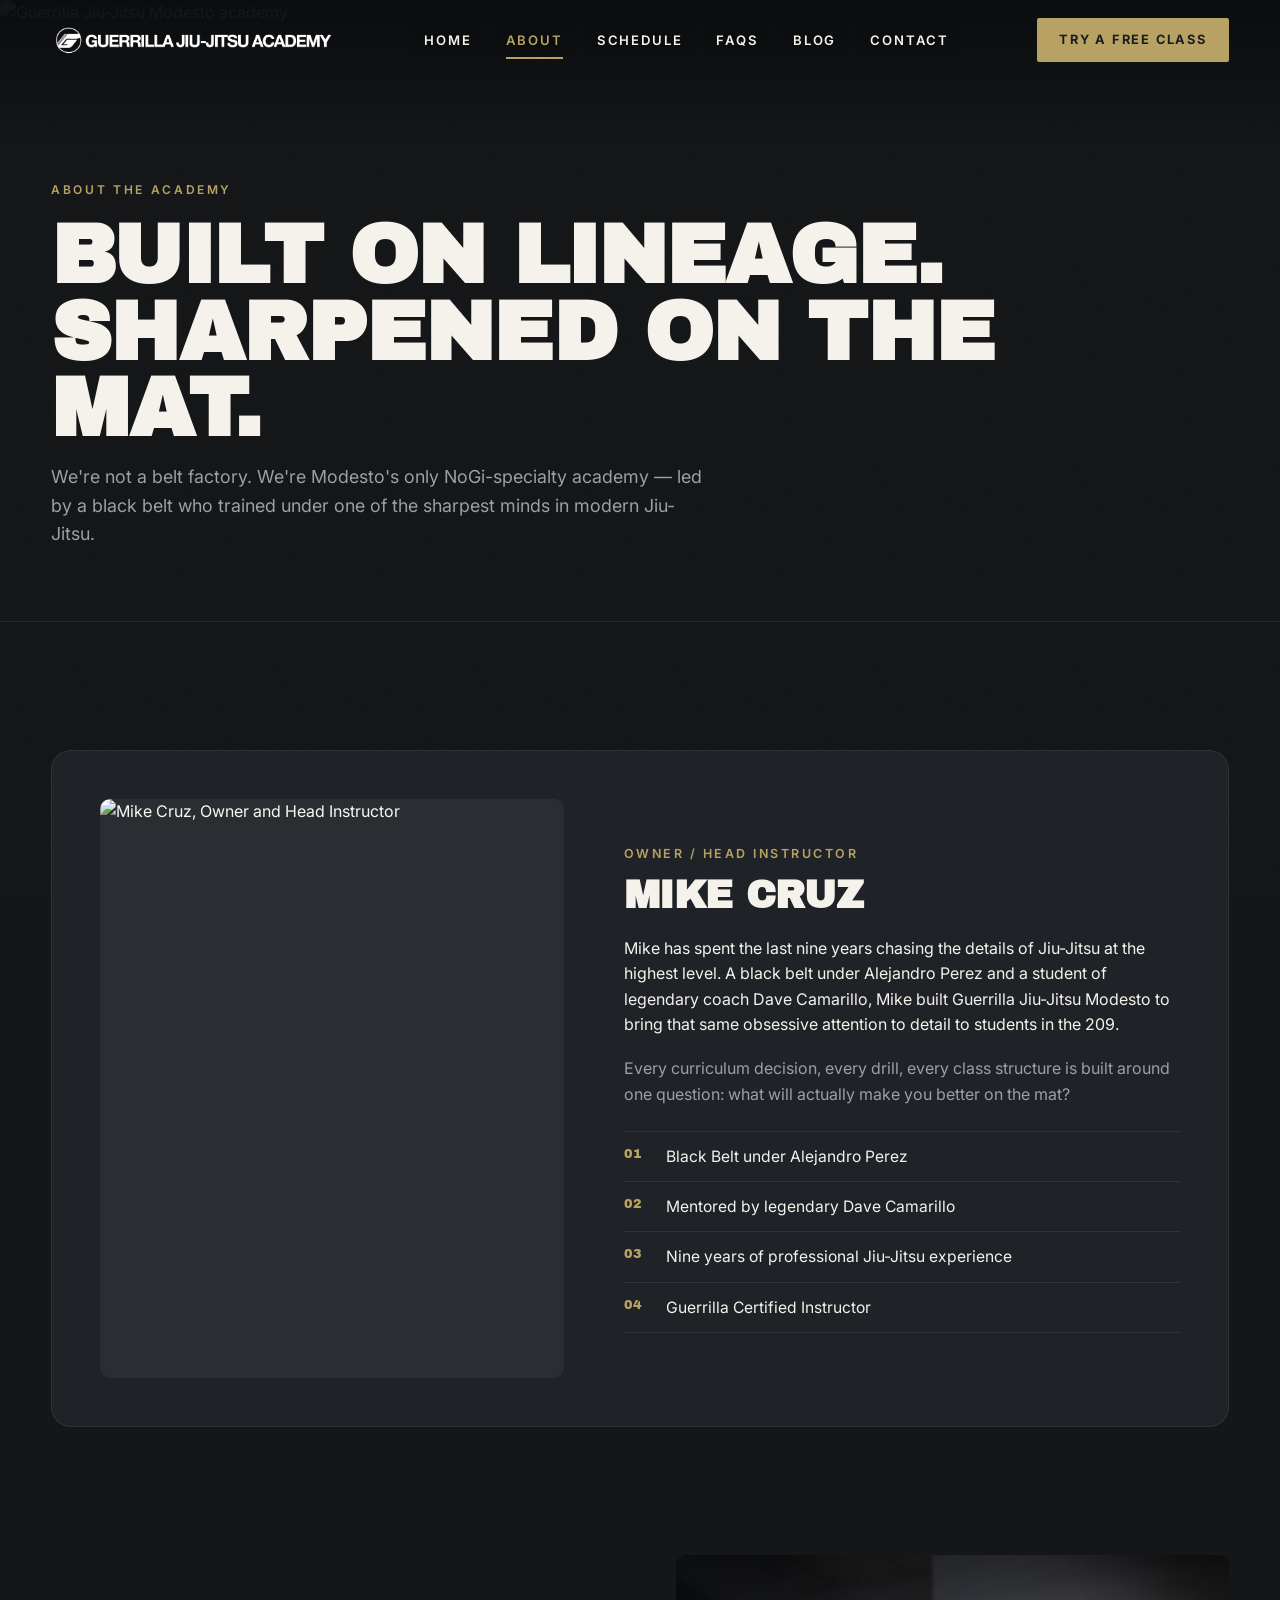
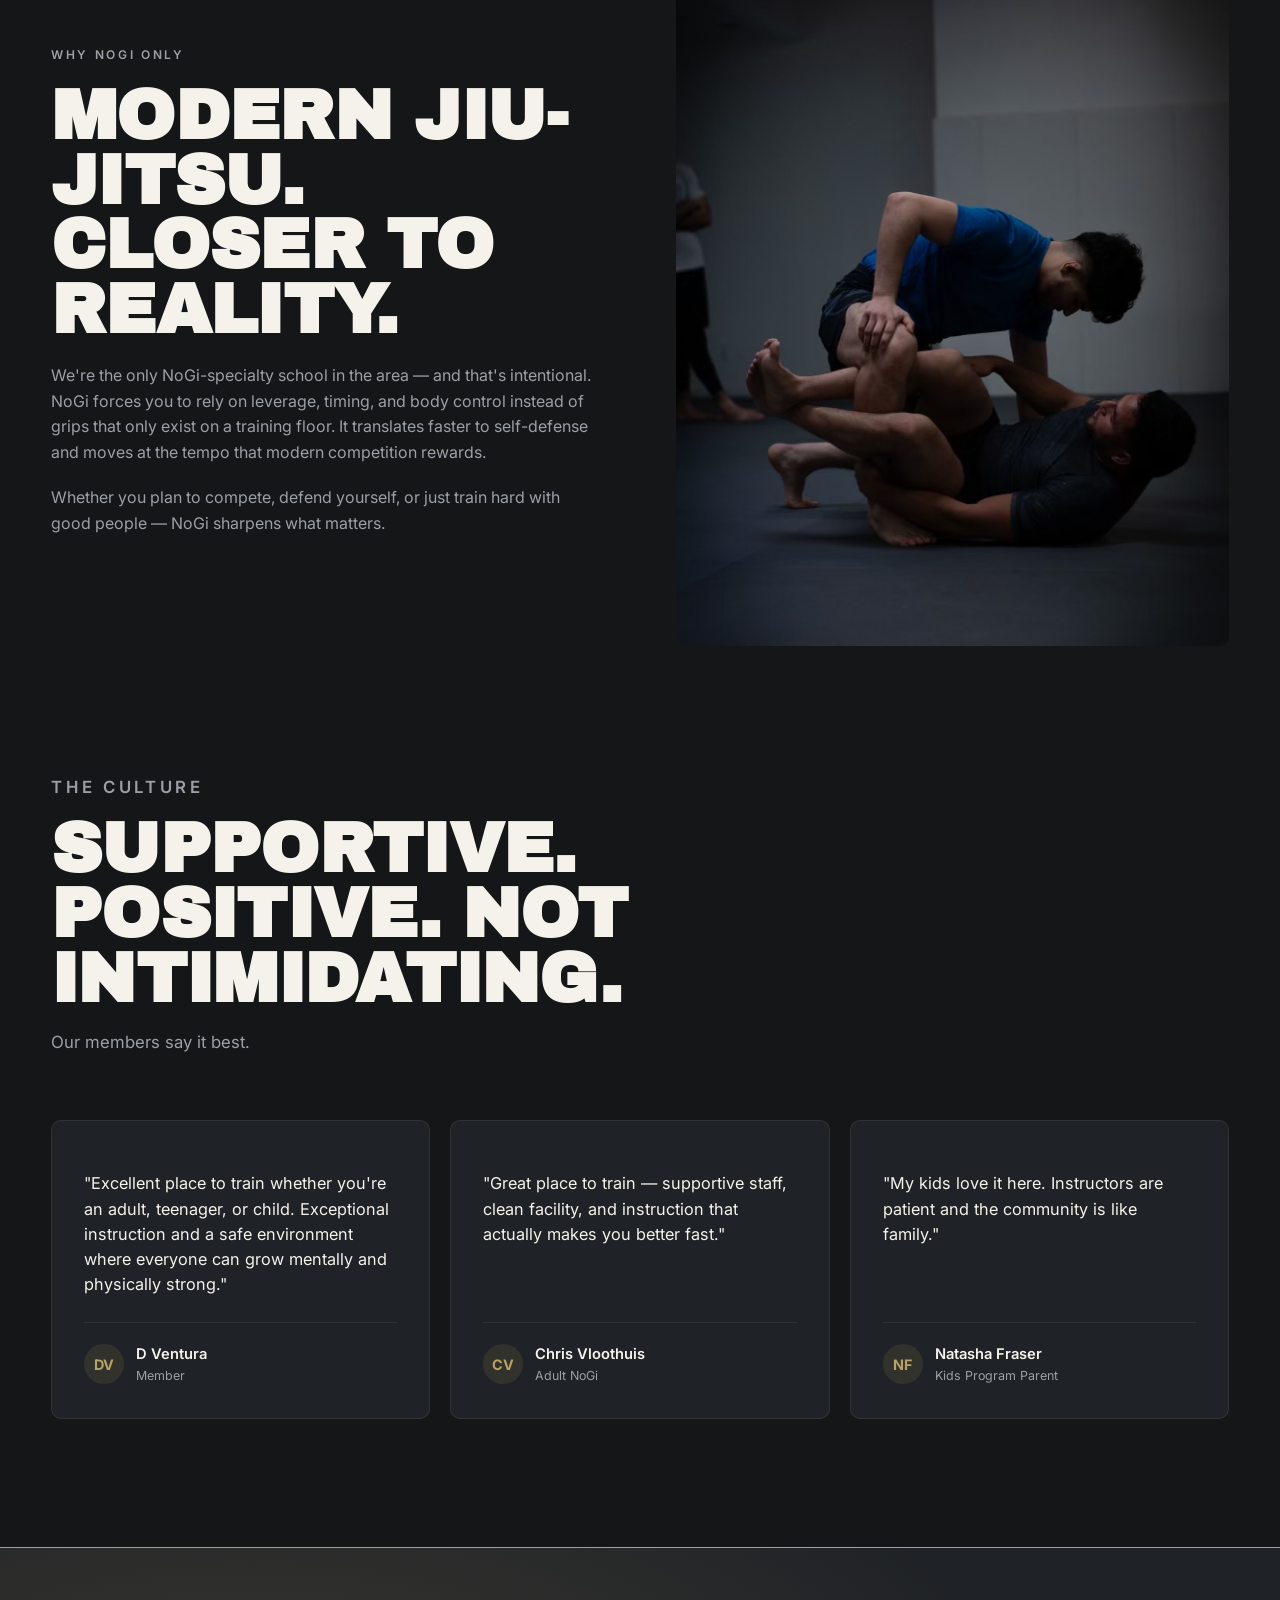
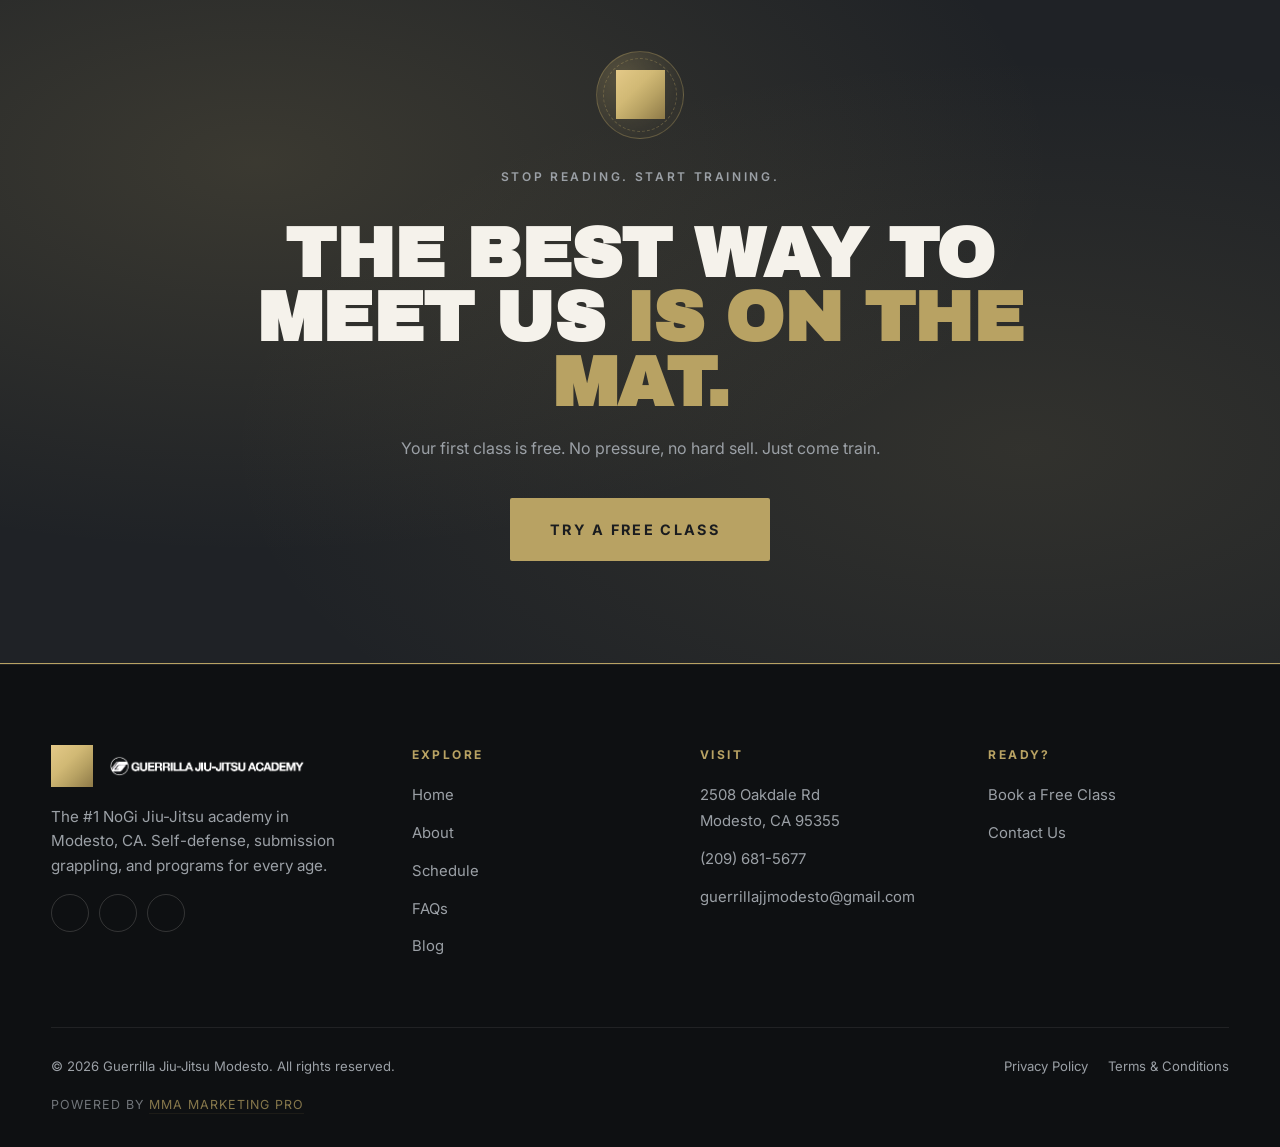
==== about.html @ cc15a61f "Initial site redesign — Guerrilla Jiu-Jitsu Modesto - 9 pages (home, about, schedule, contact, faqs," ====
<!DOCTYPE html>
<html lang="en">
<head>
<meta charset="UTF-8">
<meta name="viewport" content="width=device-width, initial-scale=1.0">
<title>About Guerrilla Jiu-Jitsu Modesto | Mike Cruz, Black Belt Instructor</title>
<meta name="description" content="Meet Mike Cruz — black belt under Alejandro Perez, mentored by Dave Camarillo, with 9 years of pro Jiu-Jitsu experience. Modesto's only NoGi-specialty BJJ academy.">
<link rel="canonical" href="https://guerrillajiujitsumodesto.com/about">
<meta name="robots" content="index,follow">
<meta name="author" content="Guerrilla Jiu-Jitsu Modesto">
<meta property="og:type" content="website">
<meta property="og:title" content="About Guerrilla Jiu-Jitsu Modesto | Mike Cruz, Black Belt Instructor">
<meta property="og:description" content="Meet Mike Cruz — black belt under Alejandro Perez, mentored by Dave Camarillo, with 9 years of pro Jiu-Jitsu experience. Modesto's only NoGi-specialty BJJ academy.">
<meta property="og:url" content="https://guerrillajiujitsumodesto.com/about">
<meta property="og:image" content="https://guerrillajiujitsumodesto.com/images/hero/IMG_1537.JPG">
<meta property="og:site_name" content="Guerrilla Jiu-Jitsu Modesto">
<meta name="twitter:card" content="summary_large_image">
<meta name="twitter:title" content="About Guerrilla Jiu-Jitsu Modesto | Mike Cruz, Black Belt Instructor">
<meta name="twitter:description" content="Meet Mike Cruz — black belt under Alejandro Perez, mentored by Dave Camarillo, with 9 years of pro Jiu-Jitsu experience. Modesto's only NoGi-specialty BJJ academy.">
<meta name="twitter:image" content="https://guerrillajiujitsumodesto.com/images/hero/IMG_1537.JPG">
<link rel="icon" type="image/webp" href="images/logo/logo-circle.webp">
<link rel="apple-touch-icon" href="images/logo/logo-circle.webp">
<meta name="theme-color" content="#141618">
<link rel="preconnect" href="https://fonts.googleapis.com">
<link rel="preconnect" href="https://fonts.gstatic.com" crossorigin>
<link href="https://fonts.googleapis.com/css2?family=Archivo+Black&family=Inter:wght@400;500;600;700;800&display=swap" rel="stylesheet">
<link rel="stylesheet" href="styles.css">
</head>
<body>

<nav class="nav" aria-label="Main navigation">
  <div class="nav-inner">
    <a class="nav-logo-wrap" href="index.html">
      <img class="nav-logo" src="images/logo/logo-wordmark.png" alt="Guerrilla Jiu-Jitsu Academy" onerror="this.style.display='none';this.nextElementSibling.classList.add('show');">
      <span class="nav-logo-text">GUERRILLA <span class="accent">JJ</span></span>
    </a>
    <div class="nav-links">
      <a href="index.html">Home</a>
      <a href="about.html" class="active">About</a>
      <a href="services.html">Schedule</a>
      <a href="faqs.html">FAQs</a>
      <a href="blog.html">Blog</a>
      <a href="contact.html">Contact</a>
    </div>
    <button class="nav-cta" data-cta="lead-modal">Try a Free Class</button>
    <button class="nav-toggle" aria-label="Open menu" aria-expanded="false"><i data-lucide="menu"></i></button>
    <div class="nav-mobile">
      <a href="index.html">Home</a>
      <a href="about.html">About</a>
      <a href="services.html">Schedule</a>
      <a href="faqs.html">FAQs</a>
      <a href="blog.html">Blog</a>
      <a href="contact.html">Contact</a>
      <button class="nav-cta-mobile" data-cta="lead-modal">Try a Free Class</button>
    </div>
  </div>
</nav>
<main id="main">


<header class="page-header">
  <div class="page-header-bg">
    <img src="images/gallery/merab_aljo_visit-63.JPEG"
         data-local="images/hero/hero-about.jpg" alt="Guerrilla Jiu-Jitsu Modesto academy" loading="lazy" decoding="async">
  </div>
  <div class="container">
    <p class="eyebrow">About the Academy</p>
    <h1 class="display">Built on Lineage. <br>Sharpened on the Mat.</h1>
    <p class="lead">We're not a belt factory. We're Modesto's only NoGi-specialty academy — led by a black belt who trained under one of the sharpest minds in modern Jiu-Jitsu.</p>
  </div>
</header>

<section>
  <div class="container">
    <div class="instructor fade-up">
      <div class="instructor-photo">
        <img src="images/gallery/merab_aljo_visit-50.JPEG"
             data-local="images/team/mike-cruz.jpg" alt="Mike Cruz, Owner and Head Instructor" loading="lazy" decoding="async">
      </div>
      <div>
        <p class="instructor-label">Owner / Head Instructor</p>
        <h3 class="display">Mike Cruz</h3>
        <p>Mike has spent the last nine years chasing the details of Jiu-Jitsu at the highest level. A black belt under Alejandro Perez and a student of legendary coach Dave Camarillo, Mike built Guerrilla Jiu-Jitsu Modesto to bring that same obsessive attention to detail to students in the 209.</p>
        <p style="color: var(--muted); margin-top: 18px;">Every curriculum decision, every drill, every class structure is built around one question: what will actually make you better on the mat?</p>
        <ul class="instructor-creds">
          <li><span class="num">01</span> Black Belt under Alejandro Perez</li>
          <li><span class="num">02</span> Mentored by legendary Dave Camarillo</li>
          <li><span class="num">03</span> Nine years of professional Jiu-Jitsu experience</li>
          <li><span class="num">04</span> Guerrilla Certified Instructor</li>
        </ul>
      </div>
    </div>
  </div>
</section>

<section style="padding-top: 0;">
  <div class="container">
    <div class="feature-row fade-up">
      <div class="feature-copy">
        <p class="eyebrow">Why NoGi Only</p>
        <h2 class="display">Modern Jiu-Jitsu. Closer to Reality.</h2>
        <p>We're the only NoGi-specialty school in the area — and that's intentional. NoGi forces you to rely on leverage, timing, and body control instead of grips that only exist on a training floor. It translates faster to self-defense and moves at the tempo that modern competition rewards.</p>
        <p style="color: var(--muted);">Whether you plan to compete, defend yourself, or just train hard with good people — NoGi sharpens what matters.</p>
      </div>
      <div class="feature-media">
        <img src="images/gallery/DSC04588.jpg"
             data-local="images/gallery/nogi-training.jpg" alt="NoGi Jiu-Jitsu rolling" loading="lazy" decoding="async">
      </div>
    </div>
  </div>
</section>

<section style="padding-top: 0;">
  <div class="container">
    <div class="section-head fade-up">
      <p class="eyebrow">The Culture</p>
      <h2 class="display">Supportive. Positive. Not Intimidating.</h2>
      <p class="lead">Our members say it best.</p>
    </div>
    <div class="testimonials">
      <article class="testimonial fade-up">
        <div class="stars"><i data-lucide="star" fill="currentColor"></i><i data-lucide="star" fill="currentColor"></i><i data-lucide="star" fill="currentColor"></i><i data-lucide="star" fill="currentColor"></i><i data-lucide="star" fill="currentColor"></i></div>
        <blockquote>"Excellent place to train whether you're an adult, teenager, or child. Exceptional instruction and a safe environment where everyone can grow mentally and physically strong."</blockquote>
        <div class="testimonial-author"><div class="testimonial-author-avatar">DV</div><div><div class="testimonial-author-name">D Ventura</div><div class="testimonial-author-label">Member</div></div></div>
      </article>
      <article class="testimonial fade-up">
        <div class="stars"><i data-lucide="star" fill="currentColor"></i><i data-lucide="star" fill="currentColor"></i><i data-lucide="star" fill="currentColor"></i><i data-lucide="star" fill="currentColor"></i><i data-lucide="star" fill="currentColor"></i></div>
        <blockquote>"Great place to train — supportive staff, clean facility, and instruction that actually makes you better fast."</blockquote>
        <div class="testimonial-author"><div class="testimonial-author-avatar">CV</div><div><div class="testimonial-author-name">Chris Vloothuis</div><div class="testimonial-author-label">Adult NoGi</div></div></div>
      </article>
      <article class="testimonial fade-up">
        <div class="stars"><i data-lucide="star" fill="currentColor"></i><i data-lucide="star" fill="currentColor"></i><i data-lucide="star" fill="currentColor"></i><i data-lucide="star" fill="currentColor"></i><i data-lucide="star" fill="currentColor"></i></div>
        <blockquote>"My kids love it here. Instructors are patient and the community is like family."</blockquote>
        <div class="testimonial-author"><div class="testimonial-author-avatar">NF</div><div><div class="testimonial-author-name">Natasha Fraser</div><div class="testimonial-author-label">Kids Program Parent</div></div></div>
      </article>
    </div>
  </div>
</section>

<section class="cta-banner">
  <div class="container fade-up">
    <span class="brand-medallion" aria-hidden="true"><span class="brand-stamp brand-stamp--circle brand-stamp--gold"></span></span>
    <p class="eyebrow">Stop Reading. Start Training.</p>
    <h2 class="display">The Best Way to Meet Us <span style="color: var(--accent)">Is on the Mat.</span></h2>
    <p>Your first class is free. No pressure, no hard sell. Just come train.</p>
    <button class="btn btn-primary btn-large" data-cta="lead-modal">Try a Free Class <i data-lucide="arrow-right"></i></button>
  </div>
</section>

</main>
<footer class="footer">
  <div class="container">
    <div class="footer-grid">
      <div class="footer-brand">
        <div class="footer-brand-lockup"><span class="brand-stamp brand-stamp--circle brand-stamp--gold" style="width:42px;height:42px;" aria-hidden="true"></span><img class="footer-wordmark" src="images/logo/logo-wordmark.png" alt="Guerrilla Jiu-Jitsu Academy"></div>
        <p>The #1 NoGi Jiu-Jitsu academy in Modesto, CA. Self-defense, submission grappling, and programs for every age.</p>
        <div class="footer-social">
          <a href="http://instagram.com/guerrillajjmodesto" target="_blank" rel="noopener" aria-label="Instagram"><i data-lucide="instagram"></i></a>
          <a href="mailto:guerrillajjmodesto@gmail.com" aria-label="Email"><i data-lucide="mail"></i></a>
          <a href="tel:+12096815677" aria-label="Phone"><i data-lucide="phone"></i></a>
        </div>
      </div>
      <div class="footer-col"><h5>Explore</h5><ul><li><a href="index.html">Home</a></li><li><a href="about.html">About</a></li><li><a href="services.html">Schedule</a></li><li><a href="faqs.html">FAQs</a></li><li><a href="blog.html">Blog</a></li></ul></div>
      <div class="footer-col"><h5>Visit</h5><ul><li><a href="https://maps.google.com/?q=2508+Oakdale+Rd+Modesto+CA+95355" target="_blank" rel="noopener">2508 Oakdale Rd<br>Modesto, CA 95355</a></li><li><a href="tel:+12096815677">(209) 681-5677</a></li><li><a href="mailto:guerrillajjmodesto@gmail.com">guerrillajjmodesto@gmail.com</a></li></ul></div>
      <div class="footer-col"><h5>Ready?</h5><ul><li><a href="#" data-cta="lead-modal">Book a Free Class</a></li><li><a href="contact.html">Contact Us</a></li></ul></div>
    </div>
    <div class="footer-bottom">
      <div>© <span data-year></span> Guerrilla Jiu-Jitsu Modesto. All rights reserved.</div>
      <div class="footer-bottom-links"><a href="privacy-policy.html">Privacy Policy</a><a href="terms-conditions.html">Terms & Conditions</a></div>
    </div>
    <p class="powered-by" style="margin-top: 18px;">Powered by <a href="https://www.mmamarketingpro.com" target="_blank" rel="noopener">MMA Marketing Pro</a></p>
  </div>
</footer>

<div class="lead-modal" id="lead-modal" role="dialog" aria-modal="true" aria-labelledby="lead-modal-title">
  <div class="lead-modal__backdrop" aria-hidden="true"></div>
  <div class="lead-modal__card">
    <button class="lead-modal__close" aria-label="Close"><i data-lucide="x"></i></button>
    <p class="lead-modal__eyebrow">Step 1 of 2</p>
    <h3 class="lead-modal__title" id="lead-modal-title">Claim Your Free Trial Class</h3>
    <p class="lead-modal__subtitle">Tell us a bit about you — on the next step we'll show you our class calendar.</p>
    <form novalidate>
      <div class="form-row form-row--split">
        <div class="lead-modal__field"><label for="lm-first">First Name</label><input id="lm-first" name="firstName" type="text" autocomplete="given-name" required><div class="lead-modal__error">Please enter your first name.</div></div>
        <div class="lead-modal__field"><label for="lm-last">Last Name</label><input id="lm-last" name="lastName" type="text" autocomplete="family-name" required><div class="lead-modal__error">Please enter your last name.</div></div>
      </div>
      <div class="form-row lead-modal__field"><label for="lm-email">Email</label><input id="lm-email" name="email" type="email" autocomplete="email" required><div class="lead-modal__error">Please enter a valid email address.</div></div>
      <div class="form-row lead-modal__field"><label for="lm-phone">Phone</label><input id="lm-phone" name="phone" type="tel" autocomplete="tel" placeholder="(209) 555-1234" required><div class="lead-modal__error">Please enter a valid phone number.</div></div>
      <div class="form-row lead-modal__field"><label for="lm-program">Which Class?</label>
        <select id="lm-program" name="program" required>
          <option value="">Choose a program…</option>
          <option value="adults-jiu-jitsu">Adult Jiu-Jitsu</option>
          <option value="kids-jiu-jitsu">Kids Jiu-Jitsu</option>
        </select>
        <div class="lead-modal__error">Please choose a program.</div>
      </div>
      <button type="submit" class="lead-modal__submit">Continue to Booking →</button>
    </form>
  </div>
</div>

<script src="https://unpkg.com/lucide@latest"></script>
<script src="scripts.js"></script>
<script type="application/ld+json">{"@context":"https://schema.org","@type":"BreadcrumbList","itemListElement":[{"@type":"ListItem","position":1,"name":"Home","item":"https://guerrillajiujitsumodesto.com/"},{"@type":"ListItem","position":2,"name":"About","item":"https://guerrillajiujitsumodesto.com/about"}]}</script>
</body>
</html>
---- styles.css ----
/* ==========================================================================
   GUERRILLA JIU-JITSU MODESTO
   Style: Performance-Athletic · Brand Kit · Dark mode
   ========================================================================== */

:root {
  --bg: #141618;
  --card: #1F2226;
  --elevated: #2A2D31;
  --accent: #B8A263;
  --accent-hover: #D1B975;
  --accent-subtle: rgba(184, 162, 99, 0.12);
  --text: #F5F2EB;
  --muted: #9BA0A6;
  --border: rgba(245, 242, 235, 0.08);
  --border-strong: rgba(245, 242, 235, 0.16);

  --display: 'Archivo Black', 'Anton', 'Impact', sans-serif;
  --body: 'Inter', system-ui, -apple-system, sans-serif;

  --max: 1440px;
  --gutter: clamp(20px, 4vw, 56px);

  --r-sm: 4px;
  --r-md: 10px;
  --r-lg: 20px;
}

* { box-sizing: border-box; margin: 0; padding: 0; }

html { scroll-behavior: smooth; }

body {
  background: var(--bg);
  color: var(--text);
  font-family: var(--body);
  font-size: 16px;
  line-height: 1.6;
  -webkit-font-smoothing: antialiased;
  overflow-x: hidden;
  position: relative;
}

/* Noise overlay */
body::before {
  content: '';
  position: fixed; inset: 0;
  pointer-events: none;
  z-index: 1;
  background-image: url("data:image/svg+xml;utf8,<svg xmlns='http://www.w3.org/2000/svg' width='200' height='200'><filter id='n'><feTurbulence type='fractalNoise' baseFrequency='0.9' numOctaves='2'/></filter><rect width='200' height='200' filter='url(%23n)' opacity='0.5'/></svg>");
  opacity: 0.04;
  mix-blend-mode: overlay;
}

img { max-width: 100%; display: block; }
a { color: inherit; text-decoration: none; }
button { font: inherit; cursor: pointer; border: none; background: none; color: inherit; }

/* Typography ============================================================== */

.display { font-family: var(--display); font-weight: 900; text-transform: uppercase; line-height: 0.92; letter-spacing: -0.01em; }

h1.display { font-size: clamp(2.5rem, 6.5vw, 6rem); }
h2.display { font-size: clamp(2rem, 5.5vw, 4.75rem); }
h3.display { font-size: clamp(1.5rem, 3vw, 2.25rem); }

.eyebrow {
  font-family: var(--body);
  font-size: 0.75rem;
  letter-spacing: 0.22em;
  text-transform: uppercase;
  font-weight: 600;
  color: var(--accent);
}

.lead { font-size: clamp(1.05rem, 1.4vw, 1.25rem); color: var(--muted); max-width: 60ch; }

/* Layout ================================================================== */

.container {
  width: 100%;
  max-width: var(--max);
  margin-inline: auto;
  padding-inline: var(--gutter);
  position: relative;
  z-index: 2;
}

section { padding-block: clamp(72px, 10vw, 140px); position: relative; }

/* Navbar =================================================================== */

.nav {
  position: fixed; top: 0; left: 0; right: 0;
  z-index: 100;
  padding: 18px 0;
  background: transparent;
  transition: background 0.3s ease, backdrop-filter 0.3s ease, padding 0.3s ease, border-color 0.3s ease;
  border-bottom: 1px solid transparent;
}
/* Soft top-of-page scrim — sits behind the nav, darkens whatever is
   underneath (hero image, page headers) to guarantee nav legibility.
   Fades away once the user scrolls and the nav gets its own blurred bg. */
.nav::before {
  content: '';
  position: absolute;
  inset: 0 0 auto 0;
  height: 140px;
  background: linear-gradient(180deg, rgba(8, 10, 12, 0.78) 0%, rgba(8, 10, 12, 0.4) 55%, rgba(8, 10, 12, 0) 100%);
  pointer-events: none;
  z-index: -1;
  transition: opacity 0.3s ease;
}
.nav.scrolled::before { opacity: 0; }
.nav.scrolled {
  background: rgba(20, 22, 24, 0.85);
  backdrop-filter: blur(12px);
  -webkit-backdrop-filter: blur(12px);
  padding: 10px 0;
  border-bottom-color: var(--border);
}
.nav-inner {
  max-width: var(--max);
  margin-inline: auto;
  padding-inline: var(--gutter);
  display: flex;
  align-items: center;
  justify-content: space-between;
  gap: 24px;
}
.nav-logo-wrap { display: flex; align-items: center; gap: 12px; min-height: 44px; }

/* Primary wordmark logo — inverts the black source to crisp near-white */
.nav-logo {
  height: 34px;
  width: auto;
  max-width: 320px;
  filter: invert(1) brightness(1.04);
  transition: filter 0.3s ease;
}
.nav-logo-wrap:hover .nav-logo {
  /* subtle gold wash on hover: invert → then tint with a hue-rotate */
  filter: invert(1) brightness(1.04) sepia(0.3) saturate(1.4) hue-rotate(-8deg);
}
@media (max-width: 540px) { .nav-logo { height: 28px; } }

/* Fallback text mark (shown only if image fails to load via onerror) */
.nav-logo-text {
  font-family: var(--display);
  font-size: 1.05rem;
  letter-spacing: 0.02em;
  color: var(--text);
  line-height: 1;
  display: none; /* hidden by default — logo image is the primary */
}
.nav-logo-text.show { display: inline; }
.nav-logo-text .accent { color: var(--accent); }

.nav-links { display: flex; gap: 34px; align-items: center; }
.nav-links a {
  font-size: 0.82rem;
  font-weight: 600;
  letter-spacing: 0.14em;
  text-transform: uppercase;
  color: var(--text);
  transition: color 0.2s ease, text-shadow 0.3s ease;
  position: relative;
  padding: 6px 0;
}
/* When nav is transparent (over hero image), add a soft dark glow behind
   the link text so it stays legible regardless of what's underneath.
   When scrolled, the nav has its own tinted blurred bg, so the glow is off. */
.nav:not(.scrolled) .nav-links a {
  text-shadow: 0 1px 14px rgba(0, 0, 0, 0.75), 0 0 2px rgba(0, 0, 0, 0.4);
}
.nav-links a:hover { color: var(--accent); }
.nav-links a.active { color: var(--accent); }
.nav-links a.active::after {
  content: ''; position: absolute; left: 0; right: 0; bottom: -2px;
  height: 2px; background: var(--accent);
}

.nav-cta {
  display: inline-flex; align-items: center; gap: 10px;
  background: var(--accent); color: #1A1C1F;
  padding: 12px 22px;
  font-weight: 700; font-size: 0.8rem;
  letter-spacing: 0.14em; text-transform: uppercase;
  border-radius: 2px;
  transition: transform 0.2s ease, background 0.2s ease;
}
.nav-cta:hover { background: var(--accent-hover); transform: translateY(-1px); }

.nav-toggle { display: none; width: 44px; height: 44px; align-items: center; justify-content: center; color: var(--text); }

.nav-mobile { display: none; }

@media (max-width: 960px) {
  .nav-links, .nav-cta { display: none; }
  .nav-toggle { display: inline-flex; }
  .nav.open .nav-mobile {
    display: flex;
    position: absolute;
    top: 100%; left: 0; right: 0;
    flex-direction: column;
    background: var(--bg);
    border-top: 1px solid var(--border);
    padding: 20px var(--gutter) 28px;
    gap: 16px;
  }
  .nav.open .nav-mobile a {
    font-size: 0.95rem; font-weight: 600;
    letter-spacing: 0.12em; text-transform: uppercase;
    padding: 10px 0;
    border-bottom: 1px solid var(--border);
    color: var(--text);
  }
  .nav.open .nav-mobile .nav-cta-mobile {
    display: inline-flex; align-items: center; justify-content: center;
    background: var(--accent); color: #1A1C1F;
    padding: 14px 22px; border-radius: 2px;
    font-weight: 700; margin-top: 6px;
  }
}

/* Simplified booking navbar */
.nav.nav--booking .nav-links,
.nav.nav--booking .nav-cta,
.nav.nav--booking .nav-toggle { display: none; }

/* Buttons ================================================================== */

.btn {
  display: inline-flex; align-items: center; gap: 10px;
  padding: 16px 30px;
  font-weight: 700; font-size: 0.82rem;
  letter-spacing: 0.16em; text-transform: uppercase;
  border-radius: 2px;
  transition: transform 0.2s ease, background 0.2s ease, color 0.2s ease, border-color 0.2s ease;
  cursor: pointer;
  will-change: transform;
}
.btn-primary { background: var(--accent); color: #1A1C1F; }
.btn-primary:hover { background: var(--accent-hover); transform: translateY(-1px); }
.btn-ghost { background: transparent; color: var(--text); border: 1px solid var(--border-strong); }
.btn-ghost:hover { border-color: var(--accent); color: var(--accent); transform: translateY(-1px); }
.btn-large { padding: 20px 40px; font-size: 0.9rem; }

/* Brand stamp system ======================================================
   The uploaded logos are pure black. Rather than sit flat on dark bg, we
   use them as CSS masks and fill them with brand gradients or solid white.
   Three treatments:
     .brand-stamp--gold     → gold gradient fill, used as a medallion motif
     .brand-stamp--watermark → very-low-opacity gold ghost for hero backgrounds
     .brand-mark-white       → solid cream/white fill for small inline marks
   ========================================================================== */

.brand-stamp {
  -webkit-mask-repeat: no-repeat;
  mask-repeat: no-repeat;
  -webkit-mask-position: center;
  mask-position: center;
  -webkit-mask-size: contain;
  mask-size: contain;
  background-color: var(--accent);
  pointer-events: none;
  aspect-ratio: 1;
  display: inline-block;
}
.brand-stamp--circle {
  -webkit-mask-image: url('images/logo/logo-circle.webp');
  mask-image: url('images/logo/logo-circle.webp');
}
.brand-stamp--gold {
  background: linear-gradient(135deg, #E4C988 0%, #D1B975 40%, #B8A263 65%, #8E7A48 100%);
}
.brand-stamp--watermark {
  background: linear-gradient(135deg, rgba(209,185,117,0.22) 0%, rgba(184,162,99,0.08) 60%, rgba(184,162,99,0) 100%);
}
.brand-mark-white {
  -webkit-mask-image: url('images/logo/logo-circle.webp');
  mask-image: url('images/logo/logo-circle.webp');
  -webkit-mask-repeat: no-repeat;
  mask-repeat: no-repeat;
  -webkit-mask-position: center;
  mask-position: center;
  -webkit-mask-size: contain;
  mask-size: contain;
  background-color: var(--text);
  aspect-ratio: 1;
  display: inline-block;
}

/* Ring medallion — a gold bordered disc that sits behind/around a logo mark.
   Used for premium "championship" vibes in hero + CTA banners. */
.brand-medallion {
  position: relative;
  display: inline-flex;
  align-items: center;
  justify-content: center;
  width: 88px;
  height: 88px;
  border-radius: 50%;
  background: radial-gradient(circle at 30% 30%, rgba(209,185,117,0.25), rgba(184,162,99,0.05) 70%);
  border: 1px solid rgba(184,162,99,0.35);
}
.brand-medallion::after {
  content: '';
  position: absolute; inset: 6px;
  border-radius: 50%;
  border: 1px dashed rgba(184,162,99,0.35);
}
.brand-medallion .brand-stamp {
  width: 58%;
  height: 58%;
  position: relative;
  z-index: 2;
}

/* Hero ===================================================================== */

.hero {
  min-height: 92vh;
  display: flex; align-items: flex-end;
  padding-block: 140px 72px;
  position: relative;
  overflow: hidden;
}
.hero-bg {
  position: absolute; inset: 0; z-index: 0;
}
.hero-bg img {
  width: 100%; height: 100%; object-fit: cover;
  filter: grayscale(0.18) contrast(1.18) brightness(0.92) saturate(0.95);
}
/* Multi-layer directional scrim:
   1) horizontal — heavy on the left (where text lives), light on the right
   2) radial vignette — darkens the text zone specifically
   3) vertical fade — smooth edge into the marquee section below
   Together these "press" the photo down under the type without hiding it. */
.hero-bg::after {
  content: ''; position: absolute; inset: 0;
  background:
    radial-gradient(ellipse 55% 65% at 28% 62%, rgba(0, 0, 0, 0.55), transparent 70%),
    linear-gradient(90deg, rgba(14, 16, 18, 0.88) 0%, rgba(14, 16, 18, 0.62) 35%, rgba(14, 16, 18, 0.18) 65%, rgba(14, 16, 18, 0.45) 100%),
    linear-gradient(180deg, rgba(14, 16, 18, 0.35) 0%, rgba(14, 16, 18, 0) 22%, rgba(14, 16, 18, 0) 55%, rgba(20, 22, 24, 0.98) 100%);
}
/* Thin gold film at the very bottom — echoes the marquee accent below
   and gives the hero a subtle horizontal "base line". */
.hero::after {
  content: '';
  position: absolute;
  left: 0; right: 0; bottom: 0;
  height: 2px;
  background: linear-gradient(90deg, transparent, rgba(184, 162, 99, 0.7), transparent);
  z-index: 3;
  pointer-events: none;
}
.hero-content {
  position: relative; z-index: 2;
  width: 100%;
}

/* Ghosted logo watermark — lives in the far right edge, low enough to
   not compete with the headline on the left. Tuned way down from before. */
.hero-watermark {
  position: absolute;
  right: -8%;
  bottom: -6%;
  top: auto;
  width: clamp(220px, 28vw, 420px);
  height: clamp(220px, 28vw, 420px);
  z-index: 1;
  opacity: 0.22;
  pointer-events: none;
  mix-blend-mode: overlay;
}
@media (max-width: 700px) {
  .hero-watermark { right: -14%; bottom: -12%; opacity: 0.18; }
}

/* Reset the hero-content editorial anchor on very small screens so the
   gold rule doesn't hug the screen edge. */
@media (max-width: 540px) {
  .hero h1.display { letter-spacing: -0.01em; }
}
/* Hero-specific headline — one step smaller than the global h1.display
   so it reads as "bold editorial" rather than "billboard billboard". */
.hero h1.display {
  font-size: clamp(2.25rem, 5.2vw, 5.25rem);
  line-height: 0.94;
  letter-spacing: -0.018em;
  margin-bottom: 24px;
  max-width: 16ch;
  /* Layered shadow — a tight outline for sharp edge definition
     plus a soft bloom that lets the type feel "pressed into" the photo. */
  text-shadow:
    0 1px 0 rgba(0, 0, 0, 0.6),
    0 2px 10px rgba(0, 0, 0, 0.55),
    0 20px 42px rgba(0, 0, 0, 0.45);
}
.hero h1 .accent {
  color: var(--accent);
  /* the gold "#1" gets its own gold halo so it reads as a highlight */
  text-shadow:
    0 1px 0 rgba(0, 0, 0, 0.5),
    0 0 24px rgba(209, 185, 117, 0.55);
}

/* Eyebrow becomes a compact gold-outlined plate — small but elevated. */
.hero-content .eyebrow {
  display: inline-block;
  margin-bottom: 22px;
  padding: 7px 14px 6px;
  border: 1px solid rgba(184, 162, 99, 0.55);
  background: rgba(184, 162, 99, 0.14);
  backdrop-filter: blur(8px);
  -webkit-backdrop-filter: blur(8px);
  border-radius: 2px;
  color: var(--accent);
  letter-spacing: 0.24em;
  font-size: 0.72rem;
}

/* Lead copy lifts to full cream text (was muted gray) with a soft shadow
   so it stays readable against the photo texture. */
.hero p {
  margin-bottom: 36px;
  max-width: 48ch;
  color: #E8E4DA;
  text-shadow: 0 1px 18px rgba(0, 0, 0, 0.75);
  font-weight: 400;
}

.hero-ctas { display: flex; flex-wrap: wrap; gap: 14px; }
/* Make the ghost button on hero more readable against photo */
.hero-ctas .btn-ghost {
  background: rgba(14, 16, 18, 0.35);
  backdrop-filter: blur(6px);
  -webkit-backdrop-filter: blur(6px);
}

.hero-stats {
  margin-top: 72px;
  display: grid; grid-template-columns: repeat(4, 1fr);
  gap: 20px;
  border-top: 1px solid var(--border-strong);
  padding-top: 36px;
}
.stat-num { font-family: var(--display); font-size: clamp(1.75rem, 3.5vw, 2.75rem); color: var(--accent); line-height: 1; margin-bottom: 6px; }
.stat-label { font-size: 0.72rem; letter-spacing: 0.18em; text-transform: uppercase; color: var(--muted); }

@media (max-width: 700px) {
  .hero-stats { grid-template-columns: repeat(2, 1fr); gap: 28px 16px; }
}

/* Page header (non-home hero) ============================================= */

.page-header {
  padding: 180px 0 72px;
  position: relative;
  overflow: hidden;
  border-bottom: 1px solid var(--border);
}
.page-header-bg {
  position: absolute; inset: 0; z-index: 0;
}
.page-header-bg img { width: 100%; height: 100%; object-fit: cover; opacity: 0.35; filter: grayscale(0.3); }
.page-header-bg::after {
  content: ''; position: absolute; inset: 0;
  background: linear-gradient(180deg, rgba(20,22,24,0.55) 0%, rgba(20,22,24,0.95) 100%);
}
.page-header .container { position: relative; z-index: 2; }
.page-header .eyebrow { margin-bottom: 18px; }
.page-header h1 { margin-bottom: 16px; }

/* Marquee ================================================================== */

.marquee {
  overflow: hidden;
  border-block: 1px solid var(--border);
  padding: 20px 0;
  background: var(--card);
}
.marquee-track {
  display: flex; gap: 56px;
  animation: marquee 38s linear infinite;
  white-space: nowrap;
  will-change: transform;
}
.marquee-item {
  font-family: var(--display);
  font-size: clamp(1.5rem, 3vw, 2.5rem);
  color: var(--text);
  display: inline-flex; align-items: center; gap: 56px;
}
.marquee-item .dot { color: var(--accent); }
@keyframes marquee {
  from { transform: translateX(0); }
  to { transform: translateX(-50%); }
}

/* Section header =========================================================== */

.section-head { margin-bottom: 64px; max-width: 800px; }
.section-head .eyebrow { margin-bottom: 16px; }
.section-head h2 { margin-bottom: 18px; }
.section-head p { color: var(--muted); font-size: 1.05rem; }

.section-head--split {
  display: grid;
  grid-template-columns: 1fr 1fr;
  gap: 60px;
  align-items: end;
  max-width: none;
}
@media (max-width: 860px) { .section-head--split { grid-template-columns: 1fr; gap: 28px; } }

/* Program cards ============================================================ */

.programs {
  display: grid;
  grid-template-columns: 1fr 1fr;
  gap: 24px;
}
@media (max-width: 860px) { .programs { grid-template-columns: 1fr; } }

.program-card {
  background: var(--card);
  border: 1px solid var(--border);
  border-radius: var(--r-md);
  padding: 36px;
  display: flex; flex-direction: column;
  position: relative;
  overflow: hidden;
  opacity: 1 !important;
  transition: border-color 0.3s ease, transform 0.3s ease;
}
.program-card:hover { border-color: var(--accent); transform: translateY(-4px); }
.program-card-img {
  aspect-ratio: 16/10;
  margin: -36px -36px 28px;
  overflow: hidden;
}
.program-card-img img { width: 100%; height: 100%; object-fit: cover; transition: transform 0.6s ease; }
.program-card:hover .program-card-img img { transform: scale(1.04); }
.program-card-tag {
  font-size: 0.7rem; letter-spacing: 0.2em; text-transform: uppercase;
  color: var(--accent); margin-bottom: 14px; font-weight: 600;
}
.program-card h3 { margin-bottom: 14px; font-size: clamp(1.4rem, 2.5vw, 1.85rem); }
.program-card p { color: var(--muted); margin-bottom: 24px; flex: 1; font-size: 0.97rem; }
.program-card .btn { align-self: flex-start; }

/* Feature row ============================================================== */

.feature-row { display: grid; grid-template-columns: 1fr 1fr; gap: 72px; align-items: center; }
@media (max-width: 860px) { .feature-row { grid-template-columns: 1fr; gap: 36px; } }
.feature-row + .feature-row { margin-top: 120px; }
.feature-row--reverse .feature-media { order: 2; }
@media (max-width: 860px) { .feature-row--reverse .feature-media { order: 0; } }
.feature-media {
  aspect-ratio: 4/5;
  overflow: hidden;
  border-radius: var(--r-md);
  position: relative;
}
.feature-media img { width: 100%; height: 100%; object-fit: cover; }
.feature-copy h2 { margin-bottom: 20px; }
.feature-copy p { color: var(--muted); margin-bottom: 20px; }
.feature-list { list-style: none; margin-bottom: 32px; }
.feature-list li {
  padding: 14px 0;
  border-top: 1px solid var(--border);
  display: flex; align-items: center; gap: 14px;
  font-size: 0.95rem;
}
.feature-list li:last-child { border-bottom: 1px solid var(--border); }
.feature-list li::before {
  content: ''; width: 6px; height: 6px; background: var(--accent); border-radius: 50%; flex-shrink: 0;
}

/* Testimonials ============================================================= */

.testimonials { display: grid; grid-template-columns: repeat(3, 1fr); gap: 20px; }
@media (max-width: 960px) { .testimonials { grid-template-columns: 1fr; } }

.testimonial {
  background: var(--card);
  border: 1px solid var(--border);
  border-radius: var(--r-md);
  padding: 32px;
  display: flex; flex-direction: column;
  opacity: 1 !important;
}
.testimonial .stars {
  display: flex; gap: 3px; margin-bottom: 18px; color: var(--accent);
}
.testimonial blockquote {
  font-size: 1.02rem;
  line-height: 1.55;
  margin-bottom: 24px;
  flex: 1;
  color: var(--text);
}
.testimonial-author {
  display: flex; align-items: center; gap: 12px;
  padding-top: 20px; border-top: 1px solid var(--border);
}
.testimonial-author-avatar {
  width: 40px; height: 40px; border-radius: 50%;
  background: var(--accent-subtle); color: var(--accent);
  display: flex; align-items: center; justify-content: center;
  font-weight: 700; font-size: 0.9rem;
}
.testimonial-author-name { font-weight: 600; font-size: 0.92rem; }
.testimonial-author-label { font-size: 0.78rem; color: var(--muted); }

/* Schedule grid ============================================================ */

.schedule-grid {
  display: grid;
  grid-template-columns: repeat(5, 1fr);
  gap: 16px;
}
@media (max-width: 960px) { .schedule-grid { grid-template-columns: repeat(2, 1fr); } }
@media (max-width: 540px) { .schedule-grid { grid-template-columns: 1fr; } }

.schedule-day {
  background: var(--card);
  border: 1px solid var(--border);
  border-radius: var(--r-md);
  padding: 24px 20px;
  opacity: 1 !important;
}
.schedule-day-title {
  font-family: var(--display);
  font-size: 1rem;
  letter-spacing: 0.1em;
  color: var(--accent);
  margin-bottom: 18px;
  padding-bottom: 12px;
  border-bottom: 1px solid var(--border);
}
.schedule-class { padding: 14px 0; border-bottom: 1px dashed var(--border); }
.schedule-class:last-child { border-bottom: none; }
.schedule-class-time { font-size: 0.75rem; color: var(--muted); letter-spacing: 0.12em; text-transform: uppercase; margin-bottom: 4px; }
.schedule-class-name { font-size: 0.95rem; font-weight: 600; color: var(--text); }

/* FAQ ====================================================================== */

.faq-list { max-width: 820px; margin: 0 auto; }
.faq-item {
  border-top: 1px solid var(--border);
  padding: 4px 0;
}
.faq-item:last-child { border-bottom: 1px solid var(--border); }
.faq-q {
  display: flex; align-items: center; justify-content: space-between; gap: 24px;
  width: 100%;
  padding: 26px 0;
  text-align: left;
  font-size: 1.1rem;
  font-weight: 600;
  color: var(--text);
  transition: color 0.2s ease;
}
.faq-q:hover { color: var(--accent); }
.faq-q .icon { flex-shrink: 0; color: var(--accent); transition: transform 0.3s ease; }
.faq-item.open .faq-q .icon { transform: rotate(45deg); }
.faq-a {
  max-height: 0; overflow: hidden;
  transition: max-height 0.4s ease;
  color: var(--muted);
  font-size: 1rem;
  line-height: 1.7;
}
.faq-a-inner { padding: 0 0 28px; max-width: 68ch; }

/* Instructor card ========================================================== */

.instructor {
  display: grid;
  grid-template-columns: 1fr 1.2fr;
  gap: 60px;
  align-items: center;
  background: var(--card);
  border: 1px solid var(--border);
  border-radius: var(--r-lg);
  overflow: hidden;
  padding: 48px;
}
@media (max-width: 860px) { .instructor { grid-template-columns: 1fr; padding: 32px; } }
.instructor-photo {
  aspect-ratio: 4/5;
  border-radius: var(--r-md);
  overflow: hidden;
  background: var(--elevated);
}
.instructor-photo img { width: 100%; height: 100%; object-fit: cover; filter: grayscale(0.2) contrast(1.05); }
.instructor-label { color: var(--accent); font-size: 0.78rem; letter-spacing: 0.2em; text-transform: uppercase; margin-bottom: 14px; font-weight: 600; }
.instructor h3 { margin-bottom: 22px; font-size: clamp(1.75rem, 3vw, 2.5rem); }
.instructor-creds { list-style: none; margin-top: 24px; }
.instructor-creds li {
  display: flex; align-items: flex-start; gap: 14px;
  padding: 12px 0;
  border-top: 1px solid var(--border);
  font-size: 0.98rem;
}
.instructor-creds li:last-child { border-bottom: 1px solid var(--border); }
.instructor-creds li .num {
  font-family: var(--display);
  font-size: 0.8rem;
  color: var(--accent);
  min-width: 28px;
}

/* CTA banner =============================================================== */

.cta-banner {
  background: var(--card);
  border-top: 1px solid var(--accent);
  border-bottom: 1px solid var(--accent);
  padding: clamp(64px, 8vw, 110px) 0;
  text-align: center;
  position: relative;
  overflow: hidden;
}
.cta-banner::before {
  content: ''; position: absolute; inset: 0;
  background:
    radial-gradient(ellipse at 20% 30%, rgba(184,162,99,0.18), transparent 55%),
    radial-gradient(ellipse at 80% 70%, rgba(184,162,99,0.12), transparent 55%);
  pointer-events: none;
}
.cta-banner .container { position: relative; z-index: 2; }
.cta-banner .brand-medallion { margin-bottom: 28px; }
.cta-banner h2 { margin-bottom: 20px; max-width: 20ch; margin-inline: auto; }
.cta-banner p { color: var(--muted); margin-bottom: 36px; max-width: 52ch; margin-inline: auto; }

/* Contact grid ============================================================= */

.contact-grid { display: grid; grid-template-columns: 1.1fr 1fr; gap: 56px; }
@media (max-width: 960px) { .contact-grid { grid-template-columns: 1fr; gap: 40px; } }

.contact-info-card {
  background: var(--card);
  border: 1px solid var(--border);
  border-radius: var(--r-md);
  padding: 40px;
}
.contact-info-item { padding: 22px 0; border-top: 1px solid var(--border); display: flex; align-items: flex-start; gap: 20px; }
.contact-info-item:first-of-type { border-top: none; padding-top: 0; }
.contact-info-item:last-of-type { padding-bottom: 0; }
.contact-info-icon {
  width: 44px; height: 44px; border-radius: 50%;
  background: var(--accent-subtle); color: var(--accent);
  display: flex; align-items: center; justify-content: center;
  flex-shrink: 0;
}
.contact-info-label { font-size: 0.72rem; letter-spacing: 0.2em; text-transform: uppercase; color: var(--muted); margin-bottom: 4px; font-weight: 600; }
.contact-info-value { font-size: 1.02rem; font-weight: 500; }
.contact-info-value a:hover { color: var(--accent); }

/* Form (contact page) ====================================================== */

.contact-form { background: var(--card); border: 1px solid var(--border); border-radius: var(--r-md); padding: 40px; }
.form-row { margin-bottom: 18px; }
.form-row--split { display: grid; grid-template-columns: 1fr 1fr; gap: 14px; }
@media (max-width: 540px) { .form-row--split { grid-template-columns: 1fr; } }
label { display: block; font-size: 0.75rem; letter-spacing: 0.16em; text-transform: uppercase; color: var(--muted); margin-bottom: 8px; font-weight: 600; }
input, select, textarea {
  width: 100%;
  background: var(--bg);
  border: 1px solid var(--border);
  border-radius: var(--r-sm);
  color: var(--text);
  font-family: var(--body);
  font-size: 0.98rem;
  padding: 14px 16px;
  transition: border-color 0.2s ease, background 0.2s ease;
}
input:focus, select:focus, textarea:focus {
  outline: none; border-color: var(--accent); background: var(--elevated);
}
textarea { resize: vertical; min-height: 130px; }

/* Blog placeholder ========================================================= */

.blog-empty {
  text-align: center;
  padding: 80px 24px;
  background: var(--card);
  border: 1px solid var(--border);
  border-radius: var(--r-lg);
  max-width: 640px;
  margin: 0 auto;
}
.blog-empty-icon {
  width: 64px; height: 64px; border-radius: 50%;
  background: var(--accent-subtle); color: var(--accent);
  display: flex; align-items: center; justify-content: center;
  margin: 0 auto 24px;
}
.blog-empty h3 { margin-bottom: 14px; }
.blog-empty p { color: var(--muted); margin-bottom: 28px; }

/* Legal / prose ============================================================ */

.prose { max-width: 760px; margin: 0 auto; color: var(--muted); font-size: 1.02rem; line-height: 1.75; }
.prose h2 { color: var(--text); margin: 48px 0 16px; font-family: var(--display); font-size: 1.5rem; text-transform: uppercase; letter-spacing: 0.02em; }
.prose h3 { color: var(--text); margin: 32px 0 12px; font-size: 1.15rem; font-weight: 700; }
.prose p { margin-bottom: 18px; }
.prose ul, .prose ol { margin: 0 0 20px 24px; }
.prose li { margin-bottom: 8px; }
.prose a { color: var(--accent); border-bottom: 1px solid var(--accent-subtle); }
.prose a:hover { border-bottom-color: var(--accent); }

/* Footer =================================================================== */

.footer { background: #0E1012; border-top: 1px solid var(--border); padding: 80px 0 32px; position: relative; z-index: 2; }
.footer-grid { display: grid; grid-template-columns: 1.3fr 1fr 1fr 1fr; gap: 48px; margin-bottom: 56px; }
@media (max-width: 860px) { .footer-grid { grid-template-columns: 1fr 1fr; gap: 36px; } }
@media (max-width: 540px) { .footer-grid { grid-template-columns: 1fr; } }

.footer-brand-lockup {
  display: flex;
  align-items: center;
  gap: 14px;
  margin-bottom: 18px;
}
.footer-brand-lockup .brand-stamp { width: 42px; height: 42px; flex-shrink: 0; }
.footer-brand-lockup img.footer-wordmark {
  max-width: 200px;
  height: auto;
  filter: invert(1) brightness(1.05);
}
.footer-brand h4 { font-family: var(--display); font-size: 1.3rem; margin-bottom: 14px; letter-spacing: 0.02em; }
.footer-brand h4 .accent { color: var(--accent); }
.footer-brand p { color: var(--muted); font-size: 0.95rem; max-width: 30ch; }
.footer-col h5 { font-size: 0.75rem; letter-spacing: 0.2em; text-transform: uppercase; color: var(--accent); margin-bottom: 18px; font-weight: 700; }
.footer-col ul { list-style: none; }
.footer-col li { margin-bottom: 12px; }
.footer-col a { color: var(--muted); font-size: 0.93rem; transition: color 0.2s ease; }
.footer-col a:hover { color: var(--text); }

.footer-social { display: flex; gap: 10px; margin-top: 16px; }
.footer-social a {
  width: 38px; height: 38px; border-radius: 50%;
  border: 1px solid var(--border-strong);
  display: inline-flex; align-items: center; justify-content: center;
  color: var(--muted);
  transition: color 0.2s ease, border-color 0.2s ease, background 0.2s ease;
}
.footer-social a:hover { color: var(--accent); border-color: var(--accent); background: var(--accent-subtle); }

.footer-bottom {
  border-top: 1px solid var(--border);
  padding-top: 28px;
  display: flex; flex-wrap: wrap; gap: 16px 32px;
  justify-content: space-between; align-items: center;
  font-size: 0.82rem; color: var(--muted);
}
.footer-bottom-links { display: flex; gap: 20px; }
.footer-bottom-links a:hover { color: var(--text); }

.powered-by {
  font-size: 0.78rem;
  opacity: 0.7;
  letter-spacing: 0.08em;
  text-transform: uppercase;
  color: var(--muted);
}
.powered-by a {
  color: var(--accent);
  border-bottom: 1px solid var(--accent-subtle);
  padding-bottom: 1px;
  transition: opacity 0.2s ease, border-color 0.2s ease;
}
.powered-by a:hover { border-bottom-color: var(--accent); }

/* Lead modal =============================================================== */

.lead-modal {
  display: none;
  position: fixed; inset: 0; z-index: 200;
  align-items: center; justify-content: center;
  padding: 20px;
}
.lead-modal.open { display: flex; }
.lead-modal__backdrop {
  position: absolute; inset: 0;
  background: rgba(8, 10, 12, 0.75);
  backdrop-filter: blur(10px);
  -webkit-backdrop-filter: blur(10px);
  cursor: pointer;
}
.lead-modal__card {
  position: relative;
  width: 100%;
  max-width: 520px;
  max-height: 90vh;
  overflow-y: auto;
  background: var(--card);
  border: 1px solid var(--border-strong);
  border-radius: var(--r-lg);
  padding: 40px;
  transform: scale(0.95);
  opacity: 0;
  transition: transform 0.3s cubic-bezier(0.16,1,0.3,1), opacity 0.3s ease;
}
.lead-modal.open .lead-modal__card { transform: scale(1); opacity: 1; }
@media (max-width: 540px) {
  .lead-modal { padding: 0; }
  .lead-modal__card { max-height: 100vh; height: 100vh; max-width: 100%; border-radius: 0; padding: 32px 24px; }
}
.lead-modal__close {
  position: absolute; top: 16px; right: 16px;
  width: 40px; height: 40px; border-radius: 50%;
  display: inline-flex; align-items: center; justify-content: center;
  color: var(--muted);
  transition: background 0.2s ease, color 0.2s ease;
}
.lead-modal__close:hover { background: var(--elevated); color: var(--text); }
.lead-modal__eyebrow { color: var(--accent); font-size: 0.72rem; letter-spacing: 0.22em; text-transform: uppercase; font-weight: 700; margin-bottom: 12px; }
.lead-modal__title { font-family: var(--display); font-size: 1.75rem; line-height: 1.05; text-transform: uppercase; margin-bottom: 10px; }
.lead-modal__subtitle { color: var(--muted); font-size: 0.95rem; margin-bottom: 28px; }
.lead-modal__submit {
  width: 100%; margin-top: 10px;
  background: var(--accent); color: #1A1C1F;
  padding: 16px 20px;
  font-weight: 800; font-size: 0.85rem;
  letter-spacing: 0.16em; text-transform: uppercase;
  border-radius: 2px;
  transition: background 0.2s ease, transform 0.2s ease;
}
.lead-modal__submit:hover { background: var(--accent-hover); transform: translateY(-1px); }
.lead-modal__error { color: #E07070; font-size: 0.82rem; margin-top: 6px; display: none; }
.lead-modal__field.has-error input,
.lead-modal__field.has-error select { border-color: #E07070; }
.lead-modal__field.has-error .lead-modal__error { display: block; }

/* Booking page ============================================================= */

/* Tighter headline on booking page — the goal is to get the calendar above
   the fold, so we scale the H1 down and reduce surrounding whitespace. */
.booking-headline {
  font-size: clamp(1.75rem, 4vw, 3.25rem) !important;
  line-height: 0.98;
  margin-bottom: 14px !important;
}

.booking-progress {
  display: flex; align-items: center; gap: 14px;
  margin-bottom: 28px;
}
.booking-progress-steps { display: flex; align-items: center; gap: 10px; }
.booking-progress-step {
  display: inline-flex; align-items: center; gap: 10px;
  font-size: 0.78rem; letter-spacing: 0.18em; text-transform: uppercase; font-weight: 700;
  color: var(--muted);
}
.booking-progress-step .dot {
  width: 26px; height: 26px; border-radius: 50%;
  display: inline-flex; align-items: center; justify-content: center;
  background: var(--elevated); border: 1px solid var(--border-strong);
  font-size: 0.78rem; font-family: var(--display);
}
.booking-progress-step.done { color: var(--accent); }
.booking-progress-step.done .dot { background: var(--accent); color: #1A1C1F; border-color: var(--accent); }
.booking-progress-step.current { color: var(--text); }
.booking-progress-step.current .dot { background: var(--accent); color: #1A1C1F; border-color: var(--accent); }
.booking-progress-bar {
  flex: 1; height: 2px; background: var(--border);
  overflow: hidden; max-width: 120px;
}
.booking-progress-bar-fill { display: block; width: 100%; height: 100%; background: var(--accent); }

.booking-calendar-wrap { background: var(--card); border: 1px solid var(--border); border-radius: var(--r-lg); padding: 32px; }
.booking-calendar { min-height: 720px; }
.booking-calendar[hidden] { display: none; }
.calendar-placeholder {
  border: 2px dashed var(--accent);
  border-radius: var(--r-md);
  padding: 80px 32px;
  text-align: center;
  background: var(--accent-subtle);
  color: var(--text);
  min-height: 600px;
  display: flex; flex-direction: column; align-items: center; justify-content: center; gap: 10px;
}
.calendar-placeholder strong { font-family: var(--display); font-size: 1.15rem; letter-spacing: 0.06em; text-transform: uppercase; color: var(--accent); }
.calendar-placeholder p { color: var(--muted); max-width: 46ch; }

.program-switcher { margin-top: 40px; padding-top: 32px; border-top: 1px solid var(--border); }
.program-switcher h4 { font-size: 0.82rem; letter-spacing: 0.2em; text-transform: uppercase; color: var(--muted); margin-bottom: 16px; font-weight: 700; }
.program-switcher-chips { display: flex; flex-wrap: wrap; gap: 10px; }
.program-chip {
  padding: 10px 18px;
  border: 1px solid var(--border-strong);
  border-radius: 999px;
  font-size: 0.82rem; font-weight: 600;
  color: var(--muted);
  transition: color 0.2s ease, border-color 0.2s ease, background 0.2s ease;
}
.program-chip:hover, .program-chip.active { color: var(--accent); border-color: var(--accent); background: var(--accent-subtle); }

.booking-trust { display: grid; grid-template-columns: repeat(3, 1fr); gap: 20px; margin-top: 56px; }
@media (max-width: 860px) { .booking-trust { grid-template-columns: 1fr; } }
.booking-trust-item { background: var(--card); border: 1px solid var(--border); border-radius: var(--r-md); padding: 28px; }
.booking-trust-item .icon { color: var(--accent); margin-bottom: 14px; }
.booking-trust-item h5 { font-family: var(--display); font-size: 1rem; letter-spacing: 0.06em; text-transform: uppercase; margin-bottom: 8px; }
.booking-trust-item p { color: var(--muted); font-size: 0.94rem; }

.booking-footer { text-align: center; padding: 40px 0 32px; border-top: 1px solid var(--border); font-size: 0.82rem; color: var(--muted); margin-top: 80px; }
.booking-footer .powered-by { margin-top: 10px; }

/* Fade-up animation ======================================================== */

.fade-up { opacity: 0; transform: translateY(30px); transition: opacity 0.8s cubic-bezier(0.16,1,0.3,1), transform 0.8s cubic-bezier(0.16,1,0.3,1); }
.fade-up.in { opacity: 1; transform: translateY(0); }

.service-card, .program-card, .testimonial, .schedule-day { opacity: 1 !important; }

/* Reduced motion =========================================================== */

@media (prefers-reduced-motion: reduce) {
  *, *::before, *::after { animation-duration: 0.01ms !important; transition-duration: 0.01ms !important; }
  .marquee-track { animation: none; }
  .fade-up { opacity: 1; transform: none; }
}
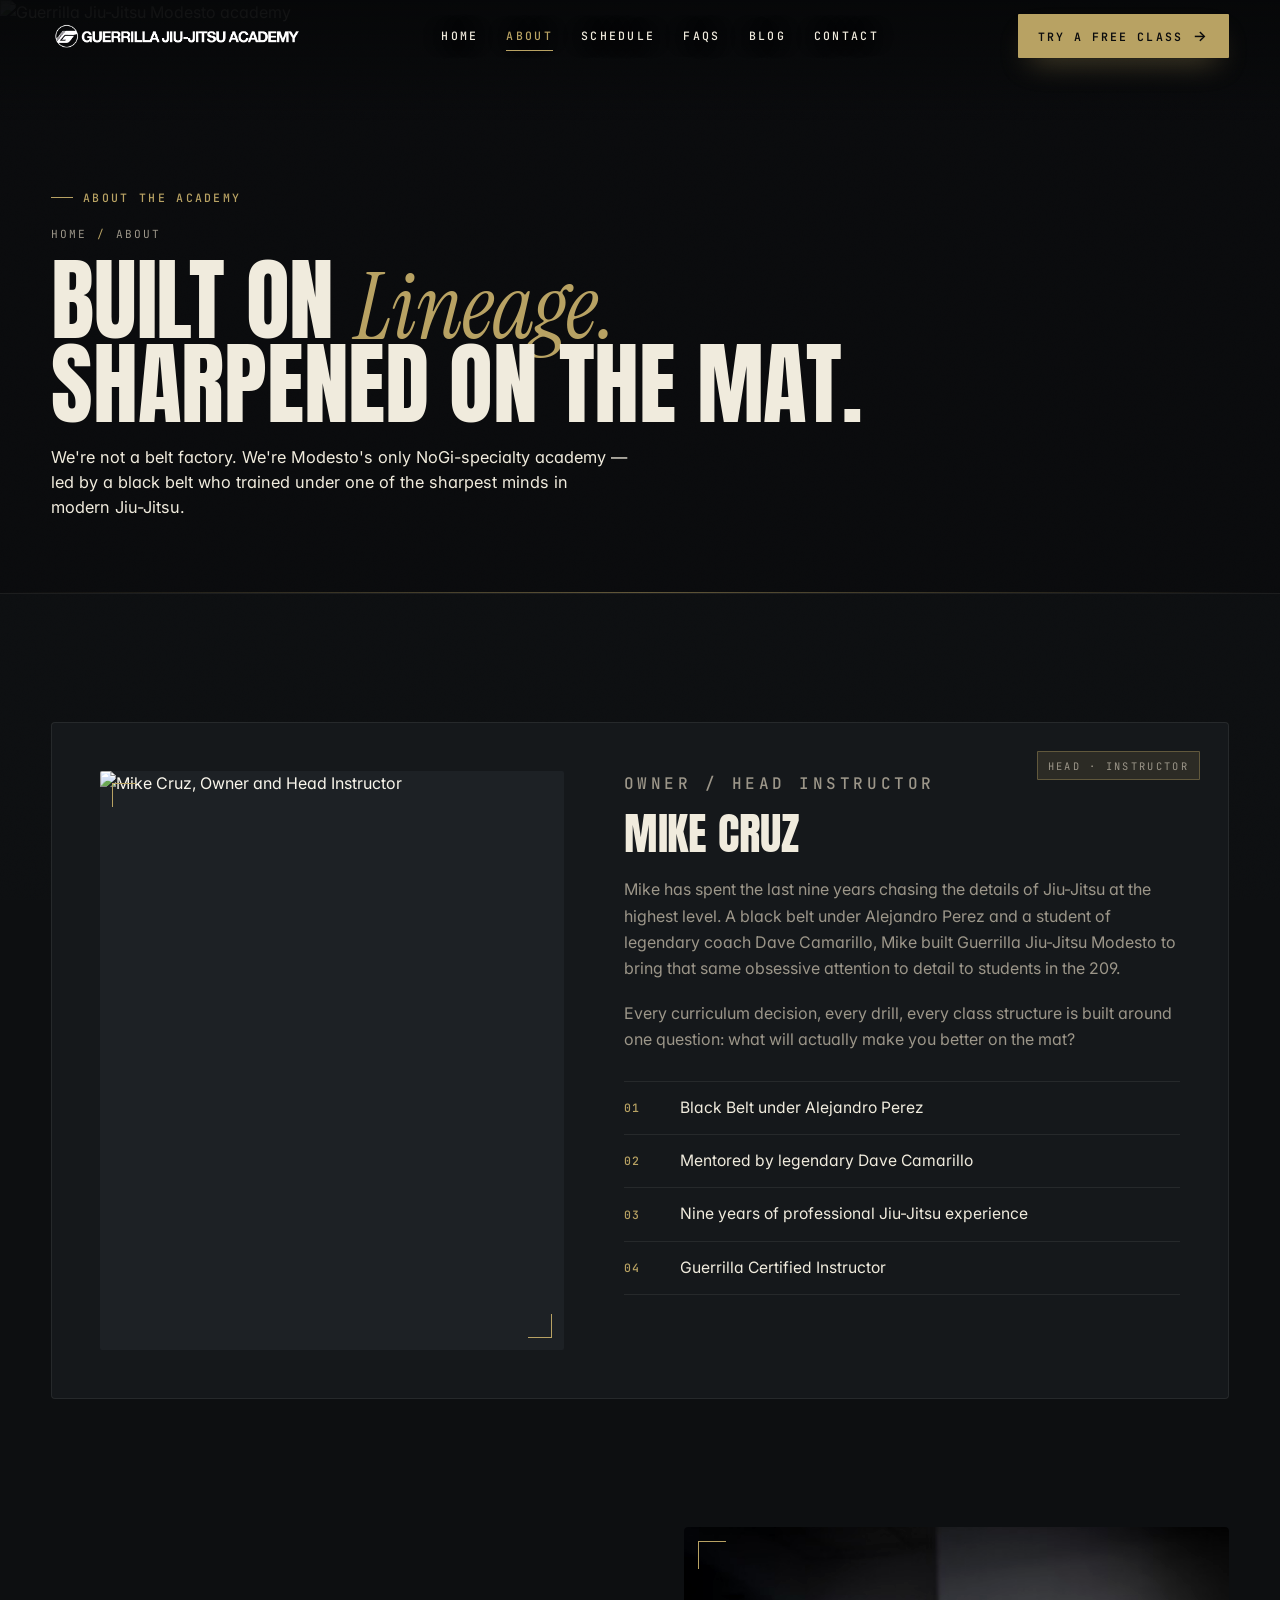
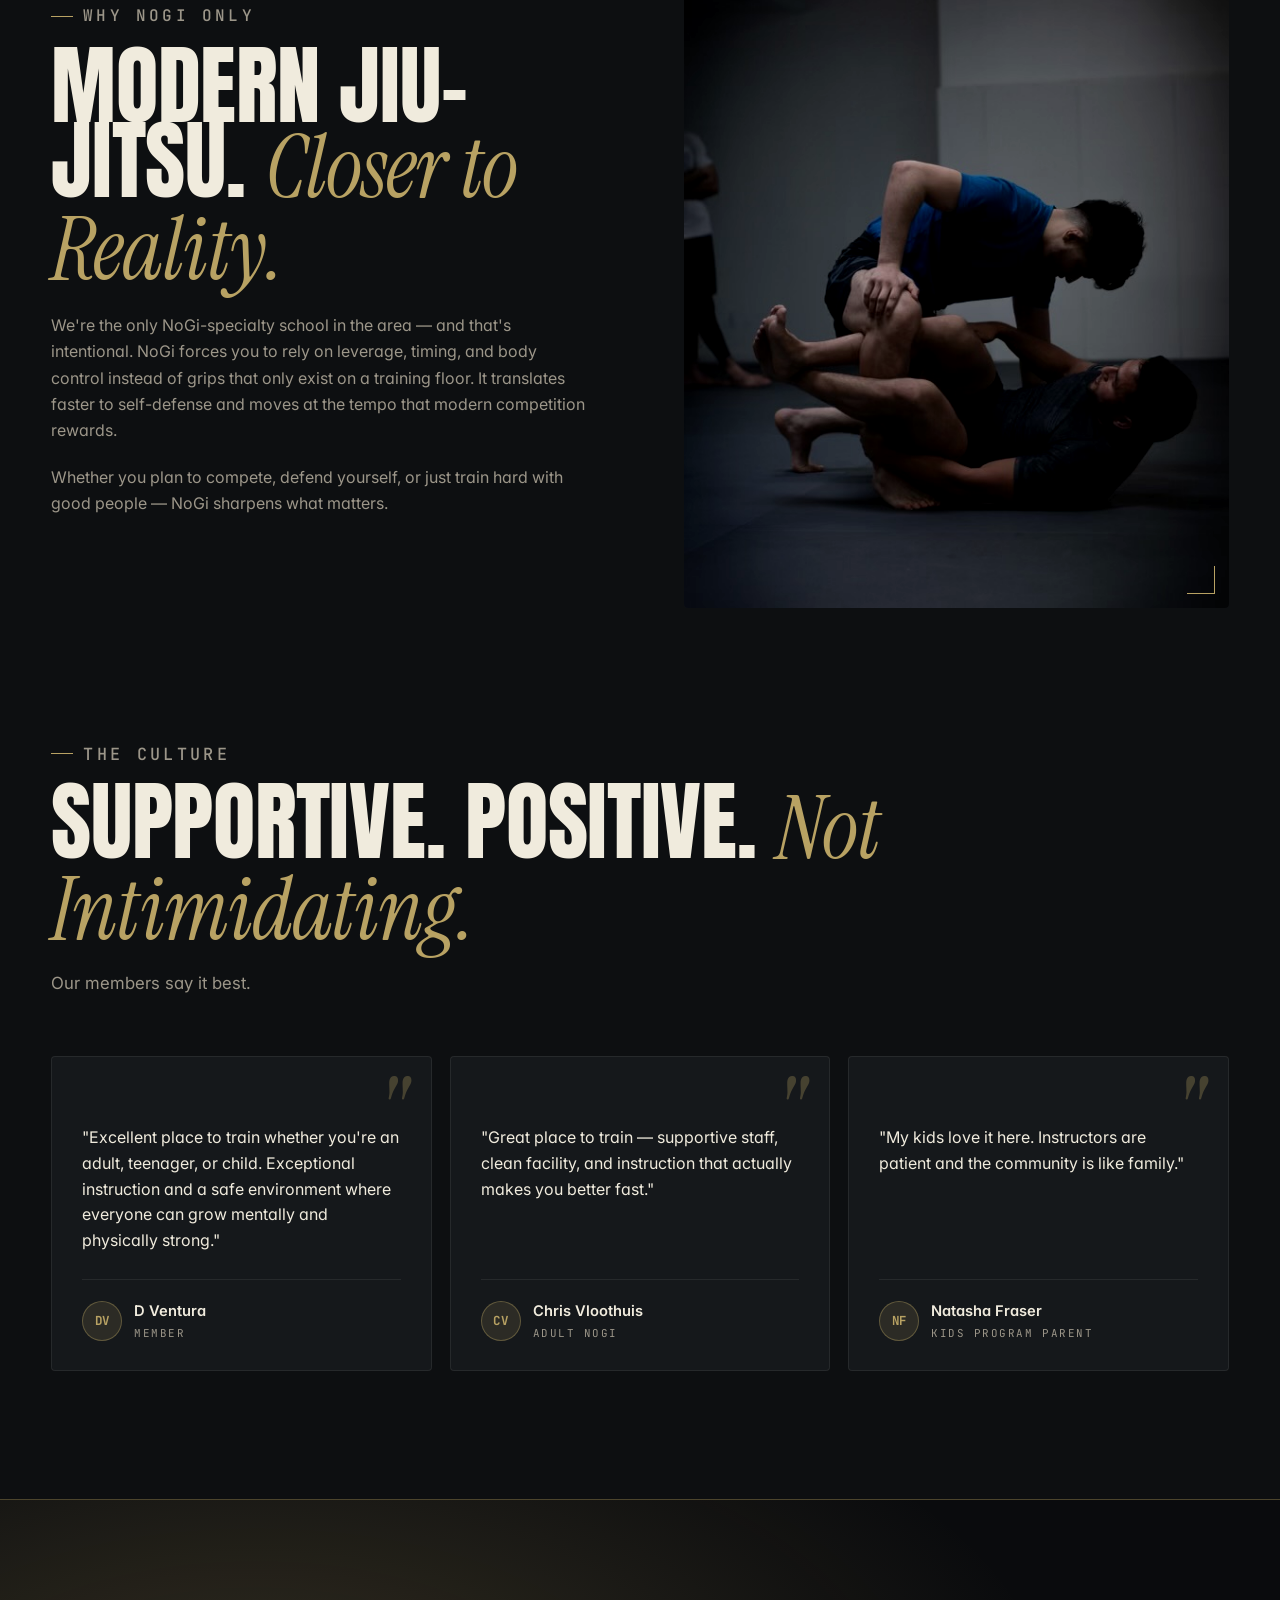
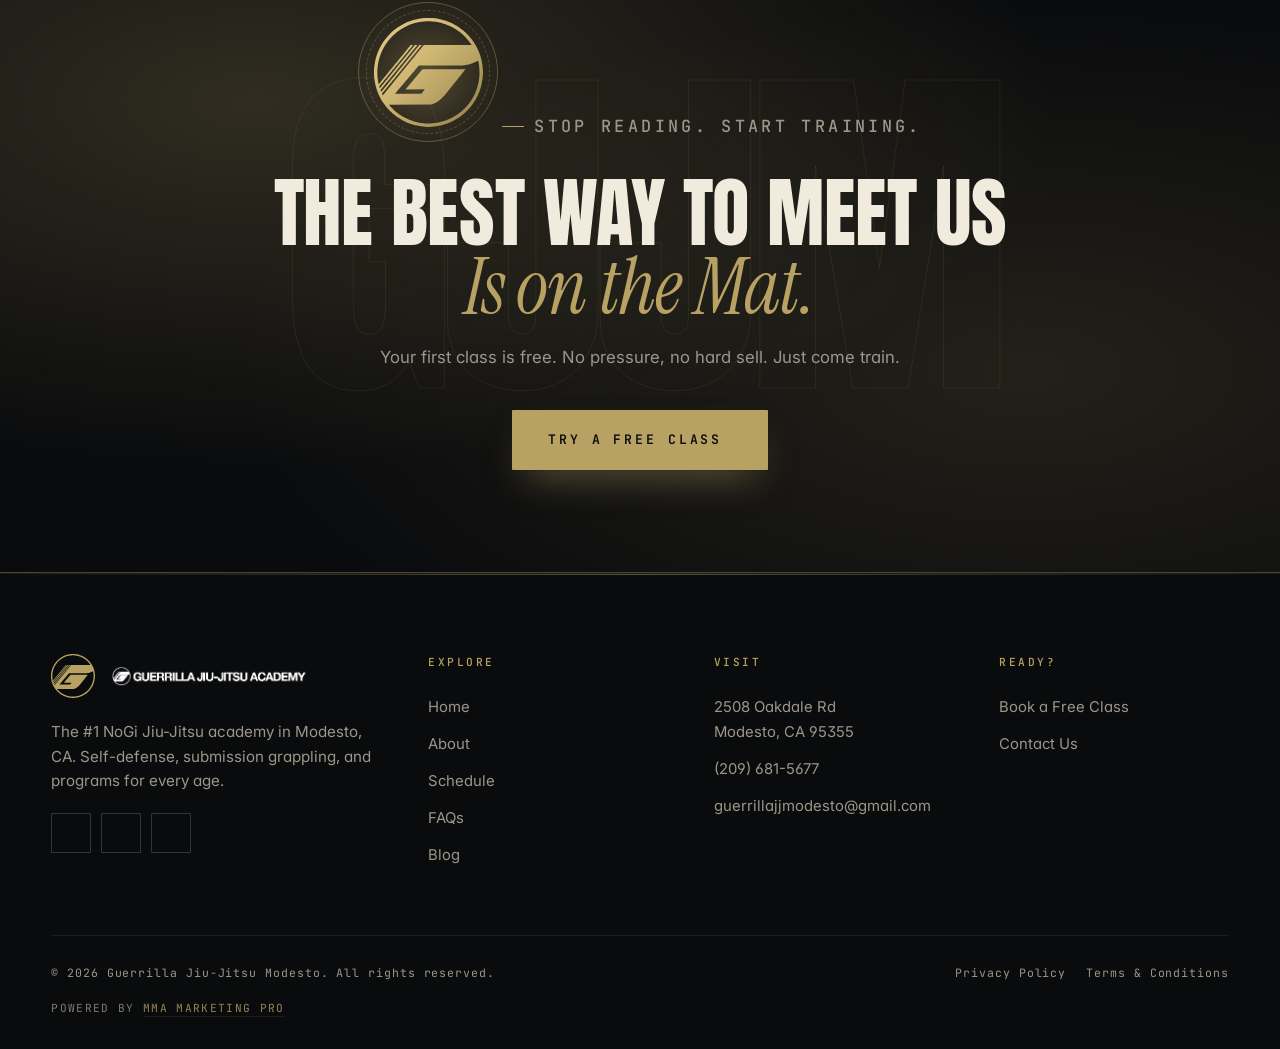
==== commit 4e8669bf: "Broadsheet Brawler redesign + circle logo SVG - Full styles.css redesign (editorial/tactical theme w" ====
--- a/about.html
+++ b/about.html
@@ -20,10 +20,10 @@
 <meta name="twitter:image" content="https://guerrillajiujitsumodesto.com/images/hero/IMG_1537.JPG">
 <link rel="icon" type="image/webp" href="images/logo/logo-circle.webp">
 <link rel="apple-touch-icon" href="images/logo/logo-circle.webp">
-<meta name="theme-color" content="#141618">
+<meta name="theme-color" content="#0D0F11">
 <link rel="preconnect" href="https://fonts.googleapis.com">
 <link rel="preconnect" href="https://fonts.gstatic.com" crossorigin>
-<link href="https://fonts.googleapis.com/css2?family=Archivo+Black&family=Inter:wght@400;500;600;700;800&display=swap" rel="stylesheet">
+<link href="https://fonts.googleapis.com/css2?family=Anton&family=Inter:wght@400;500;600;700&family=Instrument+Serif:ital@0;1&family=JetBrains+Mono:wght@400;500;600;700&display=swap" rel="stylesheet">
 <link rel="stylesheet" href="styles.css">
 </head>
 <body>
@@ -65,7 +65,8 @@
   </div>
   <div class="container">
     <p class="eyebrow">About the Academy</p>
-    <h1 class="display">Built on Lineage. <br>Sharpened on the Mat.</h1>
+    <div class="page-crumbs"><a href="index.html">Home</a><span class="divider">/</span>About</div>
+    <h1 class="display">Built on <em>Lineage.</em> <br>Sharpened on the Mat.</h1>
     <p class="lead">We're not a belt factory. We're Modesto's only NoGi-specialty academy — led by a black belt who trained under one of the sharpest minds in modern Jiu-Jitsu.</p>
   </div>
 </header>
@@ -98,7 +99,7 @@
     <div class="feature-row fade-up">
       <div class="feature-copy">
         <p class="eyebrow">Why NoGi Only</p>
-        <h2 class="display">Modern Jiu-Jitsu. Closer to Reality.</h2>
+        <h2 class="display">Modern Jiu-Jitsu. <em>Closer to Reality.</em></h2>
         <p>We're the only NoGi-specialty school in the area — and that's intentional. NoGi forces you to rely on leverage, timing, and body control instead of grips that only exist on a training floor. It translates faster to self-defense and moves at the tempo that modern competition rewards.</p>
         <p style="color: var(--muted);">Whether you plan to compete, defend yourself, or just train hard with good people — NoGi sharpens what matters.</p>
       </div>
@@ -114,8 +115,8 @@
   <div class="container">
     <div class="section-head fade-up">
       <p class="eyebrow">The Culture</p>
-      <h2 class="display">Supportive. Positive. Not Intimidating.</h2>
-      <p class="lead">Our members say it best.</p>
+      <h2 class="display">Supportive. Positive. <em>Not Intimidating.</em></h2>
+      <p class="lead lead--muted">Our members say it best.</p>
     </div>
     <div class="testimonials">
       <article class="testimonial fade-up">
@@ -139,9 +140,9 @@
 
 <section class="cta-banner">
   <div class="container fade-up">
-    <span class="brand-medallion" aria-hidden="true"><span class="brand-stamp brand-stamp--circle brand-stamp--gold"></span></span>
+    <span class="brand-medallion" aria-hidden="true"><span class="brand-logo brand-logo--gold"></span></span>
     <p class="eyebrow">Stop Reading. Start Training.</p>
-    <h2 class="display">The Best Way to Meet Us <span style="color: var(--accent)">Is on the Mat.</span></h2>
+    <h2 class="display">The Best Way to Meet Us <em>Is on the Mat.</em></h2>
     <p>Your first class is free. No pressure, no hard sell. Just come train.</p>
     <button class="btn btn-primary btn-large" data-cta="lead-modal">Try a Free Class <i data-lucide="arrow-right"></i></button>
   </div>
@@ -152,7 +153,7 @@
   <div class="container">
     <div class="footer-grid">
       <div class="footer-brand">
-        <div class="footer-brand-lockup"><span class="brand-stamp brand-stamp--circle brand-stamp--gold" style="width:42px;height:42px;" aria-hidden="true"></span><img class="footer-wordmark" src="images/logo/logo-wordmark.png" alt="Guerrilla Jiu-Jitsu Academy"></div>
+        <div class="footer-brand-lockup"><span class="brand-logo brand-logo--sm" aria-hidden="true"></span><img class="footer-wordmark" src="images/logo/logo-wordmark.png" alt="Guerrilla Jiu-Jitsu Academy"></div>
         <p>The #1 NoGi Jiu-Jitsu academy in Modesto, CA. Self-defense, submission grappling, and programs for every age.</p>
         <div class="footer-social">
           <a href="http://instagram.com/guerrillajjmodesto" target="_blank" rel="noopener" aria-label="Instagram"><i data-lucide="instagram"></i></a>
@@ -171,6 +172,14 @@
     <p class="powered-by" style="margin-top: 18px;">Powered by <a href="https://www.mmamarketingpro.com" target="_blank" rel="noopener">MMA Marketing Pro</a></p>
   </div>
 </footer>
+
+<!-- MOBILE STICKY CTA -->
+<div class="sticky-cta" id="sticky-cta" aria-hidden="true">
+  <a href="tel:+12096815677" class="sticky-call" aria-label="Call Guerrilla Jiu-Jitsu Modesto">
+    <i data-lucide="phone"></i>
+  </a>
+  <button class="sticky-book" data-cta="lead-modal">Try a Free Class <i data-lucide="arrow-right"></i></button>
+</div>
 
 <div class="lead-modal" id="lead-modal" role="dialog" aria-modal="true" aria-labelledby="lead-modal-title">
   <div class="lead-modal__backdrop" aria-hidden="true"></div>
--- a/styles.css
+++ b/styles.css
@@ -1,81 +1,151 @@
 /* ==========================================================================
    GUERRILLA JIU-JITSU MODESTO
-   Style: Performance-Athletic · Brand Kit · Dark mode
+   "Broadsheet Brawler" — editorial combat publication x tactical field manual
    ========================================================================== */
 
 :root {
-  --bg: #141618;
-  --card: #1F2226;
-  --elevated: #2A2D31;
+  /* Ink */
+  --ink: #0A0B0D;
+  --bg: #0D0F11;
+  --card: #15181B;
+  --elevated: #1D2125;
+  --char: #2A2E33;
+
+  /* Paper (cream break sections) */
+  --paper: #ECE5D0;
+  --paper-2: #DDD4B9;
+  --paper-ink: #0A0B0D;
+  --paper-line: rgba(10, 11, 13, 0.14);
+  --paper-rule: rgba(10, 11, 13, 0.55);
+  --paper-muted: #5A5546;
+
+  /* Brass */
   --accent: #B8A263;
-  --accent-hover: #D1B975;
-  --accent-subtle: rgba(184, 162, 99, 0.12);
-  --text: #F5F2EB;
-  --muted: #9BA0A6;
-  --border: rgba(245, 242, 235, 0.08);
-  --border-strong: rgba(245, 242, 235, 0.16);
-
-  --display: 'Archivo Black', 'Anton', 'Impact', sans-serif;
-  --body: 'Inter', system-ui, -apple-system, sans-serif;
-
-  --max: 1440px;
-  --gutter: clamp(20px, 4vw, 56px);
-
-  --r-sm: 4px;
-  --r-md: 10px;
-  --r-lg: 20px;
-}
-
-* { box-sizing: border-box; margin: 0; padding: 0; }
-
-html { scroll-behavior: smooth; }
+  --accent-hover: #D4B873;
+  --accent-deep: #8E7A48;
+  --accent-subtle: rgba(184, 162, 99, 0.14);
+  --accent-softer: rgba(184, 162, 99, 0.06);
+
+  /* Oxblood (used sparingly for tension) */
+  --blood: #8A2E1F;
+  --blood-bright: #B13A25;
+
+  /* Text */
+  --text: #F0EBDD;
+  --muted: #9C9689;
+  --dim: #686254;
+
+  /* Rules */
+  --line: rgba(240, 235, 221, 0.08);
+  --line-strong: rgba(240, 235, 221, 0.18);
+  --line-brass: rgba(184, 162, 99, 0.38);
+
+  /* Type */
+  --display: "Anton", "Oswald", "Impact", sans-serif;
+  --editorial: "Instrument Serif", "Cormorant Garamond", Georgia, serif;
+  --body: "Inter", system-ui, -apple-system, sans-serif;
+  --mono: "JetBrains Mono", "IBM Plex Mono", ui-monospace, monospace;
+
+  /* Layout */
+  --max: 1380px;
+  --gutter: clamp(18px, 4vw, 64px);
+
+  /* Radii (kept tight — editorial/tactical) */
+  --r-sm: 2px;
+  --r-md: 4px;
+  --r-lg: 8px;
+}
+
+*, *::before, *::after { box-sizing: border-box; margin: 0; padding: 0; }
+
+html { scroll-behavior: smooth; -webkit-text-size-adjust: 100%; }
 
 body {
   background: var(--bg);
   color: var(--text);
   font-family: var(--body);
   font-size: 16px;
-  line-height: 1.6;
+  line-height: 1.55;
   -webkit-font-smoothing: antialiased;
+  -moz-osx-font-smoothing: grayscale;
+  font-feature-settings: "ss01", "cv11";
   overflow-x: hidden;
   position: relative;
 }
 
-/* Noise overlay */
+/* Subtle grain — gives the page a printed-broadsheet texture */
 body::before {
   content: '';
   position: fixed; inset: 0;
   pointer-events: none;
   z-index: 1;
-  background-image: url("data:image/svg+xml;utf8,<svg xmlns='http://www.w3.org/2000/svg' width='200' height='200'><filter id='n'><feTurbulence type='fractalNoise' baseFrequency='0.9' numOctaves='2'/></filter><rect width='200' height='200' filter='url(%23n)' opacity='0.5'/></svg>");
-  opacity: 0.04;
+  background-image: url("data:image/svg+xml;utf8,<svg xmlns='http://www.w3.org/2000/svg' width='220' height='220'><filter id='n'><feTurbulence type='fractalNoise' baseFrequency='0.85' numOctaves='2' stitchTiles='stitch'/></filter><rect width='220' height='220' filter='url(%23n)' opacity='0.55'/></svg>");
+  opacity: 0.05;
   mix-blend-mode: overlay;
 }
 
-img { max-width: 100%; display: block; }
+img, svg { max-width: 100%; display: block; }
 a { color: inherit; text-decoration: none; }
 button { font: inherit; cursor: pointer; border: none; background: none; color: inherit; }
 
-/* Typography ============================================================== */
-
-.display { font-family: var(--display); font-weight: 900; text-transform: uppercase; line-height: 0.92; letter-spacing: -0.01em; }
-
-h1.display { font-size: clamp(2.5rem, 6.5vw, 6rem); }
-h2.display { font-size: clamp(2rem, 5.5vw, 4.75rem); }
-h3.display { font-size: clamp(1.5rem, 3vw, 2.25rem); }
+::selection { background: var(--accent); color: var(--ink); }
+
+/* Typography =============================================================== */
+
+.display {
+  font-family: var(--display);
+  font-weight: 400; /* Anton only comes at 400 — it's naturally heavy */
+  text-transform: uppercase;
+  line-height: 0.86;
+  letter-spacing: -0.003em;
+  font-feature-settings: "kern" 1, "liga" 1;
+}
+h1.display { font-size: clamp(3rem, 9vw, 8rem); }
+h2.display { font-size: clamp(2.4rem, 6.8vw, 6rem); }
+h3.display { font-size: clamp(1.75rem, 3.4vw, 2.75rem); }
+h4.display { font-size: clamp(1.25rem, 2vw, 1.6rem); }
+
+.display em, .display .ital {
+  font-family: var(--editorial);
+  font-style: italic;
+  font-weight: 400;
+  text-transform: none;
+  letter-spacing: -0.01em;
+  color: var(--accent);
+}
 
 .eyebrow {
-  font-family: var(--body);
-  font-size: 0.75rem;
-  letter-spacing: 0.22em;
-  text-transform: uppercase;
-  font-weight: 600;
-  color: var(--accent);
-}
-
-.lead { font-size: clamp(1.05rem, 1.4vw, 1.25rem); color: var(--muted); max-width: 60ch; }
-
-/* Layout ================================================================== */
+  font-family: var(--mono);
+  font-size: 0.72rem;
+  letter-spacing: 0.2em;
+  text-transform: uppercase;
+  font-weight: 500;
+  color: var(--accent);
+  display: inline-flex;
+  align-items: center;
+  gap: 10px;
+}
+.eyebrow::before {
+  content: '';
+  width: 22px; height: 1px;
+  background: var(--accent);
+  flex-shrink: 0;
+}
+.eyebrow--plain::before { display: none; }
+
+.lead {
+  font-size: clamp(1.02rem, 1.2vw, 1.15rem);
+  color: var(--text);
+  max-width: 58ch;
+  line-height: 1.55;
+}
+.lead--muted { color: var(--muted); }
+
+.mono { font-family: var(--mono); letter-spacing: 0.02em; }
+
+.accent { color: var(--accent); }
+
+/* Layout =================================================================== */
 
 .container {
   width: 100%;
@@ -87,38 +157,53 @@
 }
 
 section { padding-block: clamp(72px, 10vw, 140px); position: relative; }
+section.section--tight { padding-block: clamp(48px, 6vw, 88px); }
+section.section--paper {
+  background: var(--paper);
+  color: var(--paper-ink);
+}
+section.section--paper::before {
+  content: '';
+  position: absolute; inset: 0;
+  background-image: url("data:image/svg+xml;utf8,<svg xmlns='http://www.w3.org/2000/svg' width='200' height='200'><filter id='n2'><feTurbulence type='fractalNoise' baseFrequency='0.7' numOctaves='2' stitchTiles='stitch'/></filter><rect width='200' height='200' filter='url(%23n2)' opacity='0.6'/></svg>");
+  opacity: 0.07;
+  mix-blend-mode: multiply;
+  pointer-events: none;
+}
+section.section--paper .lead,
+section.section--paper p { color: var(--paper-ink); }
+section.section--paper .eyebrow { color: var(--blood); }
+section.section--paper .eyebrow::before { background: var(--blood); }
 
 /* Navbar =================================================================== */
 
 .nav {
   position: fixed; top: 0; left: 0; right: 0;
   z-index: 100;
-  padding: 18px 0;
+  padding: 14px 0;
   background: transparent;
   transition: background 0.3s ease, backdrop-filter 0.3s ease, padding 0.3s ease, border-color 0.3s ease;
   border-bottom: 1px solid transparent;
 }
-/* Soft top-of-page scrim — sits behind the nav, darkens whatever is
-   underneath (hero image, page headers) to guarantee nav legibility.
-   Fades away once the user scrolls and the nav gets its own blurred bg. */
 .nav::before {
   content: '';
   position: absolute;
   inset: 0 0 auto 0;
-  height: 140px;
-  background: linear-gradient(180deg, rgba(8, 10, 12, 0.78) 0%, rgba(8, 10, 12, 0.4) 55%, rgba(8, 10, 12, 0) 100%);
+  height: 120px;
+  background: linear-gradient(180deg, rgba(6, 7, 8, 0.85) 0%, rgba(6, 7, 8, 0.45) 55%, rgba(6, 7, 8, 0) 100%);
   pointer-events: none;
   z-index: -1;
   transition: opacity 0.3s ease;
 }
 .nav.scrolled::before { opacity: 0; }
 .nav.scrolled {
-  background: rgba(20, 22, 24, 0.85);
-  backdrop-filter: blur(12px);
-  -webkit-backdrop-filter: blur(12px);
-  padding: 10px 0;
-  border-bottom-color: var(--border);
-}
+  background: rgba(10, 11, 13, 0.82);
+  backdrop-filter: blur(14px) saturate(1.2);
+  -webkit-backdrop-filter: blur(14px) saturate(1.2);
+  padding: 8px 0;
+  border-bottom-color: var(--line);
+}
+
 .nav-inner {
   max-width: var(--max);
   margin-inline: auto;
@@ -128,70 +213,89 @@
   justify-content: space-between;
   gap: 24px;
 }
-.nav-logo-wrap { display: flex; align-items: center; gap: 12px; min-height: 44px; }
-
-/* Primary wordmark logo — inverts the black source to crisp near-white */
+.nav-logo-wrap {
+  display: flex; align-items: center; gap: 12px;
+  min-height: 44px;
+  position: relative;
+}
 .nav-logo {
-  height: 34px;
-  width: auto;
-  max-width: 320px;
-  filter: invert(1) brightness(1.04);
+  height: 30px; width: auto; max-width: 320px;
+  filter: invert(1) brightness(1.05);
   transition: filter 0.3s ease;
 }
 .nav-logo-wrap:hover .nav-logo {
-  /* subtle gold wash on hover: invert → then tint with a hue-rotate */
-  filter: invert(1) brightness(1.04) sepia(0.3) saturate(1.4) hue-rotate(-8deg);
-}
-@media (max-width: 540px) { .nav-logo { height: 28px; } }
-
-/* Fallback text mark (shown only if image fails to load via onerror) */
+  filter: invert(1) brightness(1.04) sepia(0.35) saturate(1.6) hue-rotate(-8deg);
+}
+@media (max-width: 540px) { .nav-logo { height: 26px; } }
+
 .nav-logo-text {
   font-family: var(--display);
-  font-size: 1.05rem;
+  font-size: 1.25rem;
   letter-spacing: 0.02em;
   color: var(--text);
   line-height: 1;
-  display: none; /* hidden by default — logo image is the primary */
+  text-transform: uppercase;
+  display: none;
 }
 .nav-logo-text.show { display: inline; }
 .nav-logo-text .accent { color: var(--accent); }
 
-.nav-links { display: flex; gap: 34px; align-items: center; }
+.nav-links { display: flex; gap: 28px; align-items: center; }
 .nav-links a {
-  font-size: 0.82rem;
-  font-weight: 600;
-  letter-spacing: 0.14em;
+  font-family: var(--mono);
+  font-size: 0.72rem;
+  font-weight: 500;
+  letter-spacing: 0.2em;
   text-transform: uppercase;
   color: var(--text);
-  transition: color 0.2s ease, text-shadow 0.3s ease;
+  transition: color 0.2s ease;
   position: relative;
   padding: 6px 0;
 }
-/* When nav is transparent (over hero image), add a soft dark glow behind
-   the link text so it stays legible regardless of what's underneath.
-   When scrolled, the nav has its own tinted blurred bg, so the glow is off. */
 .nav:not(.scrolled) .nav-links a {
-  text-shadow: 0 1px 14px rgba(0, 0, 0, 0.75), 0 0 2px rgba(0, 0, 0, 0.4);
+  text-shadow: 0 1px 18px rgba(0, 0, 0, 0.75);
+}
+.nav-links a::before {
+  content: '';
+  position: absolute;
+  left: 50%; bottom: 0;
+  width: 0; height: 1px;
+  background: var(--accent);
+  transition: width 0.25s ease, left 0.25s ease;
 }
 .nav-links a:hover { color: var(--accent); }
+.nav-links a:hover::before { width: 100%; left: 0; }
 .nav-links a.active { color: var(--accent); }
-.nav-links a.active::after {
-  content: ''; position: absolute; left: 0; right: 0; bottom: -2px;
-  height: 2px; background: var(--accent);
-}
+.nav-links a.active::before { width: 100%; left: 0; }
 
 .nav-cta {
   display: inline-flex; align-items: center; gap: 10px;
-  background: var(--accent); color: #1A1C1F;
-  padding: 12px 22px;
-  font-weight: 700; font-size: 0.8rem;
-  letter-spacing: 0.14em; text-transform: uppercase;
-  border-radius: 2px;
-  transition: transform 0.2s ease, background 0.2s ease;
+  background: var(--accent); color: var(--ink);
+  padding: 11px 20px 10px;
+  font-family: var(--mono);
+  font-weight: 600; font-size: 0.72rem;
+  letter-spacing: 0.18em; text-transform: uppercase;
+  border-radius: 1px;
+  box-shadow: 0 0 0 1px rgba(10, 11, 13, 0.1), 0 14px 30px -12px rgba(184, 162, 99, 0.45);
+  transition: transform 0.2s ease, background 0.2s ease, box-shadow 0.2s ease;
+}
+.nav-cta::after {
+  content: '→';
+  font-family: var(--body);
+  font-size: 0.9rem;
+  transition: transform 0.2s ease;
 }
 .nav-cta:hover { background: var(--accent-hover); transform: translateY(-1px); }
-
-.nav-toggle { display: none; width: 44px; height: 44px; align-items: center; justify-content: center; color: var(--text); }
+.nav-cta:hover::after { transform: translateX(3px); }
+
+.nav-toggle {
+  display: none;
+  width: 44px; height: 44px;
+  align-items: center; justify-content: center;
+  color: var(--text);
+  border: 1px solid var(--line-strong);
+  border-radius: 1px;
+}
 
 .nav-mobile { display: none; }
 
@@ -204,26 +308,29 @@
     top: 100%; left: 0; right: 0;
     flex-direction: column;
     background: var(--bg);
-    border-top: 1px solid var(--border);
-    padding: 20px var(--gutter) 28px;
-    gap: 16px;
+    border-top: 1px solid var(--line);
+    padding: 18px var(--gutter) 28px;
+    gap: 0;
   }
   .nav.open .nav-mobile a {
-    font-size: 0.95rem; font-weight: 600;
-    letter-spacing: 0.12em; text-transform: uppercase;
-    padding: 10px 0;
-    border-bottom: 1px solid var(--border);
+    font-family: var(--mono);
+    font-size: 0.85rem; font-weight: 500;
+    letter-spacing: 0.18em; text-transform: uppercase;
+    padding: 16px 0;
+    border-bottom: 1px solid var(--line);
     color: var(--text);
   }
   .nav.open .nav-mobile .nav-cta-mobile {
-    display: inline-flex; align-items: center; justify-content: center;
-    background: var(--accent); color: #1A1C1F;
-    padding: 14px 22px; border-radius: 2px;
-    font-weight: 700; margin-top: 6px;
+    display: inline-flex; align-items: center; justify-content: center; gap: 10px;
+    background: var(--accent); color: var(--ink);
+    padding: 16px 22px; border-radius: 1px;
+    font-family: var(--mono);
+    font-weight: 600; font-size: 0.8rem;
+    letter-spacing: 0.18em; text-transform: uppercase;
+    margin-top: 18px;
   }
 }
 
-/* Simplified booking navbar */
 .nav.nav--booking .nav-links,
 .nav.nav--booking .nav-cta,
 .nav.nav--booking .nav-toggle { display: none; }
@@ -232,28 +339,54 @@
 
 .btn {
   display: inline-flex; align-items: center; gap: 10px;
-  padding: 16px 30px;
-  font-weight: 700; font-size: 0.82rem;
-  letter-spacing: 0.16em; text-transform: uppercase;
-  border-radius: 2px;
-  transition: transform 0.2s ease, background 0.2s ease, color 0.2s ease, border-color 0.2s ease;
+  padding: 15px 26px;
+  font-family: var(--mono);
+  font-weight: 600; font-size: 0.75rem;
+  letter-spacing: 0.2em; text-transform: uppercase;
+  border-radius: 1px;
+  transition: transform 0.2s ease, background 0.2s ease, color 0.2s ease, border-color 0.2s ease, box-shadow 0.2s ease;
   cursor: pointer;
   will-change: transform;
-}
-.btn-primary { background: var(--accent); color: #1A1C1F; }
-.btn-primary:hover { background: var(--accent-hover); transform: translateY(-1px); }
-.btn-ghost { background: transparent; color: var(--text); border: 1px solid var(--border-strong); }
-.btn-ghost:hover { border-color: var(--accent); color: var(--accent); transform: translateY(-1px); }
-.btn-large { padding: 20px 40px; font-size: 0.9rem; }
-
-/* Brand stamp system ======================================================
-   The uploaded logos are pure black. Rather than sit flat on dark bg, we
-   use them as CSS masks and fill them with brand gradients or solid white.
-   Three treatments:
-     .brand-stamp--gold     → gold gradient fill, used as a medallion motif
-     .brand-stamp--watermark → very-low-opacity gold ghost for hero backgrounds
-     .brand-mark-white       → solid cream/white fill for small inline marks
-   ========================================================================== */
+  position: relative;
+  white-space: nowrap;
+}
+.btn-primary {
+  background: var(--accent); color: var(--ink);
+  box-shadow: 0 0 0 1px rgba(10, 11, 13, 0.12), 0 18px 38px -14px rgba(184, 162, 99, 0.5);
+}
+.btn-primary:hover {
+  background: var(--accent-hover);
+  transform: translateY(-2px);
+  box-shadow: 0 0 0 1px rgba(10, 11, 13, 0.14), 0 26px 50px -14px rgba(184, 162, 99, 0.6);
+}
+.btn-primary [data-lucide] { transition: transform 0.2s ease; }
+.btn-primary:hover [data-lucide] { transform: translateX(3px); }
+
+.btn-ghost {
+  background: transparent; color: var(--text);
+  border: 1px solid var(--line-strong);
+}
+.btn-ghost:hover {
+  border-color: var(--accent);
+  color: var(--accent);
+  background: var(--accent-softer);
+}
+.btn-large { padding: 20px 36px; font-size: 0.82rem; letter-spacing: 0.22em; }
+
+/* Paper (cream section) buttons */
+section.section--paper .btn-primary {
+  background: var(--ink); color: var(--paper);
+  box-shadow: 0 0 0 1px rgba(10, 11, 13, 0.2), 0 14px 30px -10px rgba(10, 11, 13, 0.4);
+}
+section.section--paper .btn-primary:hover {
+  background: var(--blood);
+}
+section.section--paper .btn-ghost {
+  border-color: var(--paper-rule); color: var(--ink);
+}
+section.section--paper .btn-ghost:hover { border-color: var(--blood); color: var(--blood); background: transparent; }
+
+/* Brand stamp system ======================================================= */
 
 .brand-stamp {
   -webkit-mask-repeat: no-repeat;
@@ -275,7 +408,7 @@
   background: linear-gradient(135deg, #E4C988 0%, #D1B975 40%, #B8A263 65%, #8E7A48 100%);
 }
 .brand-stamp--watermark {
-  background: linear-gradient(135deg, rgba(209,185,117,0.22) 0%, rgba(184,162,99,0.08) 60%, rgba(184,162,99,0) 100%);
+  background: linear-gradient(135deg, rgba(209,185,117,0.26) 0%, rgba(184,162,99,0.08) 60%, rgba(184,162,99,0) 100%);
 }
 .brand-mark-white {
   -webkit-mask-image: url('images/logo/logo-circle.webp');
@@ -291,210 +424,448 @@
   display: inline-block;
 }
 
-/* Ring medallion — a gold bordered disc that sits behind/around a logo mark.
-   Used for premium "championship" vibes in hero + CTA banners. */
+/* Actual logo mark — uses the vector SVG as a CSS mask so we can control
+   the fill color directly (brass gold on dark, near-black on paper). */
+.brand-logo {
+  display: inline-block;
+  width: 120px; height: 120px;
+  -webkit-mask: url('images/logo/guerrilla-circle-logo.svg?v=2') no-repeat center / contain;
+  mask: url('images/logo/guerrilla-circle-logo.svg?v=2') no-repeat center / contain;
+  background: var(--accent);
+  user-select: none;
+  pointer-events: none;
+  aspect-ratio: 1;
+  flex-shrink: 0;
+}
+.brand-logo--sm { width: 44px; height: 44px; }
+.brand-logo--md { width: 80px; height: 80px; }
+.brand-logo--lg { width: 180px; height: 180px; }
+
+/* Gold-gradient fill variant — the premium "championship" treatment */
+.brand-logo--gold {
+  background: linear-gradient(135deg, #E4C988 0%, #D1B975 40%, #B8A263 65%, #8E7A48 100%);
+}
+
+/* Cream / light variant for use on dark bg if accent gold isn't desired */
+.brand-logo--cream { background: var(--text); }
+
+/* Medallion framing — gold halo behind the real logo mark */
 .brand-medallion {
   position: relative;
   display: inline-flex;
-  align-items: center;
-  justify-content: center;
-  width: 88px;
-  height: 88px;
+  align-items: center; justify-content: center;
+  width: 140px; height: 140px;
+  padding: 0;
   border-radius: 50%;
-  background: radial-gradient(circle at 30% 30%, rgba(209,185,117,0.25), rgba(184,162,99,0.05) 70%);
-  border: 1px solid rgba(184,162,99,0.35);
+  background:
+    radial-gradient(circle at 50% 50%, rgba(209,185,117,0.26) 0%, rgba(184,162,99,0.06) 55%, rgba(184,162,99,0) 78%);
+}
+.brand-medallion::before {
+  content: '';
+  position: absolute; inset: 0;
+  border-radius: 50%;
+  border: 1px solid rgba(184,162,99,0.4);
+  pointer-events: none;
 }
 .brand-medallion::after {
   content: '';
-  position: absolute; inset: 6px;
+  position: absolute; inset: 8px;
   border-radius: 50%;
-  border: 1px dashed rgba(184,162,99,0.35);
-}
-.brand-medallion .brand-stamp {
-  width: 58%;
-  height: 58%;
-  position: relative;
-  z-index: 2;
+  border: 1px dashed rgba(184,162,99,0.32);
+  pointer-events: none;
+  animation: medallion-spin 70s linear infinite;
+}
+.brand-medallion .brand-logo {
+  width: 78%; height: auto;
+  position: relative; z-index: 2;
+}
+@keyframes medallion-spin {
+  to { transform: rotate(360deg); }
+}
+
+/* Paper-section variant — logo renders in near-black for contrast on cream */
+section.section--paper .brand-logo { background: var(--paper-ink); }
+section.section--paper .brand-logo--gold { background: linear-gradient(135deg, #8A2E1F 0%, #5C1F14 100%); }
+section.section--paper .brand-medallion {
+  background: radial-gradient(circle at 50% 50%, rgba(138, 46, 31, 0.16) 0%, rgba(138, 46, 31, 0.03) 55%, rgba(138, 46, 31, 0) 78%);
+}
+section.section--paper .brand-medallion::before { border-color: rgba(10, 11, 13, 0.22); }
+section.section--paper .brand-medallion::after { border-color: rgba(10, 11, 13, 0.28); }
+
+/* Large watermark logo — CSS masked, lets us control color + opacity cleanly */
+.brand-watermark {
+  display: block;
+  width: clamp(180px, 22vw, 280px);
+  aspect-ratio: 1;
+  margin: 0 auto;
+  -webkit-mask: url('images/logo/guerrilla-circle-logo.svg?v=2') no-repeat center / contain;
+  mask: url('images/logo/guerrilla-circle-logo.svg?v=2') no-repeat center / contain;
+  background: var(--accent);
+  opacity: 0.18;
+  pointer-events: none;
+}
+/* Paper variant: huge faint mark anchored to corner */
+.brand-watermark--paper {
+  position: absolute;
+  top: -60px; right: -120px;
+  width: clamp(320px, 38vw, 520px);
+  background: var(--paper-ink);
+  opacity: 0.06;
+  z-index: 1;
+}
+@media (max-width: 700px) {
+  .brand-watermark--paper {
+    width: 320px; top: -80px; right: -140px; opacity: 0.07;
+  }
 }
 
 /* Hero ===================================================================== */
 
 .hero {
   min-height: 92vh;
-  display: flex; align-items: flex-end;
-  padding-block: 140px 72px;
+  min-height: 92svh;
+  display: flex;
+  align-items: flex-end;
+  padding: 140px 0 56px;
   position: relative;
   overflow: hidden;
-}
+  isolation: isolate;
+  background: var(--ink);
+}
+@media (max-height: 820px) { .hero { min-height: 760px; padding-top: 120px; } }
+@media (max-width: 700px) { .hero { min-height: 100svh; padding: 120px 0 40px; } }
 .hero-bg {
   position: absolute; inset: 0; z-index: 0;
 }
 .hero-bg img {
-  width: 100%; height: 100%; object-fit: cover;
-  filter: grayscale(0.18) contrast(1.18) brightness(0.92) saturate(0.95);
-}
-/* Multi-layer directional scrim:
-   1) horizontal — heavy on the left (where text lives), light on the right
-   2) radial vignette — darkens the text zone specifically
-   3) vertical fade — smooth edge into the marquee section below
-   Together these "press" the photo down under the type without hiding it. */
+  width: 100%; height: 100%;
+  object-fit: cover;
+  object-position: 55% 38%;
+  filter: grayscale(0.25) contrast(1.2) brightness(0.85) saturate(0.85);
+}
 .hero-bg::after {
   content: ''; position: absolute; inset: 0;
   background:
-    radial-gradient(ellipse 55% 65% at 28% 62%, rgba(0, 0, 0, 0.55), transparent 70%),
-    linear-gradient(90deg, rgba(14, 16, 18, 0.88) 0%, rgba(14, 16, 18, 0.62) 35%, rgba(14, 16, 18, 0.18) 65%, rgba(14, 16, 18, 0.45) 100%),
-    linear-gradient(180deg, rgba(14, 16, 18, 0.35) 0%, rgba(14, 16, 18, 0) 22%, rgba(14, 16, 18, 0) 55%, rgba(20, 22, 24, 0.98) 100%);
-}
-/* Thin gold film at the very bottom — echoes the marquee accent below
-   and gives the hero a subtle horizontal "base line". */
+    radial-gradient(ellipse 70% 70% at 20% 80%, rgba(6, 7, 8, 0.75), transparent 65%),
+    linear-gradient(100deg, rgba(6, 7, 8, 0.92) 0%, rgba(6, 7, 8, 0.6) 40%, rgba(6, 7, 8, 0.2) 65%, rgba(6, 7, 8, 0.55) 100%),
+    linear-gradient(180deg, rgba(6, 7, 8, 0.55) 0%, rgba(6, 7, 8, 0.15) 20%, rgba(6, 7, 8, 0) 45%, rgba(6, 7, 8, 0.9) 100%);
+}
+/* Gold trace line at bottom edge */
 .hero::after {
   content: '';
   position: absolute;
   left: 0; right: 0; bottom: 0;
-  height: 2px;
-  background: linear-gradient(90deg, transparent, rgba(184, 162, 99, 0.7), transparent);
+  height: 1px;
+  background: linear-gradient(90deg, transparent, rgba(184, 162, 99, 0.85) 30%, rgba(184, 162, 99, 0.85) 70%, transparent);
   z-index: 3;
   pointer-events: none;
 }
+
+/* Giant outlined watermark number — anchored outside content flow */
+.hero-bignum {
+  position: absolute;
+  top: 20%; right: -6%;
+  font-family: var(--display);
+  font-size: clamp(10rem, 26vw, 24rem);
+  line-height: 0.82;
+  color: transparent;
+  -webkit-text-stroke: 1px rgba(184, 162, 99, 0.14);
+  pointer-events: none;
+  z-index: 1;
+  text-transform: uppercase;
+  letter-spacing: -0.04em;
+  opacity: 0.85;
+}
+@media (max-width: 860px) {
+  .hero-bignum { display: none; }
+}
+
 .hero-content {
   position: relative; z-index: 2;
   width: 100%;
 }
 
-/* Ghosted logo watermark — lives in the far right edge, low enough to
-   not compete with the headline on the left. Tuned way down from before. */
-.hero-watermark {
+/* Tactical coords strip — sits along the RIGHT edge, vertical, doesn't
+   collide with content on the left. Hidden on narrow viewports. */
+.hero-coords {
   position: absolute;
-  right: -8%;
-  bottom: -6%;
-  top: auto;
-  width: clamp(220px, 28vw, 420px);
-  height: clamp(220px, 28vw, 420px);
-  z-index: 1;
-  opacity: 0.22;
+  top: 50%;
+  right: 24px;
+  transform: translateY(-50%) rotate(90deg);
+  transform-origin: right center;
+  z-index: 2;
+  font-family: var(--mono);
+  font-size: 0.66rem;
+  letter-spacing: 0.28em;
+  text-transform: uppercase;
+  color: var(--muted);
+  display: flex;
+  align-items: center;
+  gap: 22px;
   pointer-events: none;
-  mix-blend-mode: overlay;
-}
-@media (max-width: 700px) {
-  .hero-watermark { right: -14%; bottom: -12%; opacity: 0.18; }
-}
-
-/* Reset the hero-content editorial anchor on very small screens so the
-   gold rule doesn't hug the screen edge. */
-@media (max-width: 540px) {
-  .hero h1.display { letter-spacing: -0.01em; }
-}
-/* Hero-specific headline — one step smaller than the global h1.display
-   so it reads as "bold editorial" rather than "billboard billboard". */
+  white-space: nowrap;
+}
+.hero-coords span { display: inline-flex; align-items: center; gap: 6px; }
+.hero-coords .accent-dot {
+  display: inline-block;
+  width: 6px; height: 6px;
+  background: var(--accent);
+  border-radius: 50%;
+  margin-right: 4px;
+  animation: pulse-dot 2s ease-in-out infinite;
+}
+@keyframes pulse-dot {
+  0%, 100% { opacity: 1; }
+  50% { opacity: 0.3; }
+}
+@media (max-width: 1100px) { .hero-coords { display: none; } }
+
+.hero-eyebrow-row {
+  display: flex; align-items: center; gap: 14px; flex-wrap: wrap;
+  margin-bottom: 22px;
+  animation: hero-in 0.8s 0.1s cubic-bezier(0.2, 0.9, 0.1, 1) backwards;
+}
+.hero-eyebrow-row .eyebrow {
+  padding: 7px 12px 6px;
+  border: 1px solid var(--line-brass);
+  background: rgba(184, 162, 99, 0.12);
+  backdrop-filter: blur(8px);
+  -webkit-backdrop-filter: blur(8px);
+  font-size: 0.68rem;
+  letter-spacing: 0.22em;
+  gap: 0;
+}
+.hero-eyebrow-row .eyebrow::before { display: none; }
+
+.hero-rating {
+  display: inline-flex; align-items: center; gap: 8px;
+  color: var(--text);
+  font-family: var(--mono);
+  font-size: 0.7rem;
+  letter-spacing: 0.14em;
+  text-transform: uppercase;
+}
+.hero-rating .stars { display: inline-flex; gap: 2px; color: var(--accent); }
+.hero-rating .stars [data-lucide] { width: 14px; height: 14px; }
+
 .hero h1.display {
-  font-size: clamp(2.25rem, 5.2vw, 5.25rem);
-  line-height: 0.94;
-  letter-spacing: -0.018em;
+  font-size: clamp(2.75rem, 7.6vw, 7.25rem);
+  line-height: 0.88;
+  letter-spacing: -0.01em;
   margin-bottom: 24px;
-  max-width: 16ch;
-  /* Layered shadow — a tight outline for sharp edge definition
-     plus a soft bloom that lets the type feel "pressed into" the photo. */
+  max-width: 14ch;
   text-shadow:
     0 1px 0 rgba(0, 0, 0, 0.6),
-    0 2px 10px rgba(0, 0, 0, 0.55),
-    0 20px 42px rgba(0, 0, 0, 0.45);
+    0 2px 14px rgba(0, 0, 0, 0.55),
+    0 22px 48px rgba(0, 0, 0, 0.45);
+  animation: hero-in 0.9s 0.2s cubic-bezier(0.2, 0.9, 0.1, 1) backwards;
 }
 .hero h1 .accent {
   color: var(--accent);
-  /* the gold "#1" gets its own gold halo so it reads as a highlight */
-  text-shadow:
-    0 1px 0 rgba(0, 0, 0, 0.5),
-    0 0 24px rgba(209, 185, 117, 0.55);
-}
-
-/* Eyebrow becomes a compact gold-outlined plate — small but elevated. */
-.hero-content .eyebrow {
-  display: inline-block;
-  margin-bottom: 22px;
-  padding: 7px 14px 6px;
-  border: 1px solid rgba(184, 162, 99, 0.55);
-  background: rgba(184, 162, 99, 0.14);
-  backdrop-filter: blur(8px);
-  -webkit-backdrop-filter: blur(8px);
-  border-radius: 2px;
-  color: var(--accent);
-  letter-spacing: 0.24em;
-  font-size: 0.72rem;
-}
-
-/* Lead copy lifts to full cream text (was muted gray) with a soft shadow
-   so it stays readable against the photo texture. */
+  font-family: var(--editorial);
+  font-style: italic;
+  font-weight: 400;
+  text-transform: none;
+  letter-spacing: -0.02em;
+  padding-right: 0.1em;
+  text-shadow: 0 1px 0 rgba(0, 0, 0, 0.5), 0 0 28px rgba(209, 185, 117, 0.6);
+}
+@keyframes hero-in {
+  from { opacity: 0; transform: translateY(18px); }
+  to   { opacity: 1; transform: translateY(0); }
+}
+
 .hero p {
-  margin-bottom: 36px;
+  margin-bottom: 30px;
   max-width: 48ch;
-  color: #E8E4DA;
-  text-shadow: 0 1px 18px rgba(0, 0, 0, 0.75);
+  color: var(--text);
+  text-shadow: 0 1px 20px rgba(0, 0, 0, 0.85);
+  font-size: 1.02rem;
   font-weight: 400;
-}
-
-.hero-ctas { display: flex; flex-wrap: wrap; gap: 14px; }
-/* Make the ghost button on hero more readable against photo */
+  line-height: 1.55;
+  animation: hero-in 1s 0.3s cubic-bezier(0.2, 0.9, 0.1, 1) backwards;
+}
+
+.hero-ctas {
+  display: flex; flex-wrap: wrap; gap: 12px;
+  animation: hero-in 1s 0.45s cubic-bezier(0.2, 0.9, 0.1, 1) backwards;
+}
 .hero-ctas .btn-ghost {
   background: rgba(14, 16, 18, 0.35);
   backdrop-filter: blur(6px);
   -webkit-backdrop-filter: blur(6px);
+  border-color: var(--line-strong);
 }
 
 .hero-stats {
-  margin-top: 72px;
-  display: grid; grid-template-columns: repeat(4, 1fr);
-  gap: 20px;
-  border-top: 1px solid var(--border-strong);
-  padding-top: 36px;
-}
-.stat-num { font-family: var(--display); font-size: clamp(1.75rem, 3.5vw, 2.75rem); color: var(--accent); line-height: 1; margin-bottom: 6px; }
-.stat-label { font-size: 0.72rem; letter-spacing: 0.18em; text-transform: uppercase; color: var(--muted); }
-
+  margin-top: clamp(32px, 4vw, 52px);
+  display: grid;
+  grid-template-columns: repeat(4, auto);
+  justify-content: start;
+  column-gap: clamp(24px, 4vw, 56px);
+  border-top: 1px solid var(--line-strong);
+  padding-top: 22px;
+  animation: hero-in 1s 0.6s cubic-bezier(0.2, 0.9, 0.1, 1) backwards;
+  max-width: 720px;
+}
+.hero-stats > div {
+  position: relative;
+  padding-right: clamp(22px, 3vw, 42px);
+  border-right: 1px solid var(--line);
+}
+.hero-stats > div:last-child { border-right: none; padding-right: 0; }
+.stat-num {
+  font-family: var(--display);
+  font-size: clamp(1.75rem, 3.2vw, 2.75rem);
+  color: var(--accent);
+  line-height: 1;
+  margin-bottom: 6px;
+}
+.stat-label {
+  font-family: var(--mono);
+  font-size: 0.64rem;
+  letter-spacing: 0.18em;
+  text-transform: uppercase;
+  color: var(--muted);
+}
 @media (max-width: 700px) {
-  .hero-stats { grid-template-columns: repeat(2, 1fr); gap: 28px 16px; }
-}
-
-/* Page header (non-home hero) ============================================= */
+  .hero-stats {
+    grid-template-columns: repeat(2, 1fr);
+    row-gap: 20px;
+    column-gap: 0;
+    padding-top: 18px;
+    max-width: none;
+  }
+  .hero-stats > div {
+    padding: 0 16px;
+    border-right: 1px solid var(--line);
+  }
+  .hero-stats > div:first-child,
+  .hero-stats > div:nth-child(3) { padding-left: 0; }
+  .hero-stats > div:nth-child(2n) { border-right: none; }
+  .hero-stats > div:nth-child(3),
+  .hero-stats > div:nth-child(4) { border-top: 1px solid var(--line); padding-top: 18px; }
+}
+
+/* Tag row below title — alt hero detail */
+.hero-tagline {
+  display: flex; flex-wrap: wrap; gap: 14px 22px;
+  margin-bottom: 24px;
+  font-family: var(--mono);
+  font-size: 0.72rem;
+  letter-spacing: 0.18em;
+  text-transform: uppercase;
+  color: var(--muted);
+}
+.hero-tagline span { display: inline-flex; align-items: center; gap: 8px; }
+.hero-tagline span::before {
+  content: '+';
+  color: var(--accent);
+  font-weight: 700;
+  font-family: var(--body);
+}
+
+/* Page header (non-home) =================================================== */
 
 .page-header {
   padding: 180px 0 72px;
   position: relative;
   overflow: hidden;
-  border-bottom: 1px solid var(--border);
+  border-bottom: 1px solid var(--line);
+  background: var(--ink);
 }
 .page-header-bg {
   position: absolute; inset: 0; z-index: 0;
 }
-.page-header-bg img { width: 100%; height: 100%; object-fit: cover; opacity: 0.35; filter: grayscale(0.3); }
+.page-header-bg img {
+  width: 100%; height: 100%; object-fit: cover;
+  opacity: 0.42;
+  filter: grayscale(0.45) contrast(1.1);
+}
 .page-header-bg::after {
   content: ''; position: absolute; inset: 0;
-  background: linear-gradient(180deg, rgba(20,22,24,0.55) 0%, rgba(20,22,24,0.95) 100%);
+  background:
+    radial-gradient(ellipse 70% 80% at 10% 100%, rgba(10, 11, 13, 0.75), transparent 70%),
+    linear-gradient(180deg, rgba(10,11,13,0.5) 0%, rgba(10,11,13,0.95) 100%);
 }
 .page-header .container { position: relative; z-index: 2; }
-.page-header .eyebrow { margin-bottom: 18px; }
-.page-header h1 { margin-bottom: 16px; }
+.page-header .eyebrow { margin-bottom: 20px; }
+.page-header h1 {
+  margin-bottom: 22px;
+  font-size: clamp(2.5rem, 7vw, 6rem);
+}
+.page-header h1 .accent,
+.page-header h1 em {
+  font-family: var(--editorial);
+  font-style: italic;
+  font-weight: 400;
+  text-transform: none;
+  color: var(--accent);
+  letter-spacing: -0.01em;
+}
+.page-header .lead { max-width: 58ch; }
+.page-header::after {
+  content: '';
+  position: absolute;
+  left: 0; right: 0; bottom: 0;
+  height: 1px;
+  background: linear-gradient(90deg, transparent, rgba(184, 162, 99, 0.5), transparent);
+}
+
+/* Breadcrumb above page header title */
+.page-crumbs {
+  font-family: var(--mono);
+  font-size: 0.7rem;
+  letter-spacing: 0.18em;
+  text-transform: uppercase;
+  color: var(--muted);
+  margin-bottom: 18px;
+  display: flex;
+  gap: 10px;
+  align-items: center;
+}
+.page-crumbs a { color: var(--muted); transition: color 0.2s ease; }
+.page-crumbs a:hover { color: var(--accent); }
+.page-crumbs span.divider { color: var(--accent); }
 
 /* Marquee ================================================================== */
 
 .marquee {
   overflow: hidden;
-  border-block: 1px solid var(--border);
-  padding: 20px 0;
-  background: var(--card);
-}
+  border-block: 1px solid var(--line-brass);
+  padding: 22px 0;
+  background: var(--ink);
+  position: relative;
+}
+.marquee::before, .marquee::after {
+  content: '';
+  position: absolute; top: 0; bottom: 0; width: 100px;
+  z-index: 2; pointer-events: none;
+}
+.marquee::before { left: 0; background: linear-gradient(90deg, var(--ink), transparent); }
+.marquee::after { right: 0; background: linear-gradient(-90deg, var(--ink), transparent); }
+
 .marquee-track {
   display: flex; gap: 56px;
-  animation: marquee 38s linear infinite;
+  animation: marquee 42s linear infinite;
   white-space: nowrap;
   will-change: transform;
 }
 .marquee-item {
   font-family: var(--display);
-  font-size: clamp(1.5rem, 3vw, 2.5rem);
+  font-size: clamp(1.5rem, 3.2vw, 2.6rem);
   color: var(--text);
   display: inline-flex; align-items: center; gap: 56px;
-}
-.marquee-item .dot { color: var(--accent); }
+  text-transform: uppercase;
+  letter-spacing: 0.01em;
+}
+.marquee-item .dot {
+  color: var(--accent);
+  font-family: var(--body);
+  font-size: 0.7em;
+  transform: translateY(-0.08em);
+}
+.marquee-item:nth-child(2n) { color: var(--accent); font-family: var(--editorial); font-style: italic; text-transform: none; letter-spacing: -0.01em; }
 @keyframes marquee {
   from { transform: translateX(0); }
   to { transform: translateX(-50%); }
@@ -502,180 +873,457 @@
 
 /* Section header =========================================================== */
 
-.section-head { margin-bottom: 64px; max-width: 800px; }
-.section-head .eyebrow { margin-bottom: 16px; }
-.section-head h2 { margin-bottom: 18px; }
+.section-head { margin-bottom: 60px; max-width: 840px; }
+.section-head .eyebrow { margin-bottom: 18px; }
+.section-head h2 { margin-bottom: 22px; }
 .section-head p { color: var(--muted); font-size: 1.05rem; }
 
 .section-head--split {
   display: grid;
-  grid-template-columns: 1fr 1fr;
-  gap: 60px;
+  grid-template-columns: 1.1fr 1fr;
+  gap: 72px;
   align-items: end;
   max-width: none;
 }
 @media (max-width: 860px) { .section-head--split { grid-template-columns: 1fr; gap: 28px; } }
 
-/* Program cards ============================================================ */
+/* Section index — tactical label at top-left of each major block */
+.section-index {
+  font-family: var(--mono);
+  font-size: 0.7rem;
+  letter-spacing: 0.22em;
+  text-transform: uppercase;
+  color: var(--dim);
+  display: flex;
+  align-items: center;
+  gap: 14px;
+  margin-bottom: 18px;
+}
+.section-index .num {
+  font-family: var(--display);
+  font-size: 0.95rem;
+  color: var(--accent);
+  letter-spacing: 0.04em;
+}
+.section-index .bar { flex: 0 0 40px; height: 1px; background: var(--line-strong); }
+
+/* Programs ================================================================= */
 
 .programs {
   display: grid;
   grid-template-columns: 1fr 1fr;
-  gap: 24px;
+  gap: 20px;
 }
 @media (max-width: 860px) { .programs { grid-template-columns: 1fr; } }
+
+.programs--four { grid-template-columns: repeat(4, 1fr); }
+@media (max-width: 1100px) { .programs--four { grid-template-columns: repeat(2, 1fr); } }
+@media (max-width: 540px) { .programs--four { grid-template-columns: 1fr; } }
+
+.program-card--text .program-card-body { padding: 34px 28px 32px; }
+.program-card--text::before {
+  top: 16px; right: 18px;
+  font-size: 0.72rem;
+}
 
 .program-card {
   background: var(--card);
-  border: 1px solid var(--border);
+  border: 1px solid var(--line);
   border-radius: var(--r-md);
-  padding: 36px;
+  padding: 0;
   display: flex; flex-direction: column;
   position: relative;
   overflow: hidden;
   opacity: 1 !important;
-  transition: border-color 0.3s ease, transform 0.3s ease;
-}
-.program-card:hover { border-color: var(--accent); transform: translateY(-4px); }
+  transition: border-color 0.35s ease, transform 0.35s ease, background 0.35s ease;
+}
+.program-card::before {
+  content: attr(data-num);
+  position: absolute;
+  top: 14px; right: 18px;
+  font-family: var(--display);
+  font-size: 0.8rem;
+  letter-spacing: 0.04em;
+  color: var(--accent);
+  z-index: 3;
+  font-variant-numeric: tabular-nums;
+}
+.program-card:hover {
+  border-color: var(--line-brass);
+  transform: translateY(-4px);
+  background: var(--elevated);
+}
 .program-card-img {
   aspect-ratio: 16/10;
-  margin: -36px -36px 28px;
   overflow: hidden;
-}
-.program-card-img img { width: 100%; height: 100%; object-fit: cover; transition: transform 0.6s ease; }
-.program-card:hover .program-card-img img { transform: scale(1.04); }
+  position: relative;
+}
+.program-card-img::after {
+  content: '';
+  position: absolute; inset: 0;
+  background: linear-gradient(180deg, rgba(13,15,17,0) 55%, rgba(13,15,17,0.55) 100%);
+}
+.program-card-img img {
+  width: 100%; height: 100%;
+  object-fit: cover;
+  filter: grayscale(0.18) contrast(1.1) brightness(0.92);
+  transition: transform 0.8s cubic-bezier(0.2, 0.8, 0.2, 1), filter 0.5s ease;
+}
+.program-card:hover .program-card-img img {
+  transform: scale(1.05);
+  filter: grayscale(0) contrast(1.1) brightness(1);
+}
+.program-card-body { padding: 32px 32px 34px; display: flex; flex-direction: column; flex: 1; }
 .program-card-tag {
-  font-size: 0.7rem; letter-spacing: 0.2em; text-transform: uppercase;
-  color: var(--accent); margin-bottom: 14px; font-weight: 600;
-}
-.program-card h3 { margin-bottom: 14px; font-size: clamp(1.4rem, 2.5vw, 1.85rem); }
-.program-card p { color: var(--muted); margin-bottom: 24px; flex: 1; font-size: 0.97rem; }
+  font-family: var(--mono);
+  font-size: 0.68rem;
+  letter-spacing: 0.22em; text-transform: uppercase;
+  color: var(--accent);
+  margin-bottom: 16px;
+  font-weight: 500;
+  display: inline-flex; align-items: center; gap: 10px;
+}
+.program-card-tag::before {
+  content: '';
+  width: 20px; height: 1px; background: var(--accent);
+}
+.program-card h3 {
+  margin-bottom: 16px;
+  font-size: clamp(1.5rem, 2.5vw, 2rem);
+  line-height: 0.95;
+}
+.program-card p {
+  color: var(--muted);
+  margin-bottom: 26px;
+  flex: 1;
+  font-size: 0.97rem;
+  line-height: 1.6;
+}
 .program-card .btn { align-self: flex-start; }
 
+@media (max-width: 540px) {
+  .program-card-body { padding: 26px 22px 28px; }
+}
+
 /* Feature row ============================================================== */
 
-.feature-row { display: grid; grid-template-columns: 1fr 1fr; gap: 72px; align-items: center; }
-@media (max-width: 860px) { .feature-row { grid-template-columns: 1fr; gap: 36px; } }
+.feature-row {
+  display: grid;
+  grid-template-columns: 1fr 1fr;
+  gap: 88px;
+  align-items: center;
+}
+@media (max-width: 860px) { .feature-row { grid-template-columns: 1fr; gap: 40px; } }
 .feature-row + .feature-row { margin-top: 120px; }
 .feature-row--reverse .feature-media { order: 2; }
 @media (max-width: 860px) { .feature-row--reverse .feature-media { order: 0; } }
+
 .feature-media {
   aspect-ratio: 4/5;
   overflow: hidden;
   border-radius: var(--r-md);
   position: relative;
-}
-.feature-media img { width: 100%; height: 100%; object-fit: cover; }
-.feature-copy h2 { margin-bottom: 20px; }
-.feature-copy p { color: var(--muted); margin-bottom: 20px; }
-.feature-list { list-style: none; margin-bottom: 32px; }
+  background: var(--card);
+}
+.feature-media img {
+  width: 100%; height: 100%;
+  object-fit: cover;
+  filter: grayscale(0.2) contrast(1.1);
+}
+/* Gold corner bracket overlay — tactical detail */
+.feature-media::before,
+.feature-media::after {
+  content: '';
+  position: absolute;
+  width: 28px; height: 28px;
+  border-color: var(--accent);
+  border-style: solid;
+  pointer-events: none;
+  z-index: 2;
+}
+.feature-media::before {
+  top: 14px; left: 14px;
+  border-width: 1px 0 0 1px;
+}
+.feature-media::after {
+  bottom: 14px; right: 14px;
+  border-width: 0 1px 1px 0;
+}
+
+.feature-copy h2 {
+  margin-bottom: 24px;
+}
+.feature-copy h2 em,
+.feature-copy h2 .ital {
+  font-family: var(--editorial);
+  font-style: italic;
+  font-weight: 400;
+  text-transform: none;
+  color: var(--accent);
+  letter-spacing: -0.01em;
+}
+.feature-copy p {
+  color: var(--muted);
+  margin-bottom: 20px;
+  font-size: 1rem;
+  line-height: 1.65;
+  max-width: 54ch;
+}
+
+.feature-list { list-style: none; margin-bottom: 36px; }
 .feature-list li {
-  padding: 14px 0;
-  border-top: 1px solid var(--border);
+  padding: 16px 0 16px 48px;
+  border-top: 1px solid var(--line);
   display: flex; align-items: center; gap: 14px;
-  font-size: 0.95rem;
-}
-.feature-list li:last-child { border-bottom: 1px solid var(--border); }
+  font-size: 0.98rem;
+  position: relative;
+  counter-increment: feat-count;
+}
+.feature-list { counter-reset: feat-count; }
+.feature-list li:last-child { border-bottom: 1px solid var(--line); }
 .feature-list li::before {
-  content: ''; width: 6px; height: 6px; background: var(--accent); border-radius: 50%; flex-shrink: 0;
+  content: counter(feat-count, decimal-leading-zero);
+  position: absolute; left: 0; top: 50%;
+  transform: translateY(-50%);
+  font-family: var(--mono);
+  font-size: 0.72rem;
+  color: var(--accent);
+  letter-spacing: 0.08em;
+  font-weight: 500;
+}
+.feature-list li::after {
+  content: '';
+  display: inline-block;
+  width: 5px; height: 5px;
+  background: var(--accent);
+  border-radius: 50%;
+  margin-left: auto;
+  opacity: 0.7;
 }
 
 /* Testimonials ============================================================= */
 
-.testimonials { display: grid; grid-template-columns: repeat(3, 1fr); gap: 20px; }
+.testimonials {
+  display: grid;
+  grid-template-columns: repeat(3, 1fr);
+  gap: 18px;
+}
 @media (max-width: 960px) { .testimonials { grid-template-columns: 1fr; } }
 
 .testimonial {
   background: var(--card);
-  border: 1px solid var(--border);
+  border: 1px solid var(--line);
   border-radius: var(--r-md);
-  padding: 32px;
+  padding: 34px 30px 28px;
   display: flex; flex-direction: column;
   opacity: 1 !important;
-}
+  position: relative;
+  transition: border-color 0.3s ease, background 0.3s ease;
+}
+.testimonial::before {
+  content: '"';
+  position: absolute;
+  top: 10px; right: 22px;
+  font-family: var(--editorial);
+  font-style: italic;
+  font-size: 6rem;
+  line-height: 1;
+  color: var(--accent);
+  opacity: 0.3;
+  pointer-events: none;
+}
+.testimonial:hover { border-color: var(--line-brass); background: var(--elevated); }
 .testimonial .stars {
   display: flex; gap: 3px; margin-bottom: 18px; color: var(--accent);
 }
+.testimonial .stars [data-lucide] { width: 16px; height: 16px; }
 .testimonial blockquote {
-  font-size: 1.02rem;
-  line-height: 1.55;
-  margin-bottom: 24px;
+  font-size: 1rem;
+  line-height: 1.6;
+  margin-bottom: 26px;
   flex: 1;
   color: var(--text);
+  font-weight: 400;
+  position: relative;
+  z-index: 1;
 }
 .testimonial-author {
   display: flex; align-items: center; gap: 12px;
-  padding-top: 20px; border-top: 1px solid var(--border);
+  padding-top: 20px; border-top: 1px solid var(--line);
 }
 .testimonial-author-avatar {
   width: 40px; height: 40px; border-radius: 50%;
   background: var(--accent-subtle); color: var(--accent);
   display: flex; align-items: center; justify-content: center;
-  font-weight: 700; font-size: 0.9rem;
-}
-.testimonial-author-name { font-weight: 600; font-size: 0.92rem; }
-.testimonial-author-label { font-size: 0.78rem; color: var(--muted); }
-
-/* Schedule grid ============================================================ */
+  font-family: var(--mono);
+  font-weight: 700; font-size: 0.78rem;
+  letter-spacing: 0.04em;
+  border: 1px solid var(--line-brass);
+}
+.testimonial-author-name {
+  font-weight: 600; font-size: 0.92rem;
+  color: var(--text);
+}
+.testimonial-author-label {
+  font-family: var(--mono);
+  font-size: 0.68rem;
+  letter-spacing: 0.14em;
+  text-transform: uppercase;
+  color: var(--muted);
+  margin-top: 2px;
+}
+
+/* Paper variant */
+section.section--paper .testimonial {
+  background: transparent;
+  border-color: var(--paper-line);
+  color: var(--paper-ink);
+}
+section.section--paper .testimonial::before { color: var(--blood); opacity: 0.35; }
+section.section--paper .testimonial blockquote { color: var(--paper-ink); font-family: var(--editorial); font-size: 1.1rem; line-height: 1.5; font-style: italic; }
+section.section--paper .testimonial .stars { color: var(--blood); }
+section.section--paper .testimonial-author { border-top-color: var(--paper-line); }
+section.section--paper .testimonial-author-name { color: var(--paper-ink); }
+section.section--paper .testimonial-author-label { color: var(--paper-muted); }
+section.section--paper .testimonial-author-avatar {
+  background: rgba(138, 46, 31, 0.08);
+  border-color: rgba(10, 11, 13, 0.18);
+  color: var(--blood);
+}
+section.section--paper .testimonial:hover { background: rgba(10, 11, 13, 0.04); border-color: var(--paper-rule); }
+
+/* Schedule grid — fight-card / timetable style =============================== */
 
 .schedule-grid {
   display: grid;
   grid-template-columns: repeat(5, 1fr);
-  gap: 16px;
+  gap: 0;
+  border: 1px solid var(--line);
+  border-radius: var(--r-md);
+  overflow: hidden;
+  background: var(--card);
 }
 @media (max-width: 960px) { .schedule-grid { grid-template-columns: repeat(2, 1fr); } }
 @media (max-width: 540px) { .schedule-grid { grid-template-columns: 1fr; } }
 
 .schedule-day {
+  padding: 26px 22px 28px;
+  border-right: 1px solid var(--line);
+  position: relative;
+  opacity: 1 !important;
   background: var(--card);
-  border: 1px solid var(--border);
-  border-radius: var(--r-md);
-  padding: 24px 20px;
-  opacity: 1 !important;
-}
+  transition: background 0.3s ease;
+}
+.schedule-day:hover { background: var(--elevated); }
+.schedule-day:last-child { border-right: none; }
+
+@media (max-width: 960px) {
+  .schedule-day:nth-child(2n) { border-right: none; }
+  .schedule-day:nth-child(-n+3) { border-bottom: 1px solid var(--line); }
+}
+@media (max-width: 540px) {
+  .schedule-day { border-right: none; border-bottom: 1px solid var(--line); }
+  .schedule-day:last-child { border-bottom: none; }
+}
+
 .schedule-day-title {
   font-family: var(--display);
-  font-size: 1rem;
+  font-size: 1.1rem;
+  letter-spacing: 0.04em;
+  color: var(--accent);
+  margin-bottom: 18px;
+  padding-bottom: 14px;
+  border-bottom: 1px solid var(--line-brass);
+  text-transform: uppercase;
+  display: flex; align-items: center; justify-content: space-between; gap: 10px;
+}
+.schedule-day-title::after {
+  content: attr(data-abbr);
+  font-family: var(--mono);
+  font-size: 0.66rem;
+  letter-spacing: 0.18em;
+  color: var(--muted);
+  font-weight: 500;
+}
+.schedule-class {
+  padding: 14px 0;
+  border-bottom: 1px dashed var(--line);
+  display: flex; flex-direction: column; gap: 4px;
+}
+.schedule-class:last-child { border-bottom: none; }
+.schedule-class-time {
+  font-family: var(--mono);
+  font-size: 0.7rem;
+  color: var(--accent);
   letter-spacing: 0.1em;
-  color: var(--accent);
-  margin-bottom: 18px;
-  padding-bottom: 12px;
-  border-bottom: 1px solid var(--border);
-}
-.schedule-class { padding: 14px 0; border-bottom: 1px dashed var(--border); }
-.schedule-class:last-child { border-bottom: none; }
-.schedule-class-time { font-size: 0.75rem; color: var(--muted); letter-spacing: 0.12em; text-transform: uppercase; margin-bottom: 4px; }
-.schedule-class-name { font-size: 0.95rem; font-weight: 600; color: var(--text); }
+  text-transform: uppercase;
+  font-weight: 500;
+  font-variant-numeric: tabular-nums;
+}
+.schedule-class-name {
+  font-size: 0.95rem;
+  font-weight: 600;
+  color: var(--text);
+  line-height: 1.25;
+}
 
 /* FAQ ====================================================================== */
 
-.faq-list { max-width: 820px; margin: 0 auto; }
+.faq-list { max-width: 880px; margin: 0 auto; }
 .faq-item {
-  border-top: 1px solid var(--border);
-  padding: 4px 0;
-}
-.faq-item:last-child { border-bottom: 1px solid var(--border); }
+  border-top: 1px solid var(--line);
+  padding: 0;
+  counter-increment: faq-counter;
+}
+.faq-list { counter-reset: faq-counter; }
+.faq-item:last-child { border-bottom: 1px solid var(--line); }
 .faq-q {
-  display: flex; align-items: center; justify-content: space-between; gap: 24px;
+  display: flex; align-items: center; justify-content: flex-start; gap: 20px;
   width: 100%;
-  padding: 26px 0;
+  padding: 28px 0;
   text-align: left;
-  font-size: 1.1rem;
+  font-size: clamp(1.05rem, 1.5vw, 1.25rem);
   font-weight: 600;
   color: var(--text);
   transition: color 0.2s ease;
+  position: relative;
+}
+.faq-q::before {
+  content: counter(faq-counter, decimal-leading-zero);
+  font-family: var(--mono);
+  font-size: 0.75rem;
+  letter-spacing: 0.08em;
+  color: var(--accent);
+  font-weight: 500;
+  flex-shrink: 0;
+  min-width: 32px;
 }
 .faq-q:hover { color: var(--accent); }
-.faq-q .icon { flex-shrink: 0; color: var(--accent); transition: transform 0.3s ease; }
+.faq-q .icon {
+  flex-shrink: 0;
+  margin-left: auto;
+  color: var(--accent);
+  transition: transform 0.3s ease;
+  width: 24px; height: 24px;
+}
 .faq-item.open .faq-q .icon { transform: rotate(45deg); }
 .faq-a {
   max-height: 0; overflow: hidden;
-  transition: max-height 0.4s ease;
+  transition: max-height 0.45s cubic-bezier(0.2, 0.8, 0.2, 1);
   color: var(--muted);
   font-size: 1rem;
   line-height: 1.7;
 }
-.faq-a-inner { padding: 0 0 28px; max-width: 68ch; }
+.faq-a-inner {
+  padding: 0 0 28px 52px;
+  max-width: 72ch;
+}
+.faq-a-inner em {
+  color: var(--accent);
+  font-style: italic;
+  font-family: var(--editorial);
+  font-weight: 400;
+}
 
 /* Instructor card ========================================================== */
 
@@ -683,105 +1331,282 @@
   display: grid;
   grid-template-columns: 1fr 1.2fr;
   gap: 60px;
-  align-items: center;
+  align-items: stretch;
   background: var(--card);
-  border: 1px solid var(--border);
-  border-radius: var(--r-lg);
+  border: 1px solid var(--line);
+  border-radius: var(--r-md);
   overflow: hidden;
   padding: 48px;
-}
-@media (max-width: 860px) { .instructor { grid-template-columns: 1fr; padding: 32px; } }
+  position: relative;
+}
+@media (max-width: 860px) { .instructor { grid-template-columns: 1fr; padding: 32px; gap: 36px; } }
+
+.instructor::before {
+  content: 'HEAD · INSTRUCTOR';
+  position: absolute;
+  top: 28px; right: 28px;
+  font-family: var(--mono);
+  font-size: 0.65rem;
+  letter-spacing: 0.22em;
+  color: var(--muted);
+  background: var(--accent-subtle);
+  border: 1px solid var(--line-brass);
+  padding: 6px 10px 5px;
+  border-radius: 1px;
+}
+@media (max-width: 860px) { .instructor::before { display: none; } }
+
 .instructor-photo {
   aspect-ratio: 4/5;
+  border-radius: var(--r-sm);
+  overflow: hidden;
+  background: var(--elevated);
+  position: relative;
+}
+.instructor-photo img {
+  width: 100%; height: 100%;
+  object-fit: cover;
+  filter: grayscale(0.35) contrast(1.1);
+}
+.instructor-photo::before,
+.instructor-photo::after {
+  content: '';
+  position: absolute;
+  width: 24px; height: 24px;
+  border-color: var(--accent);
+  border-style: solid;
+  z-index: 2;
+}
+.instructor-photo::before { top: 12px; left: 12px; border-width: 1px 0 0 1px; }
+.instructor-photo::after { bottom: 12px; right: 12px; border-width: 0 1px 1px 0; }
+
+.instructor-label {
+  color: var(--accent);
+  font-family: var(--mono);
+  font-size: 0.7rem;
+  letter-spacing: 0.22em;
+  text-transform: uppercase;
+  margin-bottom: 16px;
+  font-weight: 500;
+}
+.instructor h3 {
+  margin-bottom: 22px;
+  font-size: clamp(1.9rem, 3.5vw, 3rem);
+  line-height: 0.92;
+}
+.instructor p {
+  color: var(--muted);
+  font-size: 1rem;
+  line-height: 1.65;
+}
+.instructor-creds { list-style: none; margin-top: 28px; }
+.instructor-creds li {
+  display: grid;
+  grid-template-columns: 40px 1fr;
+  align-items: center;
+  gap: 16px;
+  padding: 14px 0;
+  border-top: 1px solid var(--line);
+  font-size: 0.98rem;
+}
+.instructor-creds li:last-child { border-bottom: 1px solid var(--line); }
+.instructor-creds li .num {
+  font-family: var(--mono);
+  font-size: 0.72rem;
+  color: var(--accent);
+  letter-spacing: 0.08em;
+  font-weight: 500;
+}
+
+/* CTA banner =============================================================== */
+
+.cta-banner {
+  background: var(--ink);
+  border-top: 1px solid var(--line-brass);
+  border-bottom: 1px solid var(--line-brass);
+  padding: clamp(72px, 8vw, 120px) 0;
+  text-align: center;
+  position: relative;
+  overflow: hidden;
+}
+.cta-banner::before {
+  content: '';
+  position: absolute; inset: 0;
+  background:
+    radial-gradient(ellipse at 20% 30%, rgba(184,162,99,0.22), transparent 55%),
+    radial-gradient(ellipse at 80% 70%, rgba(184,162,99,0.14), transparent 55%);
+  pointer-events: none;
+}
+/* Oversized ghost wordmark in CTA background */
+.cta-banner::after {
+  content: 'GJJM';
+  position: absolute;
+  inset: 0;
+  display: flex; align-items: center; justify-content: center;
+  font-family: var(--display);
+  font-size: clamp(10rem, 28vw, 26rem);
+  letter-spacing: -0.04em;
+  color: transparent;
+  -webkit-text-stroke: 1px rgba(184, 162, 99, 0.1);
+  pointer-events: none;
+  z-index: 1;
+  line-height: 1;
+}
+.cta-banner .container {
+  position: relative;
+  z-index: 2;
+}
+.cta-banner .brand-medallion { margin-bottom: 32px; }
+.cta-banner h2 {
+  margin-bottom: 22px;
+  max-width: 20ch;
+  margin-inline: auto;
+  font-size: clamp(2.5rem, 6vw, 5rem);
+  line-height: 0.88;
+}
+.cta-banner h2 em, .cta-banner h2 .ital {
+  font-family: var(--editorial);
+  font-style: italic;
+  font-weight: 400;
+  text-transform: none;
+  color: var(--accent);
+  letter-spacing: -0.01em;
+}
+.cta-banner p {
+  color: var(--muted);
+  margin-bottom: 40px;
+  max-width: 52ch;
+  margin-inline: auto;
+  font-size: 1.05rem;
+}
+
+/* Trust bar (under hero or inline) ========================================== */
+
+.trust-bar {
+  display: grid;
+  grid-template-columns: repeat(4, 1fr);
+  border: 1px solid var(--line);
+  background: var(--card);
   border-radius: var(--r-md);
   overflow: hidden;
-  background: var(--elevated);
-}
-.instructor-photo img { width: 100%; height: 100%; object-fit: cover; filter: grayscale(0.2) contrast(1.05); }
-.instructor-label { color: var(--accent); font-size: 0.78rem; letter-spacing: 0.2em; text-transform: uppercase; margin-bottom: 14px; font-weight: 600; }
-.instructor h3 { margin-bottom: 22px; font-size: clamp(1.75rem, 3vw, 2.5rem); }
-.instructor-creds { list-style: none; margin-top: 24px; }
-.instructor-creds li {
+}
+@media (max-width: 860px) { .trust-bar { grid-template-columns: repeat(2, 1fr); } }
+.trust-bar > div {
+  padding: 22px 24px;
+  border-right: 1px solid var(--line);
   display: flex; align-items: flex-start; gap: 14px;
-  padding: 12px 0;
-  border-top: 1px solid var(--border);
-  font-size: 0.98rem;
-}
-.instructor-creds li:last-child { border-bottom: 1px solid var(--border); }
-.instructor-creds li .num {
-  font-family: var(--display);
-  font-size: 0.8rem;
-  color: var(--accent);
-  min-width: 28px;
-}
-
-/* CTA banner =============================================================== */
-
-.cta-banner {
-  background: var(--card);
-  border-top: 1px solid var(--accent);
-  border-bottom: 1px solid var(--accent);
-  padding: clamp(64px, 8vw, 110px) 0;
-  text-align: center;
-  position: relative;
-  overflow: hidden;
-}
-.cta-banner::before {
-  content: ''; position: absolute; inset: 0;
-  background:
-    radial-gradient(ellipse at 20% 30%, rgba(184,162,99,0.18), transparent 55%),
-    radial-gradient(ellipse at 80% 70%, rgba(184,162,99,0.12), transparent 55%);
-  pointer-events: none;
-}
-.cta-banner .container { position: relative; z-index: 2; }
-.cta-banner .brand-medallion { margin-bottom: 28px; }
-.cta-banner h2 { margin-bottom: 20px; max-width: 20ch; margin-inline: auto; }
-.cta-banner p { color: var(--muted); margin-bottom: 36px; max-width: 52ch; margin-inline: auto; }
+}
+.trust-bar > div:last-child { border-right: none; }
+@media (max-width: 860px) {
+  .trust-bar > div:nth-child(2n) { border-right: none; }
+  .trust-bar > div:nth-child(-n+2) { border-bottom: 1px solid var(--line); }
+}
+.trust-bar .icon {
+  color: var(--accent);
+  width: 22px; height: 22px;
+  flex-shrink: 0;
+  margin-top: 2px;
+}
+.trust-bar .label {
+  font-family: var(--mono);
+  font-size: 0.66rem;
+  letter-spacing: 0.18em;
+  text-transform: uppercase;
+  color: var(--muted);
+  margin-bottom: 4px;
+}
+.trust-bar .value {
+  font-size: 0.92rem;
+  font-weight: 600;
+  color: var(--text);
+  line-height: 1.3;
+}
 
 /* Contact grid ============================================================= */
 
-.contact-grid { display: grid; grid-template-columns: 1.1fr 1fr; gap: 56px; }
+.contact-grid {
+  display: grid;
+  grid-template-columns: 1.1fr 1fr;
+  gap: 56px;
+}
 @media (max-width: 960px) { .contact-grid { grid-template-columns: 1fr; gap: 40px; } }
 
 .contact-info-card {
   background: var(--card);
-  border: 1px solid var(--border);
+  border: 1px solid var(--line);
   border-radius: var(--r-md);
   padding: 40px;
 }
-.contact-info-item { padding: 22px 0; border-top: 1px solid var(--border); display: flex; align-items: flex-start; gap: 20px; }
+.contact-info-item {
+  padding: 22px 0;
+  border-top: 1px solid var(--line);
+  display: flex; align-items: flex-start; gap: 20px;
+}
 .contact-info-item:first-of-type { border-top: none; padding-top: 0; }
 .contact-info-item:last-of-type { padding-bottom: 0; }
 .contact-info-icon {
   width: 44px; height: 44px; border-radius: 50%;
-  background: var(--accent-subtle); color: var(--accent);
+  background: var(--accent-subtle);
+  color: var(--accent);
   display: flex; align-items: center; justify-content: center;
   flex-shrink: 0;
-}
-.contact-info-label { font-size: 0.72rem; letter-spacing: 0.2em; text-transform: uppercase; color: var(--muted); margin-bottom: 4px; font-weight: 600; }
-.contact-info-value { font-size: 1.02rem; font-weight: 500; }
+  border: 1px solid var(--line-brass);
+}
+.contact-info-label {
+  font-family: var(--mono);
+  font-size: 0.68rem;
+  letter-spacing: 0.22em;
+  text-transform: uppercase;
+  color: var(--muted);
+  margin-bottom: 4px;
+  font-weight: 500;
+}
+.contact-info-value {
+  font-size: 1.02rem;
+  font-weight: 500;
+  color: var(--text);
+}
 .contact-info-value a:hover { color: var(--accent); }
 
-/* Form (contact page) ====================================================== */
-
-.contact-form { background: var(--card); border: 1px solid var(--border); border-radius: var(--r-md); padding: 40px; }
+/* Form ===================================================================== */
+
+.contact-form {
+  background: var(--card);
+  border: 1px solid var(--line);
+  border-radius: var(--r-md);
+  padding: 40px;
+}
 .form-row { margin-bottom: 18px; }
 .form-row--split { display: grid; grid-template-columns: 1fr 1fr; gap: 14px; }
 @media (max-width: 540px) { .form-row--split { grid-template-columns: 1fr; } }
-label { display: block; font-size: 0.75rem; letter-spacing: 0.16em; text-transform: uppercase; color: var(--muted); margin-bottom: 8px; font-weight: 600; }
+
+label {
+  display: block;
+  font-family: var(--mono);
+  font-size: 0.68rem;
+  letter-spacing: 0.18em;
+  text-transform: uppercase;
+  color: var(--muted);
+  margin-bottom: 10px;
+  font-weight: 500;
+}
 input, select, textarea {
   width: 100%;
   background: var(--bg);
-  border: 1px solid var(--border);
+  border: 1px solid var(--line-strong);
   border-radius: var(--r-sm);
   color: var(--text);
   font-family: var(--body);
-  font-size: 0.98rem;
+  font-size: 1rem;
   padding: 14px 16px;
   transition: border-color 0.2s ease, background 0.2s ease;
 }
+input:hover, select:hover, textarea:hover { border-color: var(--line-brass); }
 input:focus, select:focus, textarea:focus {
-  outline: none; border-color: var(--accent); background: var(--elevated);
+  outline: none;
+  border-color: var(--accent);
+  background: var(--elevated);
+  box-shadow: 0 0 0 3px var(--accent-softer);
 }
 textarea { resize: vertical; min-height: 130px; }
 
@@ -789,26 +1614,52 @@
 
 .blog-empty {
   text-align: center;
-  padding: 80px 24px;
+  padding: 80px 40px;
   background: var(--card);
-  border: 1px solid var(--border);
-  border-radius: var(--r-lg);
-  max-width: 640px;
+  border: 1px solid var(--line);
+  border-radius: var(--r-md);
+  max-width: 680px;
   margin: 0 auto;
-}
+  position: relative;
+  overflow: hidden;
+}
+.blog-empty::before,
+.blog-empty::after {
+  content: '';
+  position: absolute;
+  width: 32px; height: 32px;
+  border-color: var(--accent);
+  border-style: solid;
+}
+.blog-empty::before { top: 18px; left: 18px; border-width: 1px 0 0 1px; }
+.blog-empty::after { bottom: 18px; right: 18px; border-width: 0 1px 1px 0; }
 .blog-empty-icon {
   width: 64px; height: 64px; border-radius: 50%;
-  background: var(--accent-subtle); color: var(--accent);
+  background: var(--accent-subtle);
+  color: var(--accent);
   display: flex; align-items: center; justify-content: center;
   margin: 0 auto 24px;
+  border: 1px solid var(--line-brass);
 }
 .blog-empty h3 { margin-bottom: 14px; }
-.blog-empty p { color: var(--muted); margin-bottom: 28px; }
+.blog-empty p { color: var(--muted); margin-bottom: 28px; max-width: 48ch; margin-inline: auto; }
 
 /* Legal / prose ============================================================ */
 
-.prose { max-width: 760px; margin: 0 auto; color: var(--muted); font-size: 1.02rem; line-height: 1.75; }
-.prose h2 { color: var(--text); margin: 48px 0 16px; font-family: var(--display); font-size: 1.5rem; text-transform: uppercase; letter-spacing: 0.02em; }
+.prose {
+  max-width: 760px; margin: 0 auto;
+  color: var(--muted);
+  font-size: 1.02rem;
+  line-height: 1.75;
+}
+.prose h2 {
+  color: var(--text);
+  margin: 48px 0 16px;
+  font-family: var(--display);
+  font-size: 1.6rem;
+  text-transform: uppercase;
+  letter-spacing: 0.01em;
+}
 .prose h3 { color: var(--text); margin: 32px 0 12px; font-size: 1.15rem; font-weight: 700; }
 .prose p { margin-bottom: 18px; }
 .prose ul, .prose ol { margin: 0 0 20px 24px; }
@@ -818,56 +1669,93 @@
 
 /* Footer =================================================================== */
 
-.footer { background: #0E1012; border-top: 1px solid var(--border); padding: 80px 0 32px; position: relative; z-index: 2; }
-.footer-grid { display: grid; grid-template-columns: 1.3fr 1fr 1fr 1fr; gap: 48px; margin-bottom: 56px; }
-@media (max-width: 860px) { .footer-grid { grid-template-columns: 1fr 1fr; gap: 36px; } }
+.footer {
+  background: var(--ink);
+  border-top: 1px solid var(--line);
+  padding: 80px 0 32px;
+  position: relative;
+  z-index: 2;
+}
+.footer::before {
+  content: '';
+  position: absolute;
+  top: 0; left: 0; right: 0;
+  height: 1px;
+  background: linear-gradient(90deg, transparent, rgba(184, 162, 99, 0.45), transparent);
+}
+.footer-grid {
+  display: grid;
+  grid-template-columns: 1.4fr 1fr 1fr 1fr;
+  gap: 56px;
+  margin-bottom: 56px;
+}
+@media (max-width: 860px) { .footer-grid { grid-template-columns: 1fr 1fr; gap: 40px; } }
 @media (max-width: 540px) { .footer-grid { grid-template-columns: 1fr; } }
 
 .footer-brand-lockup {
-  display: flex;
-  align-items: center;
-  gap: 14px;
-  margin-bottom: 18px;
+  display: flex; align-items: center; gap: 14px;
+  margin-bottom: 22px;
 }
 .footer-brand-lockup .brand-stamp { width: 42px; height: 42px; flex-shrink: 0; }
 .footer-brand-lockup img.footer-wordmark {
-  max-width: 200px;
-  height: auto;
+  max-width: 200px; height: auto;
   filter: invert(1) brightness(1.05);
 }
-.footer-brand h4 { font-family: var(--display); font-size: 1.3rem; margin-bottom: 14px; letter-spacing: 0.02em; }
-.footer-brand h4 .accent { color: var(--accent); }
-.footer-brand p { color: var(--muted); font-size: 0.95rem; max-width: 30ch; }
-.footer-col h5 { font-size: 0.75rem; letter-spacing: 0.2em; text-transform: uppercase; color: var(--accent); margin-bottom: 18px; font-weight: 700; }
+.footer-brand p {
+  color: var(--muted); font-size: 0.95rem;
+  max-width: 32ch; line-height: 1.6;
+}
+.footer-col h5 {
+  font-family: var(--mono);
+  font-size: 0.7rem; letter-spacing: 0.22em;
+  text-transform: uppercase;
+  color: var(--accent);
+  margin-bottom: 22px;
+  font-weight: 500;
+}
 .footer-col ul { list-style: none; }
 .footer-col li { margin-bottom: 12px; }
-.footer-col a { color: var(--muted); font-size: 0.93rem; transition: color 0.2s ease; }
-.footer-col a:hover { color: var(--text); }
-
-.footer-social { display: flex; gap: 10px; margin-top: 16px; }
+.footer-col a {
+  color: var(--muted);
+  font-size: 0.93rem;
+  transition: color 0.2s ease;
+}
+.footer-col a:hover { color: var(--accent); }
+
+.footer-social {
+  display: flex; gap: 10px; margin-top: 20px;
+}
 .footer-social a {
-  width: 38px; height: 38px; border-radius: 50%;
-  border: 1px solid var(--border-strong);
+  width: 40px; height: 40px; border-radius: 1px;
+  border: 1px solid var(--line-strong);
   display: inline-flex; align-items: center; justify-content: center;
   color: var(--muted);
   transition: color 0.2s ease, border-color 0.2s ease, background 0.2s ease;
 }
-.footer-social a:hover { color: var(--accent); border-color: var(--accent); background: var(--accent-subtle); }
+.footer-social a:hover {
+  color: var(--accent);
+  border-color: var(--accent);
+  background: var(--accent-subtle);
+}
 
 .footer-bottom {
-  border-top: 1px solid var(--border);
+  border-top: 1px solid var(--line);
   padding-top: 28px;
   display: flex; flex-wrap: wrap; gap: 16px 32px;
   justify-content: space-between; align-items: center;
-  font-size: 0.82rem; color: var(--muted);
+  font-family: var(--mono);
+  font-size: 0.72rem;
+  letter-spacing: 0.08em;
+  color: var(--muted);
 }
 .footer-bottom-links { display: flex; gap: 20px; }
 .footer-bottom-links a:hover { color: var(--text); }
 
 .powered-by {
-  font-size: 0.78rem;
-  opacity: 0.7;
-  letter-spacing: 0.08em;
+  font-family: var(--mono);
+  font-size: 0.7rem;
+  opacity: 0.8;
+  letter-spacing: 0.12em;
   text-transform: uppercase;
   color: var(--muted);
 }
@@ -875,7 +1763,7 @@
   color: var(--accent);
   border-bottom: 1px solid var(--accent-subtle);
   padding-bottom: 1px;
-  transition: opacity 0.2s ease, border-color 0.2s ease;
+  transition: border-color 0.2s ease;
 }
 .powered-by a:hover { border-bottom-color: var(--accent); }
 
@@ -890,142 +1778,371 @@
 .lead-modal.open { display: flex; }
 .lead-modal__backdrop {
   position: absolute; inset: 0;
-  background: rgba(8, 10, 12, 0.75);
-  backdrop-filter: blur(10px);
-  -webkit-backdrop-filter: blur(10px);
+  background: rgba(6, 7, 8, 0.78);
+  backdrop-filter: blur(12px);
+  -webkit-backdrop-filter: blur(12px);
   cursor: pointer;
 }
 .lead-modal__card {
   position: relative;
   width: 100%;
-  max-width: 520px;
-  max-height: 90vh;
+  max-width: 540px;
+  max-height: 92vh;
   overflow-y: auto;
   background: var(--card);
-  border: 1px solid var(--border-strong);
-  border-radius: var(--r-lg);
-  padding: 40px;
-  transform: scale(0.95);
+  border: 1px solid var(--line-brass);
+  border-radius: var(--r-md);
+  padding: 44px 40px 40px;
+  transform: scale(0.96) translateY(8px);
   opacity: 0;
-  transition: transform 0.3s cubic-bezier(0.16,1,0.3,1), opacity 0.3s ease;
-}
-.lead-modal.open .lead-modal__card { transform: scale(1); opacity: 1; }
+  transition: transform 0.35s cubic-bezier(0.16, 1, 0.3, 1), opacity 0.3s ease;
+  box-shadow: 0 40px 80px -20px rgba(0, 0, 0, 0.6), 0 0 0 1px rgba(184, 162, 99, 0.12);
+}
+.lead-modal__card::before,
+.lead-modal__card::after {
+  content: '';
+  position: absolute;
+  width: 24px; height: 24px;
+  border-color: var(--accent);
+  border-style: solid;
+  pointer-events: none;
+}
+.lead-modal__card::before { top: 14px; left: 14px; border-width: 1px 0 0 1px; }
+.lead-modal__card::after { bottom: 14px; right: 14px; border-width: 0 1px 1px 0; }
+.lead-modal.open .lead-modal__card { transform: scale(1) translateY(0); opacity: 1; }
 @media (max-width: 540px) {
   .lead-modal { padding: 0; }
-  .lead-modal__card { max-height: 100vh; height: 100vh; max-width: 100%; border-radius: 0; padding: 32px 24px; }
+  .lead-modal__card {
+    max-height: 100vh; height: 100vh; max-width: 100%;
+    border-radius: 0; padding: 56px 24px 32px;
+  }
 }
 .lead-modal__close {
-  position: absolute; top: 16px; right: 16px;
-  width: 40px; height: 40px; border-radius: 50%;
+  position: absolute; top: 14px; right: 14px;
+  width: 38px; height: 38px; border-radius: 1px;
   display: inline-flex; align-items: center; justify-content: center;
   color: var(--muted);
-  transition: background 0.2s ease, color 0.2s ease;
-}
-.lead-modal__close:hover { background: var(--elevated); color: var(--text); }
-.lead-modal__eyebrow { color: var(--accent); font-size: 0.72rem; letter-spacing: 0.22em; text-transform: uppercase; font-weight: 700; margin-bottom: 12px; }
-.lead-modal__title { font-family: var(--display); font-size: 1.75rem; line-height: 1.05; text-transform: uppercase; margin-bottom: 10px; }
-.lead-modal__subtitle { color: var(--muted); font-size: 0.95rem; margin-bottom: 28px; }
+  background: var(--elevated);
+  border: 1px solid var(--line-strong);
+  transition: background 0.2s ease, color 0.2s ease, border-color 0.2s ease;
+  z-index: 3;
+}
+.lead-modal__close:hover {
+  background: var(--accent-subtle);
+  color: var(--accent);
+  border-color: var(--accent);
+}
+.lead-modal__eyebrow {
+  font-family: var(--mono);
+  color: var(--accent);
+  font-size: 0.68rem;
+  letter-spacing: 0.22em;
+  text-transform: uppercase;
+  font-weight: 500;
+  margin-bottom: 12px;
+  display: flex; align-items: center; gap: 10px;
+}
+.lead-modal__eyebrow::before {
+  content: '';
+  width: 18px; height: 1px; background: var(--accent);
+}
+.lead-modal__title {
+  font-family: var(--display);
+  font-size: clamp(1.7rem, 3vw, 2.1rem);
+  line-height: 0.9;
+  text-transform: uppercase;
+  margin-bottom: 12px;
+  letter-spacing: -0.005em;
+}
+.lead-modal__subtitle {
+  color: var(--muted);
+  font-size: 0.95rem;
+  margin-bottom: 28px;
+  line-height: 1.5;
+}
 .lead-modal__submit {
-  width: 100%; margin-top: 10px;
-  background: var(--accent); color: #1A1C1F;
-  padding: 16px 20px;
-  font-weight: 800; font-size: 0.85rem;
-  letter-spacing: 0.16em; text-transform: uppercase;
-  border-radius: 2px;
-  transition: background 0.2s ease, transform 0.2s ease;
-}
-.lead-modal__submit:hover { background: var(--accent-hover); transform: translateY(-1px); }
-.lead-modal__error { color: #E07070; font-size: 0.82rem; margin-top: 6px; display: none; }
+  width: 100%; margin-top: 14px;
+  background: var(--accent); color: var(--ink);
+  padding: 17px 22px;
+  font-family: var(--mono);
+  font-weight: 700; font-size: 0.8rem;
+  letter-spacing: 0.2em; text-transform: uppercase;
+  border-radius: 1px;
+  transition: background 0.2s ease, transform 0.2s ease, box-shadow 0.2s ease;
+  box-shadow: 0 0 0 1px rgba(10, 11, 13, 0.14), 0 20px 40px -12px rgba(184, 162, 99, 0.55);
+}
+.lead-modal__submit:hover {
+  background: var(--accent-hover);
+  transform: translateY(-2px);
+  box-shadow: 0 0 0 1px rgba(10, 11, 13, 0.16), 0 30px 54px -14px rgba(184, 162, 99, 0.7);
+}
+.lead-modal__error {
+  color: #E07070;
+  font-size: 0.8rem;
+  margin-top: 6px;
+  display: none;
+  font-family: var(--mono);
+  letter-spacing: 0.04em;
+}
 .lead-modal__field.has-error input,
 .lead-modal__field.has-error select { border-color: #E07070; }
 .lead-modal__field.has-error .lead-modal__error { display: block; }
 
 /* Booking page ============================================================= */
 
-/* Tighter headline on booking page — the goal is to get the calendar above
-   the fold, so we scale the H1 down and reduce surrounding whitespace. */
 .booking-headline {
-  font-size: clamp(1.75rem, 4vw, 3.25rem) !important;
-  line-height: 0.98;
-  margin-bottom: 14px !important;
+  font-size: clamp(1.9rem, 4.5vw, 3.5rem) !important;
+  line-height: 0.95;
+  margin-bottom: 16px !important;
+}
+.booking-headline em, .booking-headline .ital {
+  font-family: var(--editorial);
+  font-style: italic;
+  font-weight: 400;
+  text-transform: none;
+  color: var(--accent);
+  letter-spacing: -0.01em;
 }
 
 .booking-progress {
-  display: flex; align-items: center; gap: 14px;
-  margin-bottom: 28px;
+  display: flex; align-items: center; gap: 16px;
+  margin-bottom: 32px;
+  flex-wrap: wrap;
 }
 .booking-progress-steps { display: flex; align-items: center; gap: 10px; }
 .booking-progress-step {
   display: inline-flex; align-items: center; gap: 10px;
-  font-size: 0.78rem; letter-spacing: 0.18em; text-transform: uppercase; font-weight: 700;
+  font-family: var(--mono);
+  font-size: 0.72rem; letter-spacing: 0.18em; text-transform: uppercase;
+  font-weight: 500;
   color: var(--muted);
 }
 .booking-progress-step .dot {
-  width: 26px; height: 26px; border-radius: 50%;
+  width: 28px; height: 28px; border-radius: 50%;
   display: inline-flex; align-items: center; justify-content: center;
-  background: var(--elevated); border: 1px solid var(--border-strong);
-  font-size: 0.78rem; font-family: var(--display);
+  background: var(--elevated);
+  border: 1px solid var(--line-strong);
+  font-family: var(--mono);
+  font-size: 0.78rem;
+  font-weight: 600;
 }
 .booking-progress-step.done { color: var(--accent); }
-.booking-progress-step.done .dot { background: var(--accent); color: #1A1C1F; border-color: var(--accent); }
+.booking-progress-step.done .dot {
+  background: var(--accent); color: var(--ink);
+  border-color: var(--accent);
+}
 .booking-progress-step.current { color: var(--text); }
-.booking-progress-step.current .dot { background: var(--accent); color: #1A1C1F; border-color: var(--accent); }
+.booking-progress-step.current .dot {
+  background: var(--accent); color: var(--ink);
+  border-color: var(--accent);
+  box-shadow: 0 0 0 6px var(--accent-subtle);
+}
 .booking-progress-bar {
-  flex: 1; height: 2px; background: var(--border);
-  overflow: hidden; max-width: 120px;
-}
-.booking-progress-bar-fill { display: block; width: 100%; height: 100%; background: var(--accent); }
-
-.booking-calendar-wrap { background: var(--card); border: 1px solid var(--border); border-radius: var(--r-lg); padding: 32px; }
+  flex: 1; height: 2px; background: var(--line);
+  overflow: hidden; max-width: 140px;
+}
+.booking-progress-bar-fill {
+  display: block; width: 100%; height: 100%;
+  background: var(--accent);
+}
+
+.booking-calendar-wrap {
+  background: var(--card);
+  border: 1px solid var(--line);
+  border-radius: var(--r-md);
+  padding: 32px;
+  position: relative;
+}
+.booking-calendar-wrap::before,
+.booking-calendar-wrap::after {
+  content: '';
+  position: absolute;
+  width: 20px; height: 20px;
+  border-color: var(--accent);
+  border-style: solid;
+  pointer-events: none;
+}
+.booking-calendar-wrap::before { top: 14px; left: 14px; border-width: 1px 0 0 1px; }
+.booking-calendar-wrap::after { bottom: 14px; right: 14px; border-width: 0 1px 1px 0; }
 .booking-calendar { min-height: 720px; }
 .booking-calendar[hidden] { display: none; }
-.calendar-placeholder {
-  border: 2px dashed var(--accent);
-  border-radius: var(--r-md);
-  padding: 80px 32px;
-  text-align: center;
-  background: var(--accent-subtle);
-  color: var(--text);
-  min-height: 600px;
-  display: flex; flex-direction: column; align-items: center; justify-content: center; gap: 10px;
-}
-.calendar-placeholder strong { font-family: var(--display); font-size: 1.15rem; letter-spacing: 0.06em; text-transform: uppercase; color: var(--accent); }
-.calendar-placeholder p { color: var(--muted); max-width: 46ch; }
-
-.program-switcher { margin-top: 40px; padding-top: 32px; border-top: 1px solid var(--border); }
-.program-switcher h4 { font-size: 0.82rem; letter-spacing: 0.2em; text-transform: uppercase; color: var(--muted); margin-bottom: 16px; font-weight: 700; }
+
+.program-switcher {
+  margin-top: 40px;
+  padding-top: 32px;
+  border-top: 1px solid var(--line);
+}
+.program-switcher h4 {
+  font-family: var(--mono);
+  font-size: 0.72rem;
+  letter-spacing: 0.2em;
+  text-transform: uppercase;
+  color: var(--muted);
+  margin-bottom: 16px;
+  font-weight: 500;
+}
 .program-switcher-chips { display: flex; flex-wrap: wrap; gap: 10px; }
 .program-chip {
   padding: 10px 18px;
-  border: 1px solid var(--border-strong);
+  border: 1px solid var(--line-strong);
   border-radius: 999px;
-  font-size: 0.82rem; font-weight: 600;
+  font-family: var(--mono);
+  font-size: 0.75rem; font-weight: 500;
+  letter-spacing: 0.12em;
+  text-transform: uppercase;
   color: var(--muted);
   transition: color 0.2s ease, border-color 0.2s ease, background 0.2s ease;
 }
-.program-chip:hover, .program-chip.active { color: var(--accent); border-color: var(--accent); background: var(--accent-subtle); }
-
-.booking-trust { display: grid; grid-template-columns: repeat(3, 1fr); gap: 20px; margin-top: 56px; }
+.program-chip:hover, .program-chip.active {
+  color: var(--accent);
+  border-color: var(--accent);
+  background: var(--accent-subtle);
+}
+
+.booking-trust {
+  display: grid;
+  grid-template-columns: repeat(3, 1fr);
+  gap: 16px;
+  margin-top: 56px;
+}
 @media (max-width: 860px) { .booking-trust { grid-template-columns: 1fr; } }
-.booking-trust-item { background: var(--card); border: 1px solid var(--border); border-radius: var(--r-md); padding: 28px; }
-.booking-trust-item .icon { color: var(--accent); margin-bottom: 14px; }
-.booking-trust-item h5 { font-family: var(--display); font-size: 1rem; letter-spacing: 0.06em; text-transform: uppercase; margin-bottom: 8px; }
-.booking-trust-item p { color: var(--muted); font-size: 0.94rem; }
-
-.booking-footer { text-align: center; padding: 40px 0 32px; border-top: 1px solid var(--border); font-size: 0.82rem; color: var(--muted); margin-top: 80px; }
+.booking-trust-item {
+  background: var(--card);
+  border: 1px solid var(--line);
+  border-radius: var(--r-md);
+  padding: 28px;
+}
+.booking-trust-item .icon {
+  color: var(--accent);
+  margin-bottom: 14px;
+  width: 26px; height: 26px;
+}
+.booking-trust-item h5 {
+  font-family: var(--display);
+  font-size: 1rem;
+  letter-spacing: 0.06em;
+  text-transform: uppercase;
+  margin-bottom: 10px;
+}
+.booking-trust-item p {
+  color: var(--muted);
+  font-size: 0.94rem;
+  line-height: 1.55;
+}
+
+.booking-footer {
+  text-align: center;
+  padding: 40px 0 32px;
+  border-top: 1px solid var(--line);
+  font-family: var(--mono);
+  font-size: 0.72rem;
+  letter-spacing: 0.08em;
+  color: var(--muted);
+  margin-top: 80px;
+}
 .booking-footer .powered-by { margin-top: 10px; }
 
+/* Mobile sticky CTA bar ==================================================== */
+
+.sticky-cta {
+  position: fixed;
+  left: 0; right: 0; bottom: 0;
+  z-index: 90;
+  display: none;
+  grid-template-columns: auto 1fr;
+  gap: 0;
+  background: rgba(10, 11, 13, 0.92);
+  backdrop-filter: blur(14px) saturate(1.2);
+  -webkit-backdrop-filter: blur(14px) saturate(1.2);
+  border-top: 1px solid var(--line-brass);
+  padding: 10px 14px calc(10px + env(safe-area-inset-bottom, 0px));
+  transform: translateY(100%);
+  transition: transform 0.35s cubic-bezier(0.16, 1, 0.3, 1);
+  box-shadow: 0 -20px 40px rgba(0, 0, 0, 0.35);
+}
+.sticky-cta.visible { transform: translateY(0); }
+.sticky-cta a,
+.sticky-cta button {
+  display: inline-flex;
+  align-items: center;
+  justify-content: center;
+  gap: 8px;
+  font-family: var(--mono);
+  font-weight: 600;
+  font-size: 0.78rem;
+  letter-spacing: 0.16em;
+  text-transform: uppercase;
+  padding: 14px 18px;
+  border-radius: 1px;
+  min-height: 48px;
+}
+.sticky-cta .sticky-call {
+  color: var(--text);
+  background: var(--elevated);
+  border: 1px solid var(--line-strong);
+  margin-right: 8px;
+  padding: 14px 16px;
+}
+.sticky-cta .sticky-call [data-lucide] { width: 18px; height: 18px; color: var(--accent); }
+.sticky-cta .sticky-call:hover { border-color: var(--accent); color: var(--accent); }
+.sticky-cta .sticky-book {
+  background: var(--accent);
+  color: var(--ink);
+  box-shadow: 0 10px 24px -10px rgba(184, 162, 99, 0.6);
+  width: 100%;
+  letter-spacing: 0.18em;
+}
+.sticky-cta .sticky-book [data-lucide] { width: 18px; height: 18px; }
+@media (max-width: 860px) {
+  .sticky-cta { display: grid; }
+  body.has-sticky-cta { padding-bottom: 76px; }
+}
+
 /* Fade-up animation ======================================================== */
 
-.fade-up { opacity: 0; transform: translateY(30px); transition: opacity 0.8s cubic-bezier(0.16,1,0.3,1), transform 0.8s cubic-bezier(0.16,1,0.3,1); }
+.fade-up {
+  opacity: 0;
+  transform: translateY(24px);
+  transition: opacity 0.9s cubic-bezier(0.16, 1, 0.3, 1), transform 0.9s cubic-bezier(0.16, 1, 0.3, 1);
+}
 .fade-up.in { opacity: 1; transform: translateY(0); }
 
 .service-card, .program-card, .testimonial, .schedule-day { opacity: 1 !important; }
 
+/* Pull quote (editorial feature) =========================================== */
+
+.pull-quote {
+  font-family: var(--editorial);
+  font-style: italic;
+  font-size: clamp(1.6rem, 3vw, 2.4rem);
+  line-height: 1.25;
+  color: var(--text);
+  max-width: 28ch;
+  position: relative;
+  padding-left: 1.2em;
+}
+.pull-quote::before {
+  content: '"';
+  position: absolute;
+  left: 0; top: -0.2em;
+  font-size: 1.8em;
+  color: var(--accent);
+  line-height: 1;
+}
+
 /* Reduced motion =========================================================== */
 
 @media (prefers-reduced-motion: reduce) {
-  *, *::before, *::after { animation-duration: 0.01ms !important; transition-duration: 0.01ms !important; }
+  *, *::before, *::after {
+    animation-duration: 0.01ms !important;
+    transition-duration: 0.01ms !important;
+  }
   .marquee-track { animation: none; }
   .fade-up { opacity: 1; transform: none; }
-}
+  .hero h1.display,
+  .hero p,
+  .hero-ctas,
+  .hero-stats,
+  .hero-eyebrow-row { animation: none; }
+  .brand-medallion::after { animation: none; }
+}
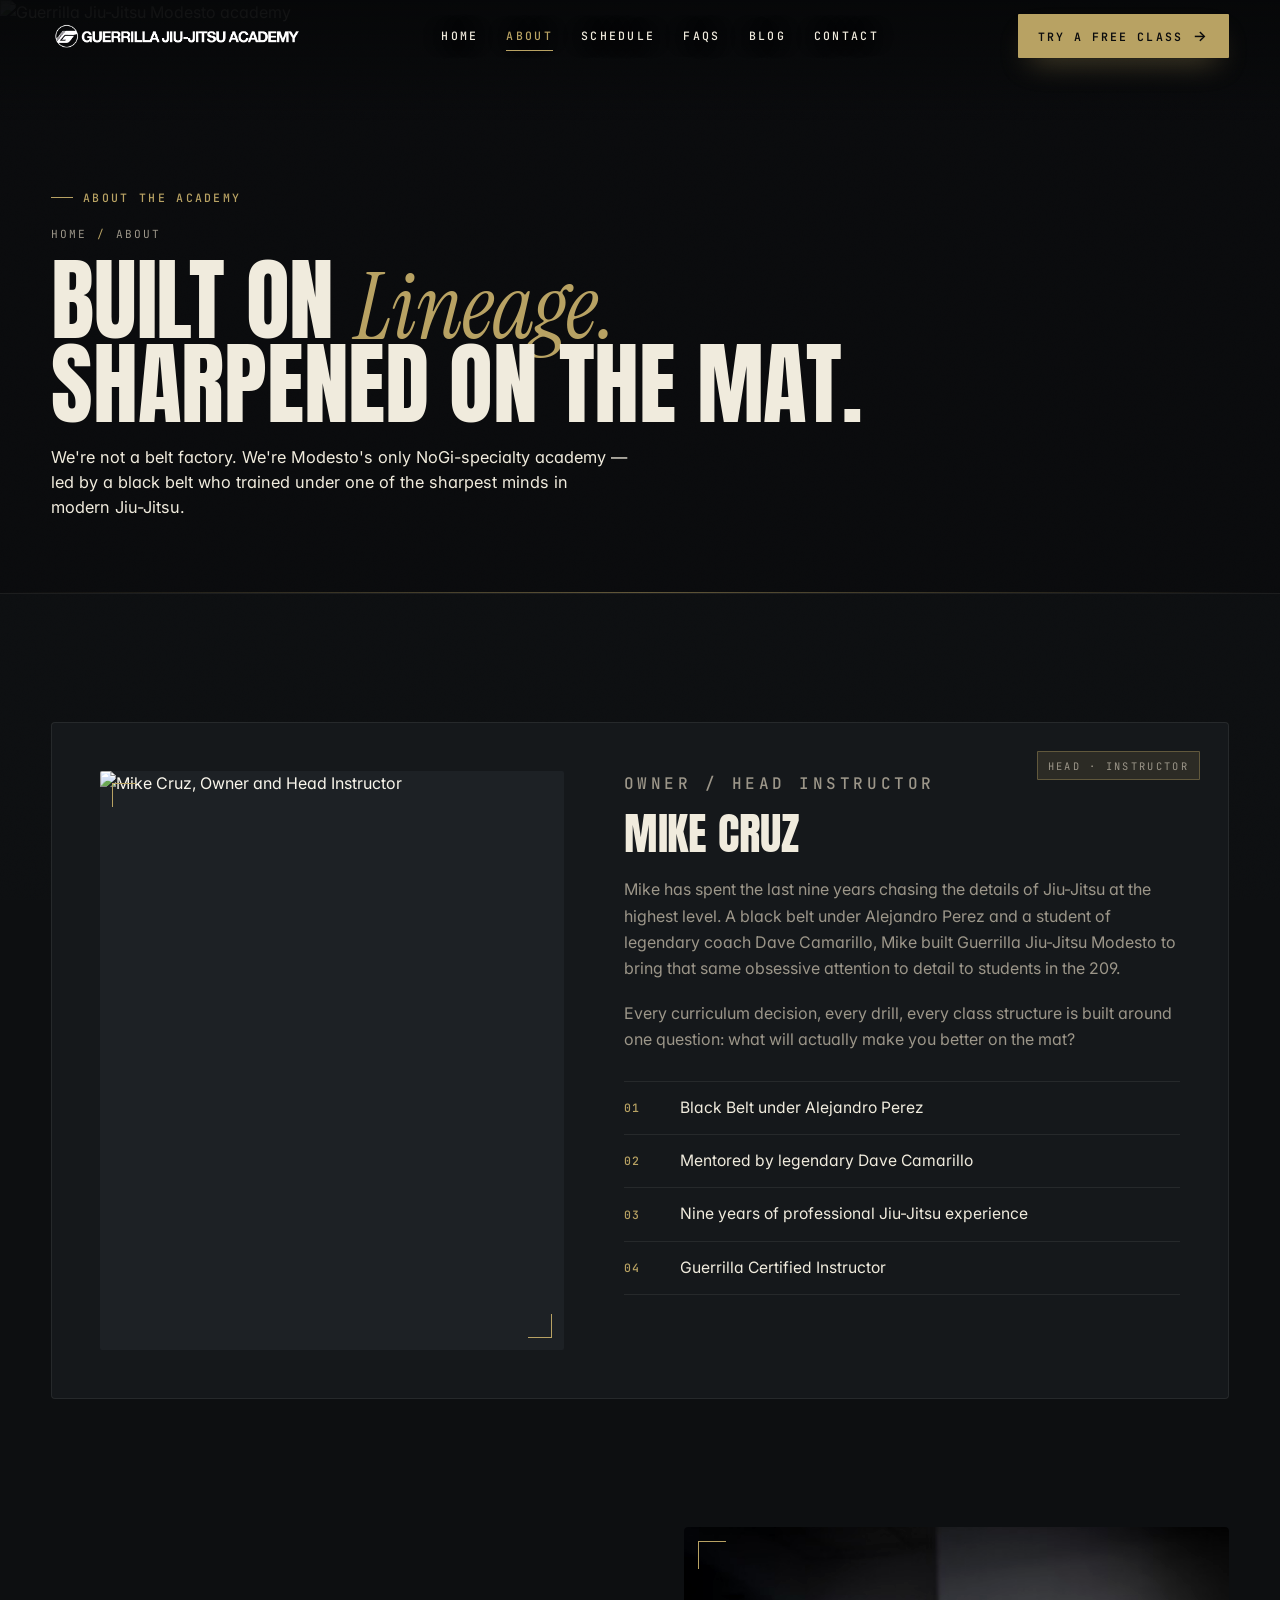
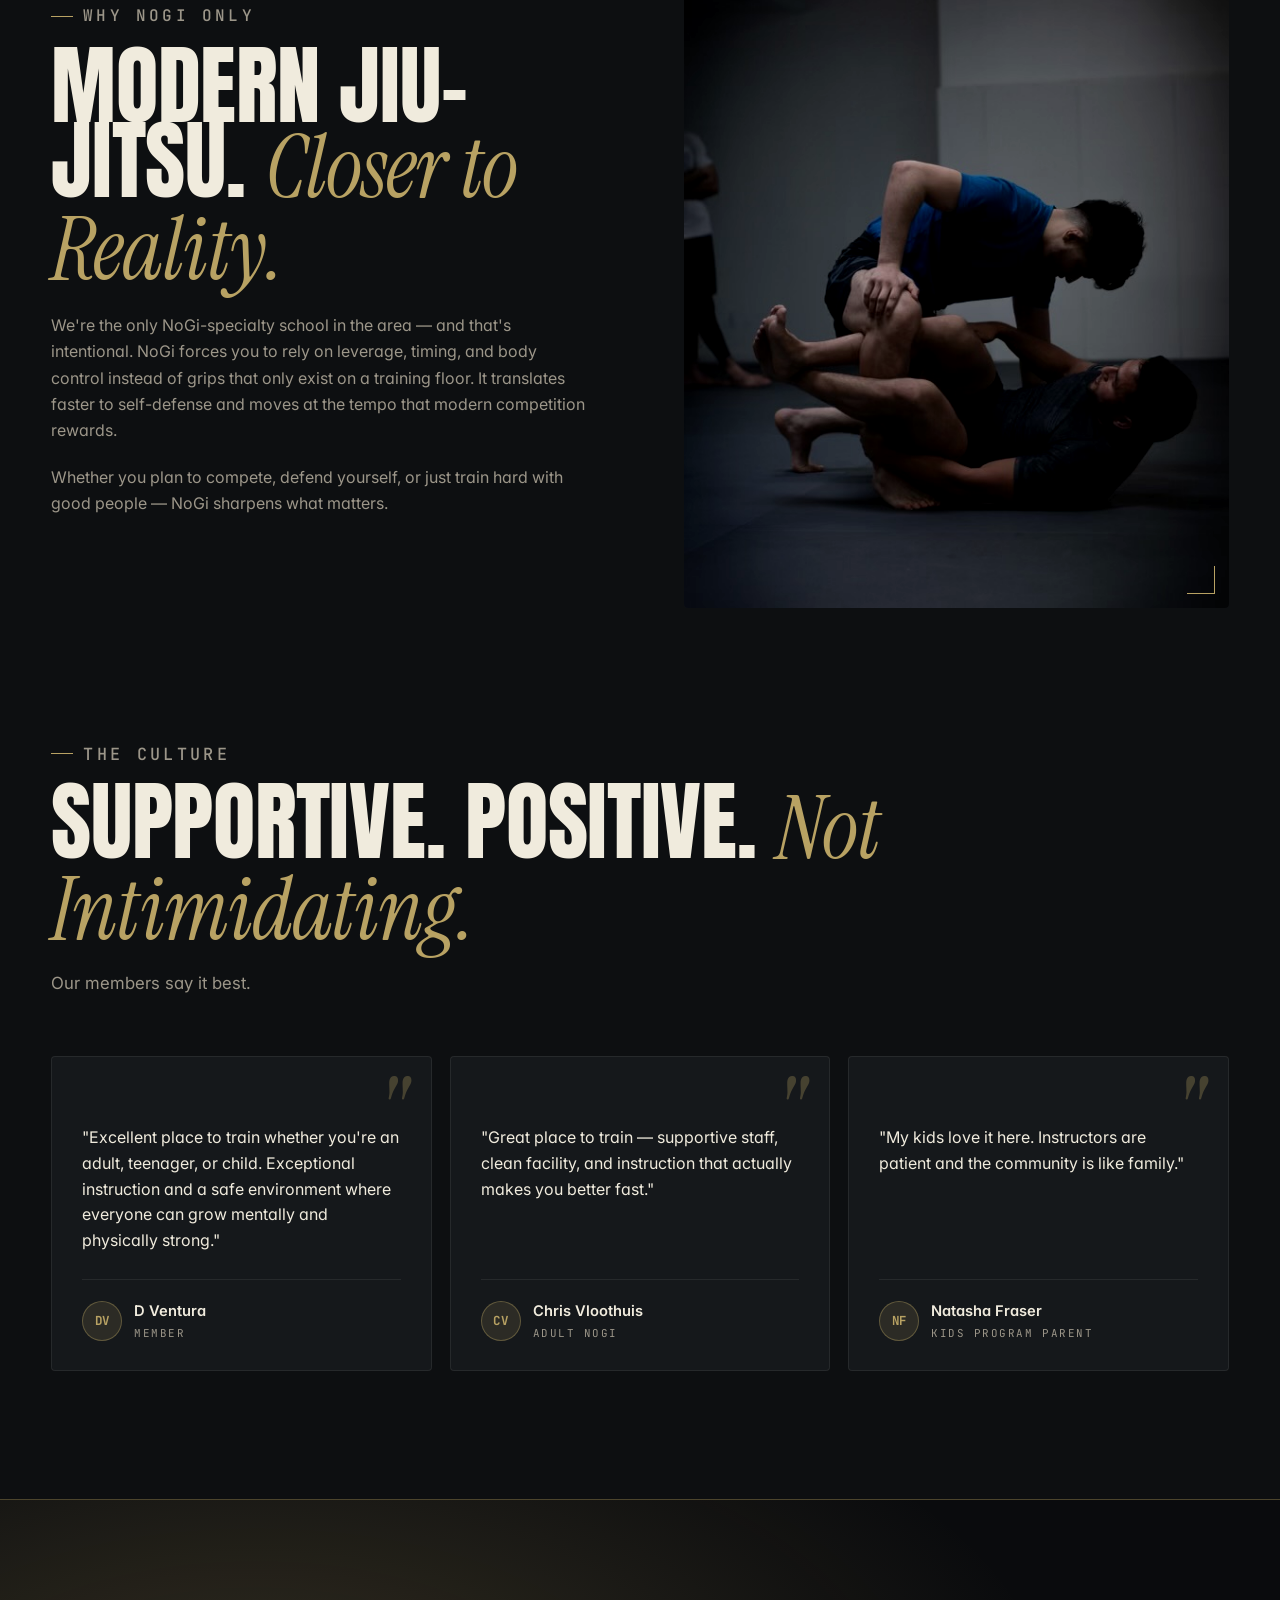
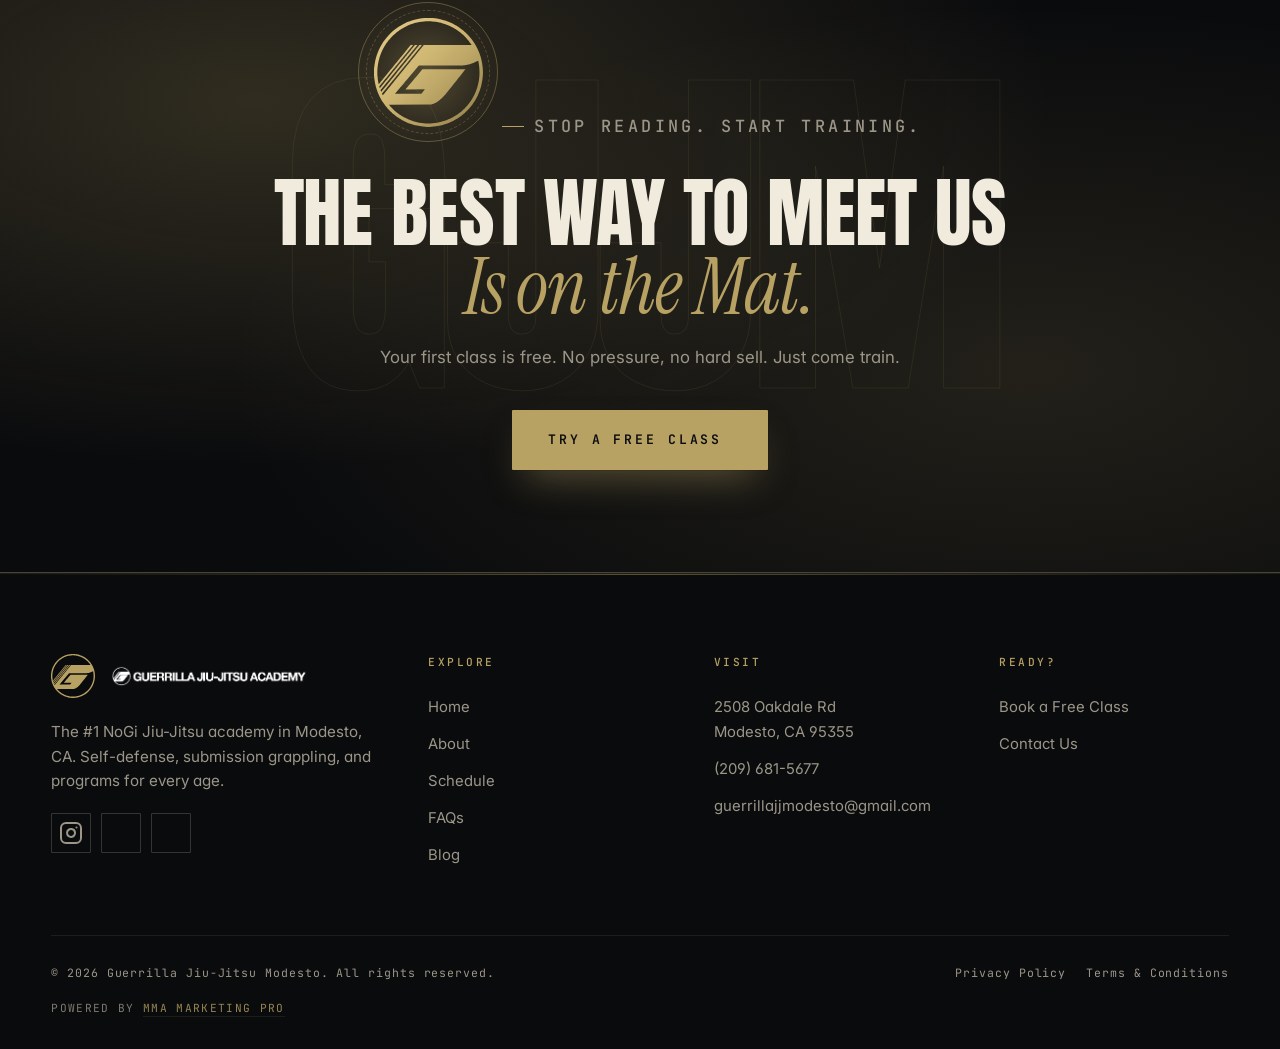
==== commit b3ec8014: "Fix schedule wording and Instagram footer icon - Update copy from "Six Classes a Week" / "6 classes " ====
--- a/about.html
+++ b/about.html
@@ -156,7 +156,7 @@
         <div class="footer-brand-lockup"><span class="brand-logo brand-logo--sm" aria-hidden="true"></span><img class="footer-wordmark" src="images/logo/logo-wordmark.png" alt="Guerrilla Jiu-Jitsu Academy"></div>
         <p>The #1 NoGi Jiu-Jitsu academy in Modesto, CA. Self-defense, submission grappling, and programs for every age.</p>
         <div class="footer-social">
-          <a href="http://instagram.com/guerrillajjmodesto" target="_blank" rel="noopener" aria-label="Instagram"><i data-lucide="instagram"></i></a>
+          <a href="http://instagram.com/guerrillajjmodesto" target="_blank" rel="noopener" aria-label="Instagram"><svg xmlns="http://www.w3.org/2000/svg" width="24" height="24" viewBox="0 0 24 24" fill="none" stroke="currentColor" stroke-width="2" stroke-linecap="round" stroke-linejoin="round" class="lucide lucide-instagram"><rect width="20" height="20" x="2" y="2" rx="5" ry="5"/><path d="M16 11.37A4 4 0 1 1 12.63 8 4 4 0 0 1 16 11.37z"/><line x1="17.5" x2="17.51" y1="6.5" y2="6.5"/></svg></a>
           <a href="mailto:guerrillajjmodesto@gmail.com" aria-label="Email"><i data-lucide="mail"></i></a>
           <a href="tel:+12096815677" aria-label="Phone"><i data-lucide="phone"></i></a>
         </div>
